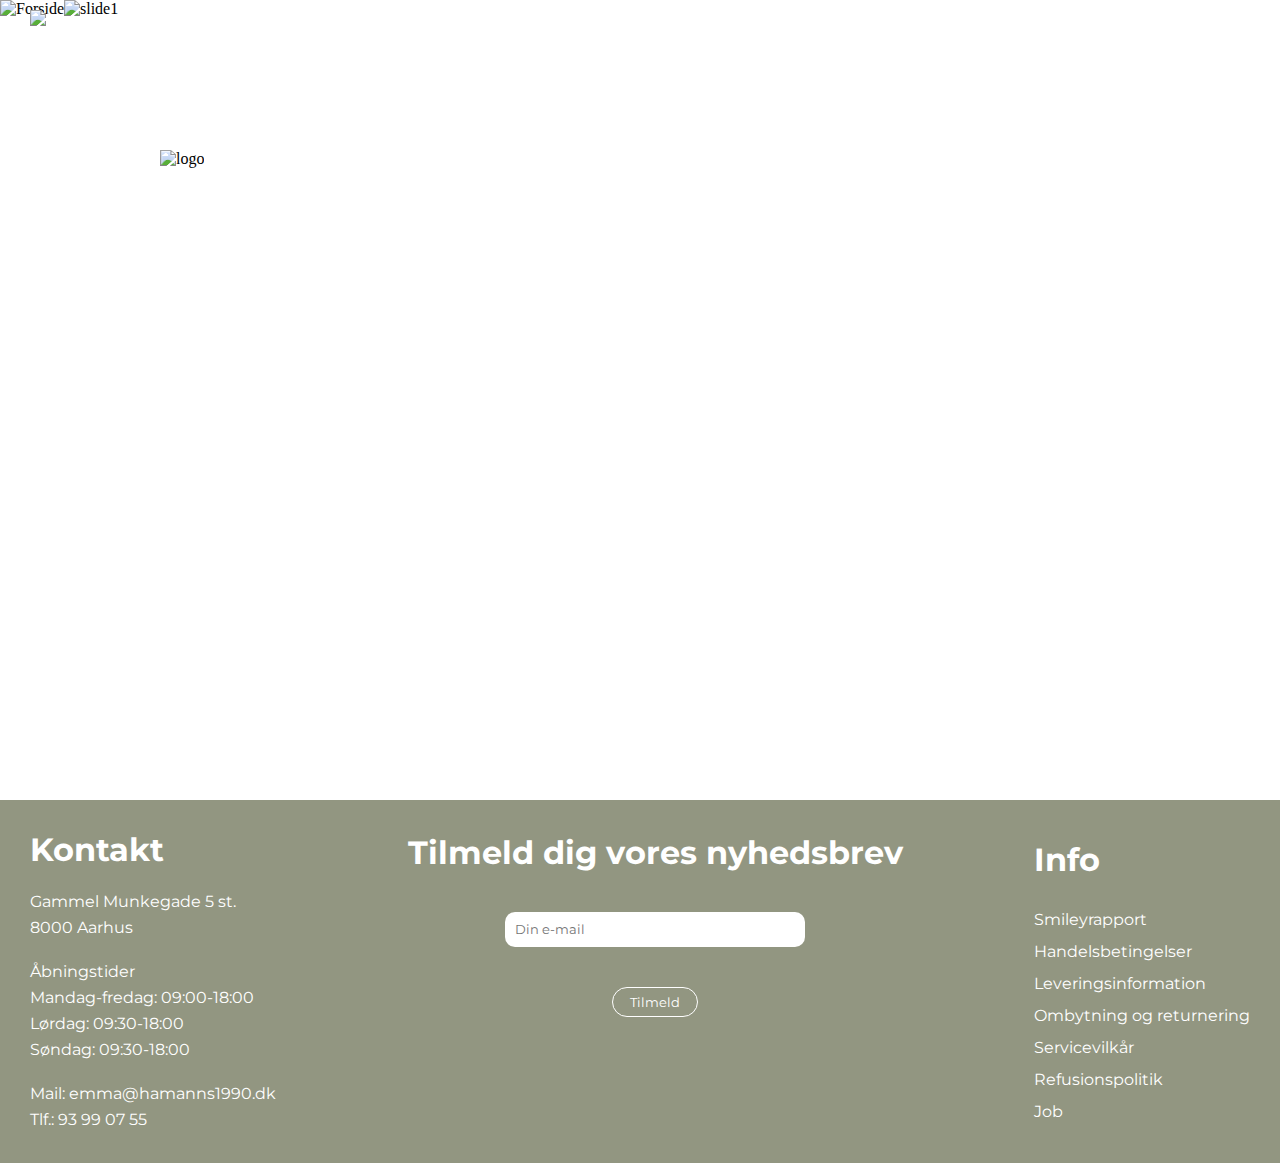
==== index.html @ 24c2260a "DONE nav + footer" ====
<!DOCTYPE html>
<html lang="en">
<head>
    <meta charset="UTF-8">
    <meta http-equiv="X-UA-Compatible" content="IE=edge">
    <meta name="viewport" content="width=device-width, initial-scale=1.0">
    <link rel="stylesheet" href="stylesheet.css">
    <title>Hamanns, Emma 1990</title>

    <script src="https://kit.fontawesome.com/a5ca7cf292.js" crossorigin="anonymous"></script>

    <link rel="preconnect" href="https://fonts.googleapis.com">
<link rel="preconnect" href="https://fonts.gstatic.com" crossorigin>
<link href="https://fonts.googleapis.com/css2?family=Montserrat:wght@200&display=swap" rel="stylesheet">
</head>

<body>
    <header>
        <nav class="puff-in-center" >
            <div>
               <a href="#"> <img src="images/logo.stor.png" alt="logo" height="50px" width="auto"></a> 
            </div>
            <div class="navbar-left" >


                <div class="dropdown">
                    <button class="dropbtn">Menu & takeaway</button>

                    <div class="dropdown-content">
                      <a class="hover-underline-animation" href="#">Morgenmad</a>
                      <a class="hover-underline-animation" href="#">Frokost</a>
                      <a class="hover-underline-animation" href="#">Dessert</a>
                      <a class="hover-underline-animation" href="#">Drikkevarer</a>

                    </div>
                  </div> 

                <a href="#">Events</a>

                <div class="dropdown">
                    <button class="dropbtn">Shop</button>
                    <div class="dropdown-content">
                      <a class="hover-underline-animation" href="#">Kage</a>
                      <a class="hover-underline-animation" href="#">Glas</a>
                    </div>
                  </div>    
            </div>

            <div class="navbar-right" >
                <a href="#"><i class="fa-solid fa-bag-shopping"></i></a>
                <a id="book-button" href="#">Book Bord</a>
            </div>
        </nav>
    </header>







    <main>
        <section class="forside-banner" >
            <div id="forside-baggrund" >
            <img src="images/forside.baggrund.jpg" alt="Forside">
            </div>

            <div id="logo" >
                <img src="images/logo.stor.png" alt="logo" height="300px" width="auto">
            </div>

            <div id="book-button-forside" >
                <a href="#">
                <h1>Book bord</h1>
                </a>
            </div>

        <div class="slideshow_sectionINDEX">
            <div>
              <div class="mySlides w3-container w3-xlarge w3-white w3-card-4">
                <img src="images/slide1.jpg" alt="slide1">
              </div>
            
              <div class="mySlides w3-container w3-xlarge w3-white w3-card-4">
                <img src="images/slide2.jpg" alt="slide2">
              </div>
            
              <div class="mySlides w3-container w3-xlarge w3-white w3-card-4">
                <img src="images/slide3.jpg" alt="slide3">
              </div>
            
              <div class="mySlides w3-container w3-xlarge w3-white w3-card-4">
                <img src="images/slide4.jpg" alt="slide4">
              </div>

              <div class="mySlides w3-container w3-xlarge w3-white w3-card-4">
                <img src="images/slide5.jpg" alt="slide5">
              </div>

              <div class="mySlides w3-container w3-xlarge w3-white w3-card-4">
                <img src="images/slide6.jpg" alt="slide6">
              </div>
            
              <div class="mySlides w3-container w3-xlarge w3-white w3-card-4">
                <img src="images/slide7.jpg" alt="slide7">
              </div>

              <div class="mySlides w3-container w3-xlarge w3-white w3-card-4">
                <img src="images/slide8.jpg" alt="slide8">
              </div>
            </div>
            
            <div>
                <script>
                var slideIndex = 0;
                carousel();
                
                function carousel() {
                var i;
                var x = document.getElementsByClassName("mySlides");
                for (i = 0; i < x.length; i++) {
                x[i].style.display = "none"; 
                }
                slideIndex++;
                if (slideIndex > x.length) {slideIndex = 1} 
                x[slideIndex-1].style.display = "block"; 
                setTimeout(carousel, 5000); 
                }
                </script>
            </div>
        </div>
        </section>
    
    
    

        
    </main>




    <footer>
        <div class="footer">
            <div>
                <h1>Kontakt</h1>
                <p>Gammel Munkegade 5 st.</p>
                <p>8000 Aarhus</p>
                <br>
                <p>Åbningstider</p>
                <p>Mandag-fredag: 09:00-18:00</p>
                <p>Lørdag: 09:30-18:00</p>
                <p>Søndag: 09:30-18:00</p>
                <br>
                <p>Mail: emma@hamanns1990.dk</p>
                <p>Tlf.: 93 99 07 55</p>
            </div>

            <div id="column-two">
                <h1>Tilmeld dig vores nyhedsbrev</h1>
                <form>
                    <input type="email" placeholder="Din e-mail" required>
                    <br>
                    <button type="submit">Tilmeld</button>
                </form>
                <div class="social-icons">
                    <i class="fa-brands fa-instagram"></i>
                    <i class="fa-brands fa-square-facebook"></i>
                </div>
            </div>

            <div>
                <h1>Info</h1>
                <a class="hover-underline-animation" href="#">Smileyrapport</a>
                <a class="hover-underline-animation" href="#">Handelsbetingelser</a>
                <a class="hover-underline-animation" href="#">Leveringsinformation</a>
                <a class="hover-underline-animation" href="#">Ombytning og returnering</a>
                <a class="hover-underline-animation" href="#">Servicevilkår</a>
                <a class="hover-underline-animation" href="#">Refusionspolitik</a>
                <a class="hover-underline-animation" href="#">Job</a>
            </div>
        </div>
    </footer>
</body>
---- stylesheet.css ----
*{
    margin: 0;
    padding: 0;
    box-sizing: border-box;
    text-decoration: none;
    list-style: none;
}



/*----NAVIGATIONSBAR----*/
nav{
  width: 100%;
  padding-top: 10px;
  position: fixed;
}

nav img{
  margin-left: 10px;
  display: block;
  float: left;
}

nav div a{
  display: block;
  float: left;
  color: white;
  font-family: 'Montserrat', sans-serif;
  margin-right: 20px;
  margin-left: 20px;
}

nav div i{
  color: white;
}

.navbar-left{
  margin-top: 16px;
}

.navbar-right{
  float: right;
}


/*----DROPDOWN I NAV----*/

.dropdown {
  float: left;
  overflow: hidden;
}

.dropdown .dropbtn {
  font-size: 16px;  
  border: none;
  outline: none;
  color: white;
  font-family: 'Montserrat', sans-serif;
  background-color: inherit;
  

}

.navbar a:hover, .dropdown:hover .dropbtn {
  cursor: pointer;
}

.dropdown-content {
  display: none;
  position: absolute;
  min-width: 160px;
  z-index: 0;
  animation: tracking-in-expand 0.7s cubic-bezier(0.215, 0.610, 0.355, 1.000) both;

}

.dropdown-content a {
  float: none;
  color: white;
  text-decoration: none;
  display: block;
  text-align: left;
  margin-left: -1px;
  margin-top: 10px;
}



.dropdown:hover .dropdown-content {
  display: block;
}



/*-----BOOK BORD KNAP I NAV----*/
#book-button{
  border: 1px solid white;
  border-radius: 30px;
  padding: 3px 8px 3px 8px;
  transition: all .2s ease-in-out;
}

#book-button:hover{
  background-color: rgba(255, 255, 255, 0.2);
  transform: scale(1.2);
}







/*----FORSIDE BAGGRUND----*/
.forside-banner{
  width: 100%;
  display: flex;
}

#forside-baggrund{
  z-index: -2;
}

#logo{
  position: absolute;
  top: 150px;
  left: 160px;
  z-index: -1;
  
}

#book-button-forside a{
  position: absolute;
  top: 520px;
  left: 210px;
  color: white;
  font-family: 'Montserrat', sans-serif;
  border-bottom: 1px white solid;
  padding: 0px 10px 0px 10px;
  font-size: 25px;
  transition: all .2s ease-in-out;
  animation: tracking-in-expand 2s cubic-bezier(0.215, 0.610, 0.355, 1.000) both;
}

#book-button-forside :hover{
  transform: scale(1.1);
}







/*----SLIDESHOW----*/
.slideshow_sectionINDEX{
  height: 800px;
  display: flex;
  width: 50%;
  overflow: hidden;
  
}

.slideshow_sectionINDEX img{
  display: flex; 
}




















/*----FOOTER----*/
.footer{
  width: 100%;
  display: flex;
  align-items: center;
  justify-content: space-between;
  color: white;
  background-color: rgb(146,150,129);
  padding: 30px;
  bottom: 0;
}


#column-two{
  text-align: center;
}


/*----FOOTER TEXT----*/
.footer p{
  line-height: 26px;
  font-family: 'Montserrat', sans-serif;
}

.footer h1{
  margin-bottom: 20px;
  font-family: 'Montserrat', sans-serif;
}

.footer a{
  display: block;
  color: white;
  line-height: 22px;
  font-family: 'Montserrat', sans-serif;
  padding-top: 10px;
}

/*----NYHEDSBREV----*/
form input{
  width: 300px;
  height: 35px;
  padding-left: 10px;
  border-radius: 10px;
  margin-top: 20px;
  border: none;
  outline: none;
  margin-bottom: 40px;
  text-align: left;
  background-color: white;
  font-family: 'Montserrat', sans-serif;
}

/*----TILMELDNINGSKNAP----*/
form button {
  background: transparent;
  color: white;
  border: 1px solid white;
  border-radius: 30px;
  padding: 6px 17px;
  cursor: pointer;
  font-family: 'Montserrat', sans-serif;
  font-size: 13px;
  transition: all .2s ease-in-out;
}

form button:hover{
  background-color: rgba(255, 255, 255, 0.2);
  transform: scale(1.1);
}

  /*----SOCIALE MEDIER IKONER----*/
.social-icons{
  padding-top: 80px;
}
  
.social-icons i{
  font-size: 30px;
  cursor: pointer;
  padding-left: 10px;
  padding-right: 10px;
  transition: all .2s ease-in-out;
}

.social-icons i:hover{
  transform: scale(1.3);
}




/*----ANIMATIONER & TRANSITIONS----*/

/*----NAV ANIMATION----*/
.puff-in-center {
	animation: puff-in-center 2s cubic-bezier(0.470, 0.000, 0.745, 0.715) both;
}

 @keyframes puff-in-center {
  0% {
    transform: scale(1);
    filter: blur(4px);
    opacity: 0;
  }
  100% {
    transform: scale(1);
    filter: blur(0px);
    opacity: 1;
  }
}


/*----DROPDOWN ANIMATION----*/
 @keyframes tracking-in-expand {
  0% {
    letter-spacing: -0.5em;
    opacity: 0;
  }
  40% {
    opacity: 0.6;
  }
  100% {
    opacity: 1;
  }
}

.hover-underline-animation {
  display: inline-block;
  position: relative;
  color: white
}

.hover-underline-animation:after {
  content: '';
  position: absolute;
  width: 100%;
  transform: scaleX(0);
  height: 1px;
  bottom: 0;
  left: 0;
  background-color: white;
  transform-origin: bottom right;
  transition: transform 0.50s ease-out;
}
  
.hover-underline-animation:hover:after {
  transform: scaleX(1);
  transform-origin: bottom left;
}






/*----BOOK BORD----*/
 @keyframes tracking-in-expand {
  0% {
    letter-spacing: -0.7em;
    opacity: 0;
  }
  40% {
    opacity: 0.6;
  }
  100% {
    opacity: 1;
  }
}
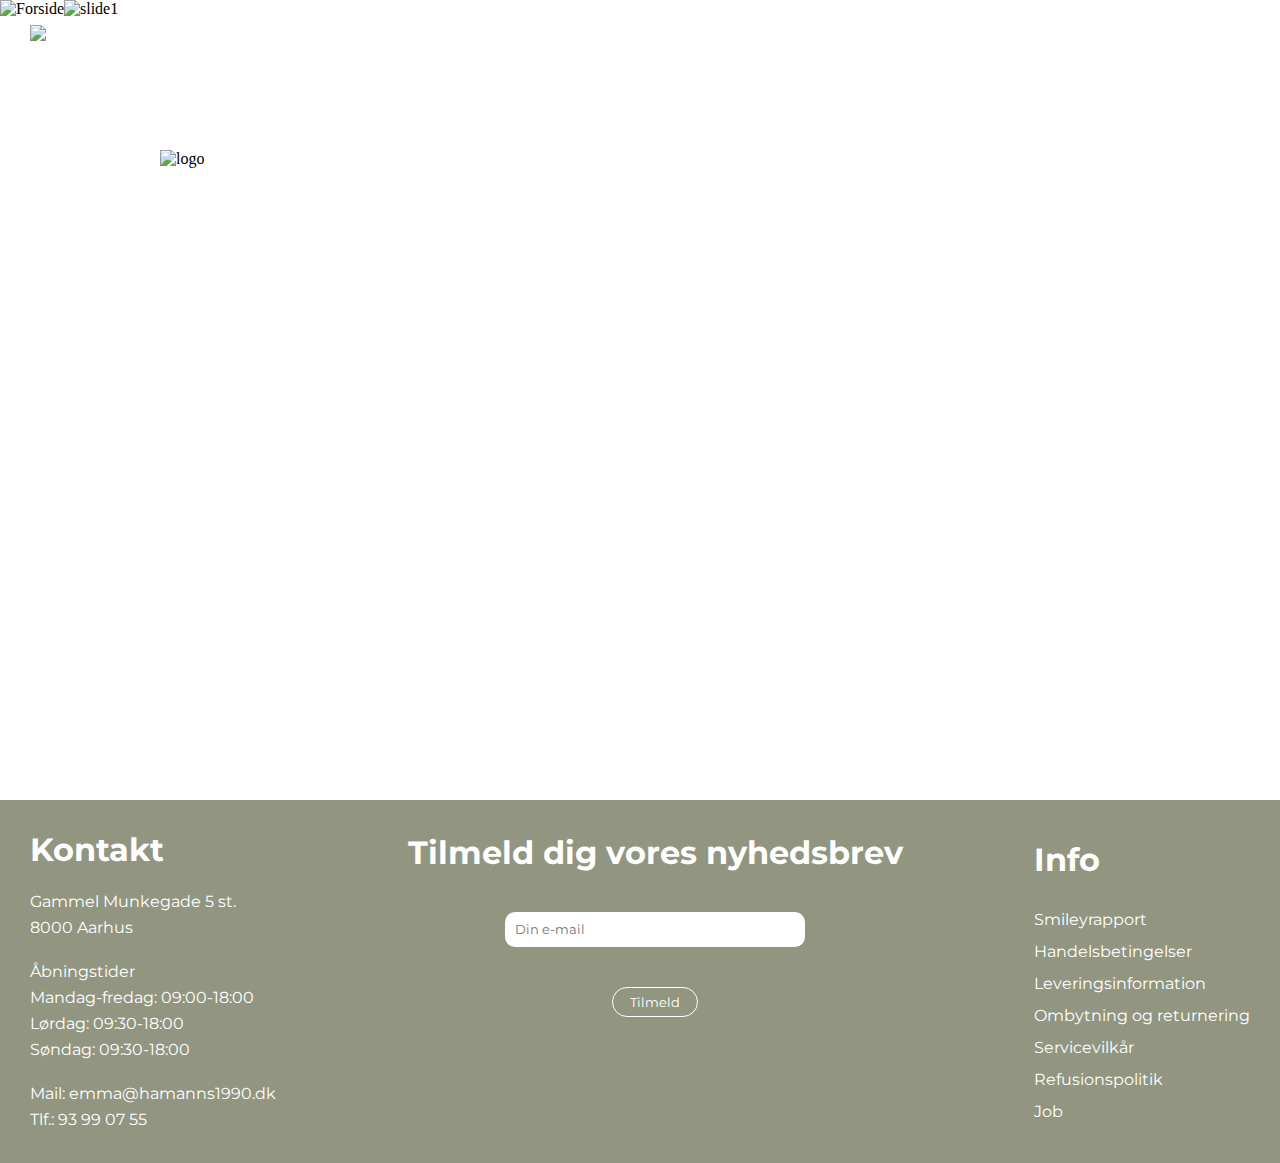
==== commit fa86cfa0: "DONE DONE NAV + FOOTER - RESPONSIVE" ====
--- a/index.html
+++ b/index.html
@@ -21,16 +21,13 @@
                <a href="#"> <img src="images/logo.stor.png" alt="logo" height="50px" width="auto"></a> 
             </div>
             <div class="navbar-left" >
-
-
                 <div class="dropdown">
                     <button class="dropbtn">Menu & takeaway</button>
 
                     <div class="dropdown-content">
                       <a class="hover-underline-animation" href="#">Morgenmad</a>
                       <a class="hover-underline-animation" href="#">Frokost</a>
-                      <a class="hover-underline-animation" href="#">Dessert</a>
-                      <a class="hover-underline-animation" href="#">Drikkevarer</a>
+                      <a class="hover-underline-animation" href="#">Kage & drikke</a>
 
                     </div>
                   </div> 
@@ -50,14 +47,37 @@
                 <a href="#"><i class="fa-solid fa-bag-shopping"></i></a>
                 <a id="book-button" href="#">Book Bord</a>
             </div>
+
+            <div id="menuToggle">
+                <!--
+                A fake / hidden checkbox is used as click reciever,
+                so you can use the :checked selector on it.
+                -->
+                <input type="checkbox" />
+                
+                <!--
+                Some spans to act as a hamburger.
+                
+                They are acting like a real hamburger,
+                not that McDonalds stuff.
+                -->
+
+                <span></span>
+                <span></span>
+                <span></span>
+                
+                <!--
+                Too bad the menu has to be inside of the button
+                but hey, it's pure CSS magic.
+                -->
+                <ul id="menu">
+                  <a class="hover-underline-animation-dark" href="#"><li>Menu & takeaway</li></a>
+                  <a class="hover-underline-animation-dark" href="#"><li>Events</li></a>
+                  <a class="hover-underline-animation-dark" href="#"><li>Shop</li></a>
+                </ul>
+              </div>  
         </nav>
     </header>
-
-
-
-
-
-
 
     <main>
         <section class="forside-banner" >
@@ -130,19 +150,12 @@
             </div>
         </div>
         </section>
-    
-    
-    
-
-        
     </main>
-
-
 
 
     <footer>
         <div class="footer">
-            <div>
+            <div id="column-one" >
                 <h1>Kontakt</h1>
                 <p>Gammel Munkegade 5 st.</p>
                 <p>8000 Aarhus</p>
@@ -169,7 +182,7 @@
                 </div>
             </div>
 
-            <div>
+            <div id="column-three" >
                 <h1>Info</h1>
                 <a class="hover-underline-animation" href="#">Smileyrapport</a>
                 <a class="hover-underline-animation" href="#">Handelsbetingelser</a>
--- a/stylesheet.css
+++ b/stylesheet.css
@@ -11,7 +11,7 @@
 /*----NAVIGATIONSBAR----*/
 nav{
   width: 100%;
-  padding-top: 10px;
+  padding-top: 25px;
   position: fixed;
 }
 
@@ -40,6 +40,12 @@
 
 .navbar-right{
   float: right;
+}
+
+#nav-mobile i{
+  text-align: end;
+  font-size: 40px;
+  
 }
 
 
@@ -274,8 +280,132 @@
 
 
 
+
+
+
+
+
+/*----BURGER MENU I MOBILE VERSION----*/
+#menuToggle{
+  display: block;
+  position: relative;
+  float: right;
+  z-index: 1;
+}
+
+#menuToggle a{
+  text-decoration: none;
+  color: #232323;
+  transition: color 0.3s ease;
+}
+
+#menuToggle input{
+  display: block;
+  width: 40px;
+  height: 32px;
+  position: absolute;
+  top: -7px;
+  left: -5px;
+  
+  cursor: pointer;
+  
+  opacity: 0; /*skjul vores button*/
+  z-index: 2; /*og placer den ovenpå vores burger*/
+}
+
+/*----Burger menu----*/
+#menuToggle span{
+  display: block;
+  width: 33px;
+  height: 4px;
+
+  margin-right: 40px;
+  margin-bottom: 5px;
+  position: relative;
+  
+  background: #eeeee1;
+  border-radius: 3px;
+  
+  z-index: 1;
+  
+  transform-origin: 4px 0px;
+  
+  transition: transform 0.5s cubic-bezier(0.77,0.2,0.05,1.0),
+              background 0.5s cubic-bezier(0.77,0.2,0.05,1.0),
+              opacity 0.55s ease;
+}
+
+#menuToggle span:first-child{
+  transform-origin: 0% 0%;
+}
+
+#menuToggle span:nth-last-child(2){
+  transform-origin: 0% 100%;
+}
+
+/*----Vi laver burgeren om til et kryds----*/
+#menuToggle input:checked ~ span{
+  opacity: 1;
+  transform: rotate(45deg) translate(-2px, -1px);
+  background: #464a38;
+}
+
+/*----Vi skjuler stregen i midten----*/
+#menuToggle input:checked ~ span:nth-last-child(3){
+  opacity: 0;
+  transform: rotate(0deg) scale(0.2, 0.2);
+}
+
+/*----Sidste streg skal rotere modsat vej----*/
+#menuToggle input:checked ~ span:nth-last-child(2){
+  transform: rotate(-45deg) translate(0, -1px);
+}
+
+#menu
+{
+  position: absolute;
+  width: 300px;
+  height: 700px;
+  margin: -100px 0 0 -200px;
+  padding-top: 125px;
+  padding-right: 120px;
+  
+  background: #eeeee1;
+  list-style-type: none;
+ 
+  
+  transform-origin: 0% 0%;
+  transform: translate(100%, 0);
+  transition: transform 0.5s cubic-bezier(0.77,0.2,0.05,1.0);
+}
+
+#menu li{
+  padding: 10px 0;
+  font-size: 20px;
+}
+
+/*----Så den slider ind fra højre----*/
+#menuToggle input:checked ~ ul
+{
+  transform: none;
+}
+
+
+
+
+
+
+
+
+
+
+
+
+
+
+
+
 /*----ANIMATIONER & TRANSITIONS----*/
-
 /*----NAV ANIMATION----*/
 .puff-in-center {
 	animation: puff-in-center 2s cubic-bezier(0.470, 0.000, 0.745, 0.715) both;
@@ -309,6 +439,7 @@
   }
 }
 
+/*----UNDERLINE ANIMATION LYS----*/
 .hover-underline-animation {
   display: inline-block;
   position: relative;
@@ -333,10 +464,30 @@
   transform-origin: bottom left;
 }
 
-
-
-
-
+/*----UNDERLINE ANIMATION MØRK----*/
+.hover-underline-animation-dark {
+  display: inline-block;
+  position: relative;
+  color: white
+}
+
+.hover-underline-animation-dark:after {
+  content: '';
+  position: absolute;
+  width: 100%;
+  transform: scaleX(0);
+  height: 1px;
+  bottom: 0;
+  left: 0;
+  background-color: #464a38;
+  transform-origin: bottom right;
+  transition: transform 0.50s ease-out;
+}
+  
+.hover-underline-animation-dark:hover:after {
+  transform: scaleX(1);
+  transform-origin: bottom left;
+}
 
 /*----BOOK BORD----*/
  @keyframes tracking-in-expand {
@@ -355,3 +506,101 @@
 
 
 
+
+
+
+
+
+
+
+
+
+
+
+
+
+
+
+
+
+
+
+/*----RESPONSIVE----*/
+/*----LAPTOP----*/
+@media screen and (min-width: 768px){
+  #menuToggle span{
+    display: none !important; 
+  }
+  
+  #menu{
+    display: none;
+  }
+
+}
+
+
+
+/*----MOBIL----*/
+@media screen and (max-width:768px){
+  header{
+    justify-content:space-between ;
+}
+
+.navbar-left, .navbar-right{
+  display: none;
+}
+
+.forside-banner{
+  flex-direction: column;
+}
+
+#forside-baggrund img{
+  width: 100%;
+  height: 600px;
+}
+
+#book-button-forside a{
+  text-align: center;
+}
+
+.slideshow_sectionINDEX{
+  width: 100%;
+  height: 600px;
+  margin-top: -4px;
+}
+
+.slideshow_sectionINDEX img{
+  width: 120%;
+}
+
+.footer{
+  flex-direction: column;
+}
+
+.footer :nth-child(1){order: 2;}
+.footer :nth-child(2){order: 1;}
+.footer :nth-child(3){order: 3;}
+
+
+#column-two{
+  margin-bottom: 40px;
+  text-align: center;
+}
+
+#column-one{
+  margin-bottom: 40px;
+  text-align: center;
+}
+
+#column-three{
+  text-align: center;
+}
+
+
+
+}
+
+
+
+
+
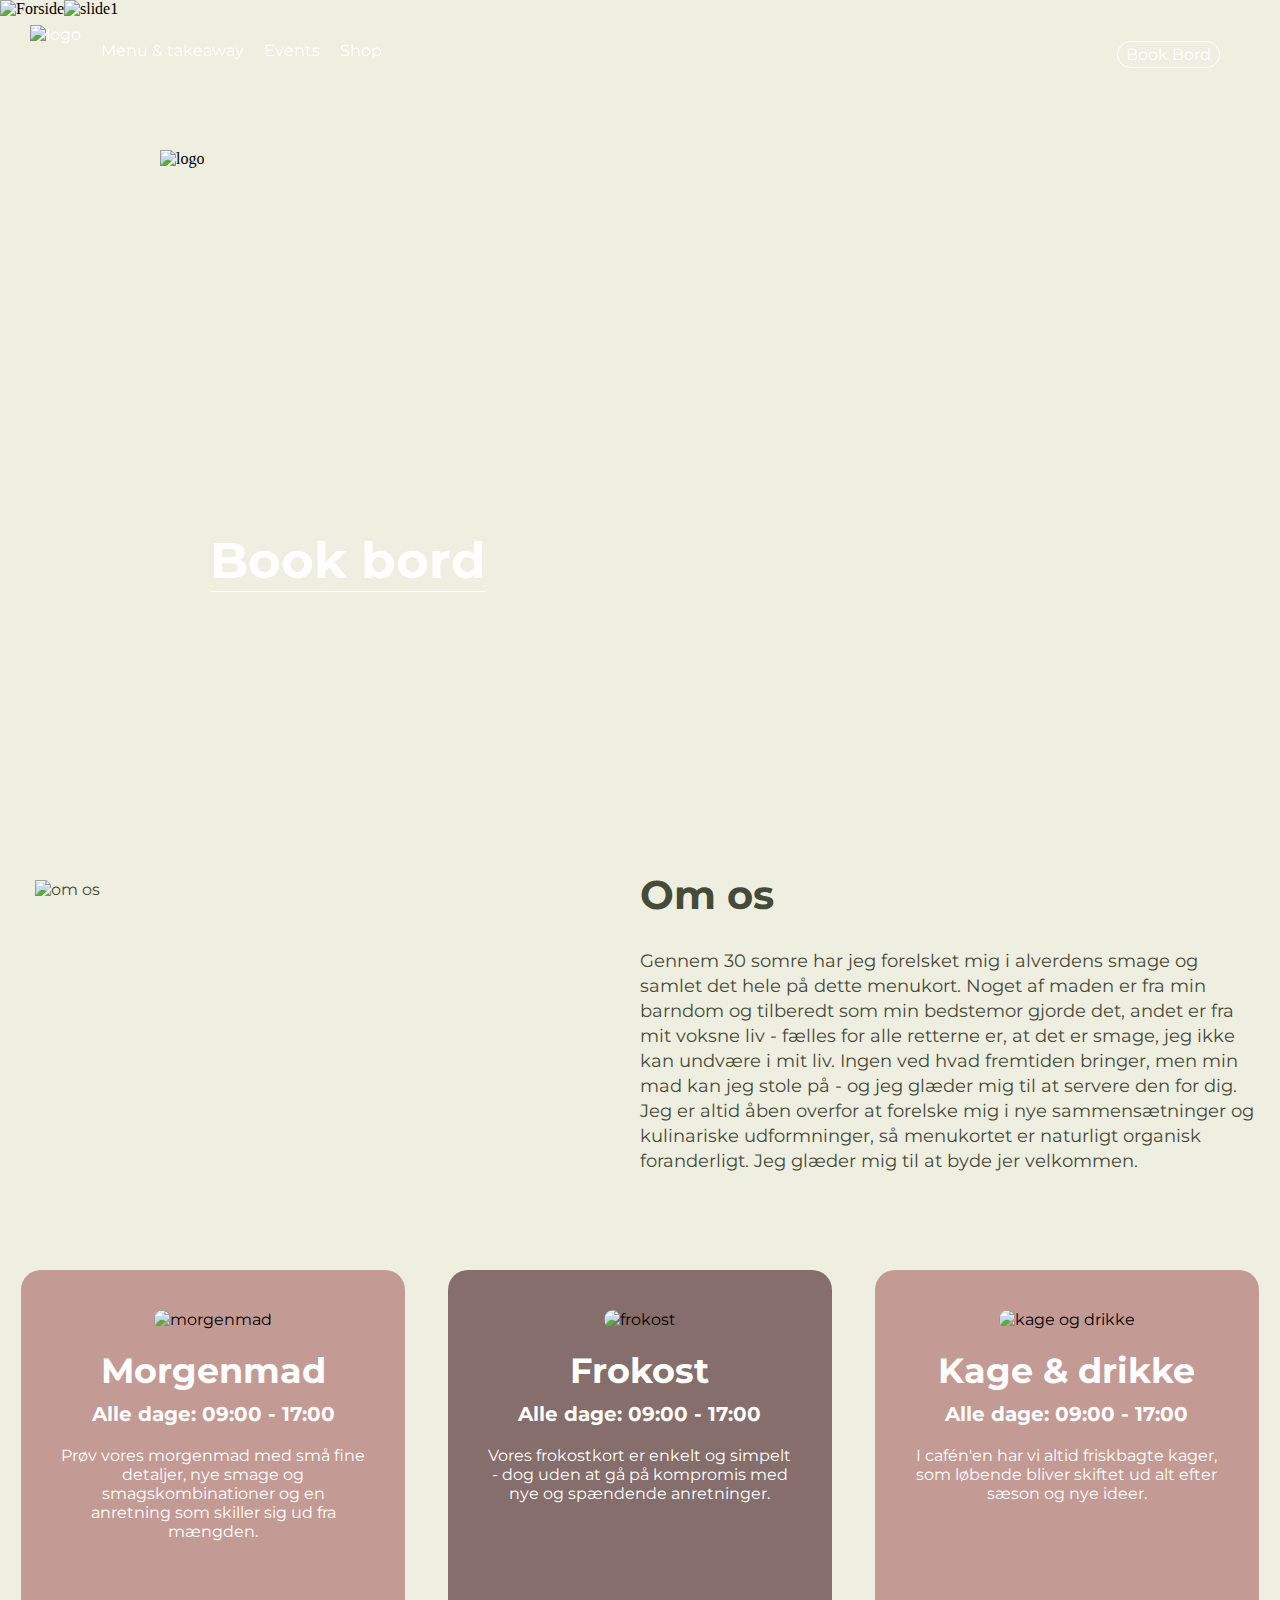
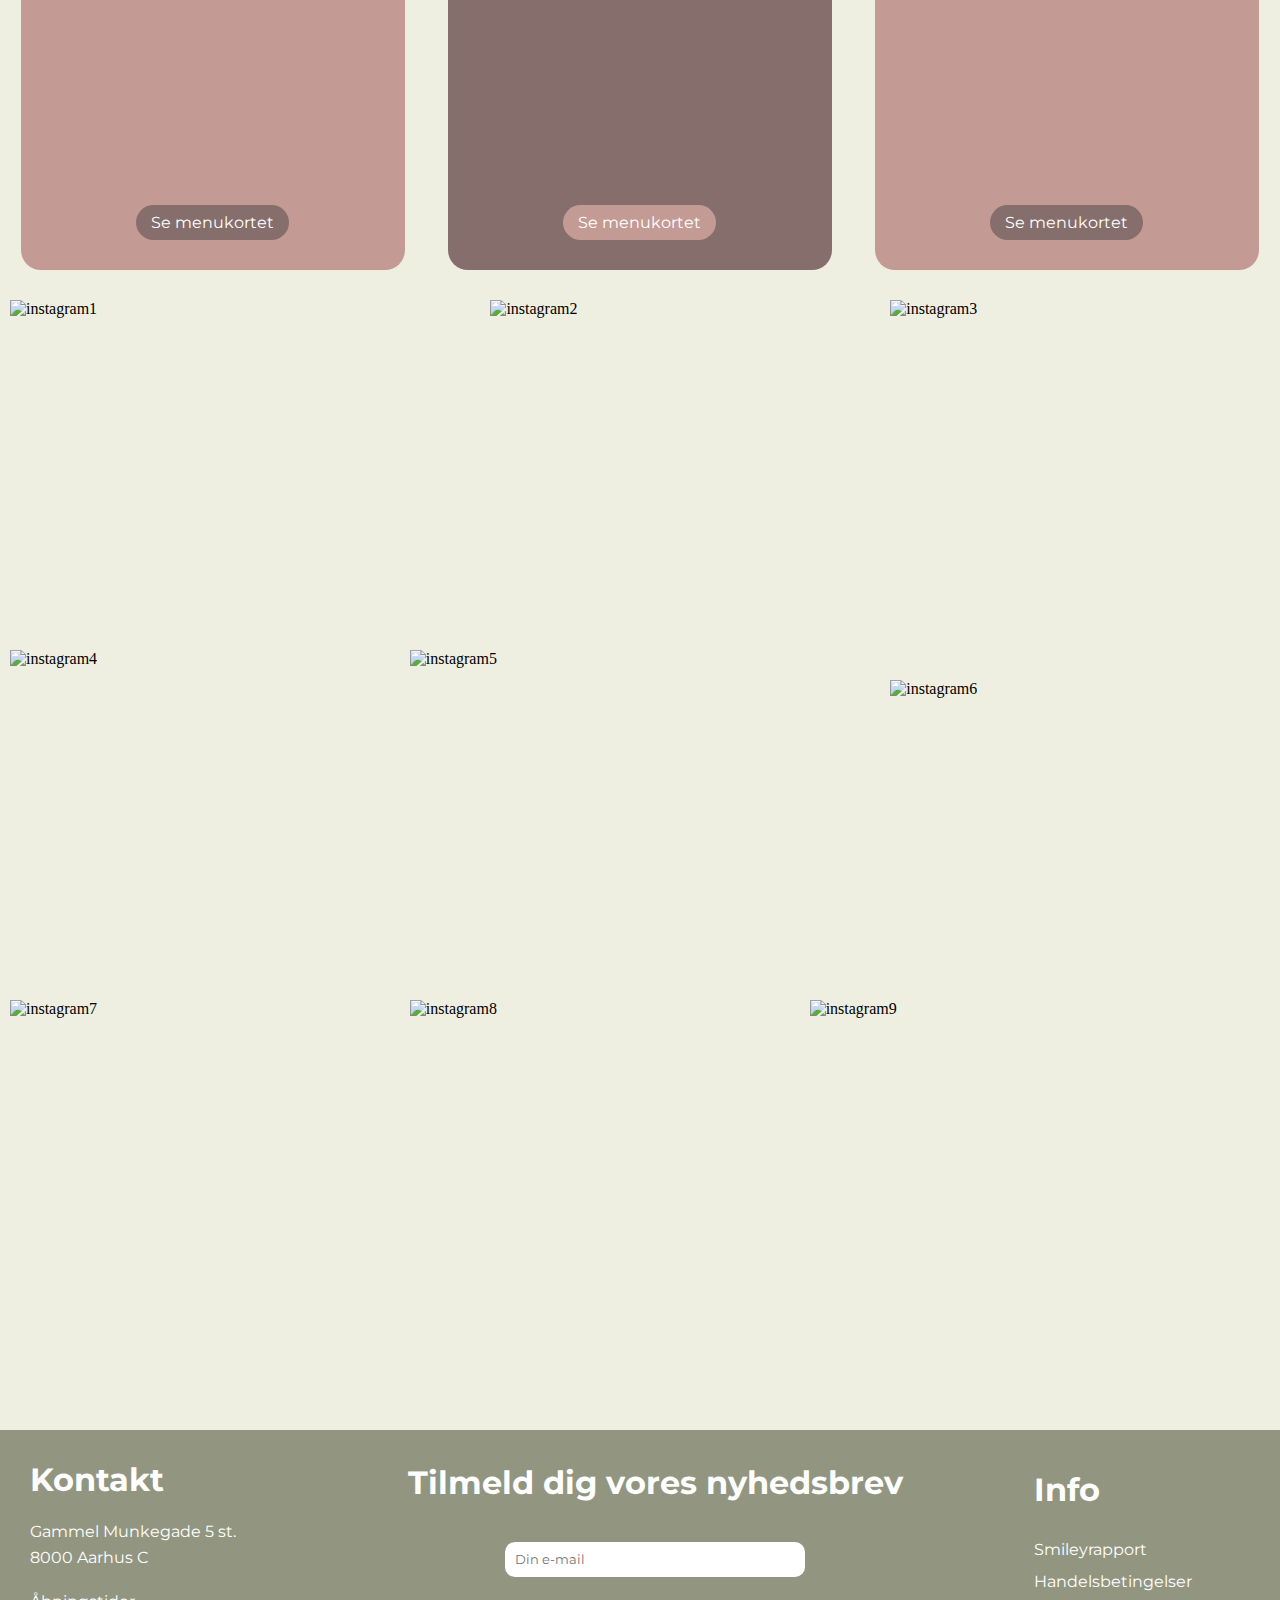
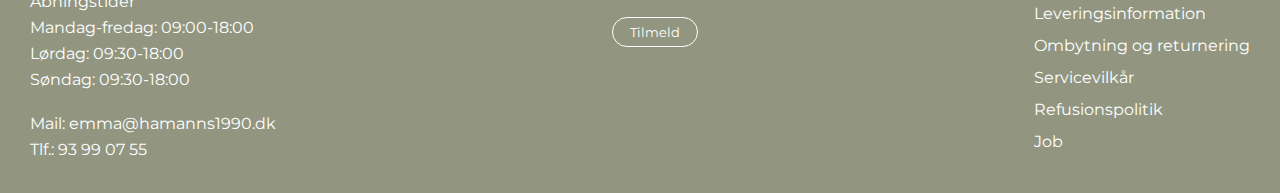
==== commit 1dfe963d: "Done men ikke responsive :(" ====
--- a/index.html
+++ b/index.html
@@ -10,8 +10,8 @@
     <script src="https://kit.fontawesome.com/a5ca7cf292.js" crossorigin="anonymous"></script>
 
     <link rel="preconnect" href="https://fonts.googleapis.com">
-<link rel="preconnect" href="https://fonts.gstatic.com" crossorigin>
-<link href="https://fonts.googleapis.com/css2?family=Montserrat:wght@200&display=swap" rel="stylesheet">
+    <link rel="preconnect" href="https://fonts.gstatic.com" crossorigin>
+    <link href="https://fonts.googleapis.com/css2?family=Montserrat:wght@300&display=swap" rel="stylesheet">
 </head>
 
 <body>
@@ -81,7 +81,7 @@
 
     <main>
         <section class="forside-banner" >
-            <div id="forside-baggrund" >
+            <div id="forside-baggrund">
             <img src="images/forside.baggrund.jpg" alt="Forside">
             </div>
 
@@ -95,39 +95,40 @@
                 </a>
             </div>
 
-        <div class="slideshow_sectionINDEX">
-            <div>
-              <div class="mySlides w3-container w3-xlarge w3-white w3-card-4">
-                <img src="images/slide1.jpg" alt="slide1">
-              </div>
-            
-              <div class="mySlides w3-container w3-xlarge w3-white w3-card-4">
-                <img src="images/slide2.jpg" alt="slide2">
-              </div>
-            
-              <div class="mySlides w3-container w3-xlarge w3-white w3-card-4">
-                <img src="images/slide3.jpg" alt="slide3">
-              </div>
-            
-              <div class="mySlides w3-container w3-xlarge w3-white w3-card-4">
-                <img src="images/slide4.jpg" alt="slide4">
-              </div>
-
-              <div class="mySlides w3-container w3-xlarge w3-white w3-card-4">
-                <img src="images/slide5.jpg" alt="slide5">
-              </div>
-
-              <div class="mySlides w3-container w3-xlarge w3-white w3-card-4">
-                <img src="images/slide6.jpg" alt="slide6">
-              </div>
-            
-              <div class="mySlides w3-container w3-xlarge w3-white w3-card-4">
-                <img src="images/slide7.jpg" alt="slide7">
-              </div>
-
-              <div class="mySlides w3-container w3-xlarge w3-white w3-card-4">
-                <img src="images/slide8.jpg" alt="slide8">
-              </div>
+            
+            <div class="slideshow_sectionINDEX">
+                <div>
+                <div class="mySlides w3-container w3-xlarge w3-white w3-card-4">
+                    <img src="images/slide1.jpg" alt="slide1">
+                </div>
+                
+                <div class="mySlides w3-container w3-xlarge w3-white w3-card-4">
+                    <img src="images/slide2.jpg" alt="slide2">
+                </div>
+                
+                <div class="mySlides w3-container w3-xlarge w3-white w3-card-4">
+                    <img src="images/slide3.jpg" alt="slide3">
+                </div>
+                
+                <div class="mySlides w3-container w3-xlarge w3-white w3-card-4">
+                    <img src="images/slide4.jpg" alt="slide4">
+                </div>
+
+                <div class="mySlides w3-container w3-xlarge w3-white w3-card-4">
+                    <img src="images/slide5.jpg" alt="slide5">
+                </div>
+
+                <div class="mySlides w3-container w3-xlarge w3-white w3-card-4">
+                    <img src="images/slide6.jpg" alt="slide6">
+                </div>
+                
+                <div class="mySlides w3-container w3-xlarge w3-white w3-card-4">
+                    <img src="images/slide7.jpg" alt="slide7">
+                </div>
+
+                <div class="mySlides w3-container w3-xlarge w3-white w3-card-4">
+                    <img src="images/slide8.jpg" alt="slide8">
+                </div>
             </div>
             
             <div>
@@ -150,6 +151,96 @@
             </div>
         </div>
         </section>
+
+        <section class="cardsection">
+            <div><img src="images/om.os.jpg" alt="om os"></div>
+            <div>
+                <h1>Om os</h1>
+                <p>
+                    Gennem 30 somre har jeg forelsket mig i alverdens smage og samlet det hele på dette menukort. 
+                    Noget af maden er fra min barndom og tilberedt som min bedstemor gjorde det, andet er fra mit voksne liv - 
+                    fælles for alle retterne er, at det er smage, jeg ikke kan undvære i mit liv.  
+                    Ingen ved hvad fremtiden bringer, men min mad kan jeg stole på - og jeg glæder mig til at servere den for dig.  
+                    Jeg er altid åben overfor at forelske mig i nye sammensætninger og kulinariske udformninger, så menukortet er naturligt organisk foranderligt.
+                    Jeg glæder mig til at byde jer velkommen.
+                </p>
+            </div>
+        </section>
+  
+        
+        <section class="cardscontainer">
+            <div>
+                <img src="images/morgenmad.png" alt="morgenmad">
+                <h2>Morgenmad</h2>
+                <h5>Alle dage: 09:00 - 17:00</h5>
+                <p>Prøv vores morgenmad med små fine detaljer, nye smage og smagskombinationer og en anretning som skiller sig ud fra mængden.</p>
+                <a href="#">Se menukortet</a>
+            </div>
+            
+            <div>
+                <img src="images/frokost.png" alt="frokost">
+                <h2>Frokost</h2>
+                <h5>Alle dage: 09:00 - 17:00</h5>
+                <p>Vores frokostkort er enkelt og simpelt - dog uden at gå på kompromis med nye og spændende anretninger.</p>
+                <a href="#">Se menukortet</a>
+            </div>
+            
+            <div>
+                <img src="images/kage.png" alt="kage og drikke">
+                <h2>Kage & drikke</h2>
+                <h5>Alle dage: 09:00 - 17:00</h5>
+                <p>I cafén'en har vi altid friskbagte kager, som løbende bliver skiftet ud alt efter sæson og nye ideer.</p>
+                <a href="#">Se menukortet</a>
+            </div>
+        </section>
+  
+  
+
+      
+<!-- RÆKKE ET : -->
+        <section class="instagram_et">
+            <div class="insta_et">
+                <img src="images/instagram1.jpg" alt="instagram1">
+            </div>
+  
+            <div class="insta_to">
+                <img src="images/instagram2.jpg" alt="instagram2">
+            </div>
+  
+            <div class="insta_tre">
+                <img src="images/instagram3.jpg" alt="instagram3">
+            </div>
+        </section>
+  
+<!-- RÆKKE TO: -->
+        <section class="instagram_to">
+            <div class="insta_fire">
+                <img src="images/instagram4.jpg" alt="instagram4">
+            </div>
+  
+            <div class="insta_fem">
+                <img src="images/instagram5.jpg" alt="instagram5">
+            </div>
+              
+            <div class="insta_seks">
+                <img src="images/instagram6.jpg" alt="instagram6">
+            </div>
+        </section>
+  
+<!-- RÆKKE TRE: -->
+        <section class="instagram_tre">
+            <div class="nyhed_fire">
+                <img src="images/instagram7.jpg" alt="instagram7">
+            </div>
+  
+            <div class="nyhed_fem">
+                <img src="images/instagram8.jpg" alt="instagram8">
+            </div>
+  
+            <div class="nyhed_seks">
+                <img src="images/instagram9.jpg" alt="instagram9">
+            </div>
+        </section>
     </main>
 
 
@@ -158,7 +249,7 @@
             <div id="column-one" >
                 <h1>Kontakt</h1>
                 <p>Gammel Munkegade 5 st.</p>
-                <p>8000 Aarhus</p>
+                <p>8000 Aarhus C</p>
                 <br>
                 <p>Åbningstider</p>
                 <p>Mandag-fredag: 09:00-18:00</p>
--- a/stylesheet.css
+++ b/stylesheet.css
@@ -1,18 +1,17 @@
 *{
-    margin: 0;
-    padding: 0;
-    box-sizing: border-box;
-    text-decoration: none;
-    list-style: none;
-}
-
-
+  margin: 0;
+  padding: 0;
+  box-sizing: border-box;
+  text-decoration: none;
+  list-style: none;
+}
 
 /*----NAVIGATIONSBAR----*/
 nav{
   width: 100%;
   padding-top: 25px;
   position: fixed;
+  z-index: 3;
 }
 
 nav img{
@@ -45,12 +44,10 @@
 #nav-mobile i{
   text-align: end;
   font-size: 40px;
-  
 }
 
 
 /*----DROPDOWN I NAV----*/
-
 .dropdown {
   float: left;
   overflow: hidden;
@@ -63,8 +60,6 @@
   color: white;
   font-family: 'Montserrat', sans-serif;
   background-color: inherit;
-  
-
 }
 
 .navbar a:hover, .dropdown:hover .dropbtn {
@@ -77,7 +72,6 @@
   min-width: 160px;
   z-index: 0;
   animation: tracking-in-expand 0.7s cubic-bezier(0.215, 0.610, 0.355, 1.000) both;
-
 }
 
 .dropdown-content a {
@@ -89,8 +83,6 @@
   margin-left: -1px;
   margin-top: 10px;
 }
-
-
 
 .dropdown:hover .dropdown-content {
   display: block;
@@ -117,33 +109,28 @@
 
 
 
-/*----FORSIDE BAGGRUND----*/
+/*----FORSIDE BANNER----*/
 .forside-banner{
   width: 100%;
   display: flex;
-}
-
-#forside-baggrund{
-  z-index: -2;
 }
 
 #logo{
   position: absolute;
   top: 150px;
   left: 160px;
-  z-index: -1;
-  
 }
 
 #book-button-forside a{
   position: absolute;
-  top: 520px;
+  top: 530px;
   left: 210px;
+
   color: white;
   font-family: 'Montserrat', sans-serif;
+  font-size: 25px;
   border-bottom: 1px white solid;
-  padding: 0px 10px 0px 10px;
-  font-size: 25px;
+  
   transition: all .2s ease-in-out;
   animation: tracking-in-expand 2s cubic-bezier(0.215, 0.610, 0.355, 1.000) both;
 }
@@ -152,26 +139,223 @@
   transform: scale(1.1);
 }
 
-
-
-
-
-
-
-/*----SLIDESHOW----*/
+/*----SLIDESHOW I FORSIDEBANNER----*/
 .slideshow_sectionINDEX{
   height: 800px;
   display: flex;
   width: 50%;
   overflow: hidden;
-  
 }
 
 .slideshow_sectionINDEX img{
   display: flex; 
 }
 
-
+/*----BAGGRUNDSFARVE----*/
+main{
+  background-color: #eeeee1;
+}
+
+/*---OM OS SEKTIONEN---*/
+.cardsection{
+  display:flex;
+  justify-content:space-around;
+  
+  height: 330px;
+  margin-top: 70px;
+  margin-bottom: 70px;
+  
+}
+
+.cardsection img{
+  padding-left: 35px;
+  padding-top: 10px;
+}
+
+.cardsection div{
+width:100%;
+font-family: 'Montserrat', sans-serif;
+color: #464a38;
+}
+
+
+
+.cardsection h1{
+  font-size: 40px;
+}
+
+.cardsection p{
+  text-align: left;
+  padding-top: 30px;
+  padding-right: 20px;
+  font-size: 18px;
+  line-height: 25px;
+}
+
+
+
+/*----MENU KORT----*/
+.cardscontainer{
+  display:flex;
+  justify-content:space-around;
+  width:100%;
+  height: 600px;
+  position: relative;
+}
+
+.cardscontainer div{
+width:30%;
+position: relative;
+border-radius:20px;
+font-family: 'Montserrat', sans-serif;
+text-align:center;
+background-color: #c49a95;
+}
+
+/*----BILLEDE I MENUKORT----*/
+.cardscontainer img{
+margin-top: 40px;
+border-radius: 10px;
+margin-bottom: 20px;
+}
+
+/*----TEKST I MENUKORT---*/
+.cardscontainer div h2{
+  color: white;
+  font-size: 35px;
+}
+
+.cardscontainer div h5{
+  color: white;
+  font-size: 20px;
+  padding-top: 10px;
+}
+
+.cardscontainer p{
+  color: white;
+  padding: 20px 40px 0px 40px;
+}
+
+.cardscontainer a{
+  color: white;
+  background-color: #856e6b;
+  padding: 8px 15px 8px 15px;
+  border-radius: 20px;
+  position: absolute;
+  bottom: 30px;
+  left: 115px;
+  transition: all .2s ease-in-out;
+}
+
+.cardscontainer div:nth-child(2){
+  background-color: #856e6b;
+}
+
+.cardscontainer div:nth-child(2) a{
+  background-color: #c49a95;
+}
+
+.cardscontainer a:hover{
+  transform: scale(1.2);
+  
+}
+
+
+
+
+
+
+
+ /* KORT NYHEDER RÆKKE 1 */
+ .card_nyheder_et, .card_nyheder_to{
+  display: flex;
+  justify-content: space-around;
+  gap: 10px;
+  margin: 15px;
+  font-family: 'Roboto Slab', serif;}
+
+.card_nyheder_et > div, .card_nyheder_to > div{
+  width: 33%;
+  height: 400px;
+  background-color: rgb(139, 139, 139);
+  border-radius: 10px;
+  font-family: 'Roboto Slab', serif;
+  text-transform:uppercase;
+  position: relative;}
+
+.card_nyheder_et > div p, .card_nyheder_to > div p{
+  position:absolute;
+  bottom:40px;
+  margin-left: 10px;
+  font-family: 'Roboto Slab', serif;
+  text-transform:uppercase;}
+
+.card_nyheder_et > div h1, .card_nyheder_to > div h1{
+  margin-left: 10px;
+  font-family: 'Roboto Slab', serif;
+  text-transform:uppercase;}
+
+.card_nyheder_et > div h3, .card_nyheder_to > div h3{
+  margin-left: 10px;
+  font-family: 'Roboto Slab', serif;
+  text-transform:uppercase;}
+
+.card_nyheder_et > div:first-child{
+  width: 60%;}
+
+
+  
+
+/* INSTAGRAM */
+.instagram_et, .instagram_to, .instagram_tre{
+  display: flex;
+  justify-content: space-around;
+  width: 100%;
+  overflow: hidden;
+  
+  }
+
+.instagram_et > div, .instagram_to > div, .instagram_tre > div{
+   width: 33%;
+   height: 330px;
+   background-color: #eeeee1;
+   position: relative;
+   margin: 10px;
+  }
+
+/* INSTAGRAM RÆKKE 1 */
+.instagram_et > div:first-child{
+   width: 40%;}
+
+.instagram_et{margin-top: 20px;}
+
+
+
+
+/* INSTAGRAM RÆKKE 2 */
+ .instagram_to > div{
+    width: 33%;
+    background-color: #eeeee1;
+    position: relative;}
+
+ .instagram_to > div:nth-child(2){
+    width: 40%;}
+
+   .instagram_to > div:last-child{
+      margin-top: 40px;}
+
+
+/* INSTAGRAM RÆKKE 3 */
+.instagram_tre{
+  margin-top: -30px;
+}
+
+.instagram_tre > div{
+  margin-bottom: 100px;
+}
+
+ .instagram_tre > div:last-child{
+    width: 40%;}
 
 
 
@@ -536,7 +720,9 @@
     display: none;
   }
 
-}
+
+}
+
 
 
 
@@ -556,12 +742,10 @@
 
 #forside-baggrund img{
   width: 100%;
-  height: 600px;
-}
-
-#book-button-forside a{
-  text-align: center;
-}
+  height: 700px;
+}
+
+
 
 .slideshow_sectionINDEX{
   width: 100%;
@@ -596,11 +780,27 @@
   text-align: center;
 }
 
-
-
-}
-
-
-
-
-
+.cardsection{
+  flex-direction: column;
+  margin-top: 250px;
+}
+
+.cardsection p{
+  margin-bottom: 170px;
+}
+
+.cardscontainer{
+  flex-direction: column;
+  align-items: center;
+ 
+
+}
+
+
+
+}
+
+
+
+
+
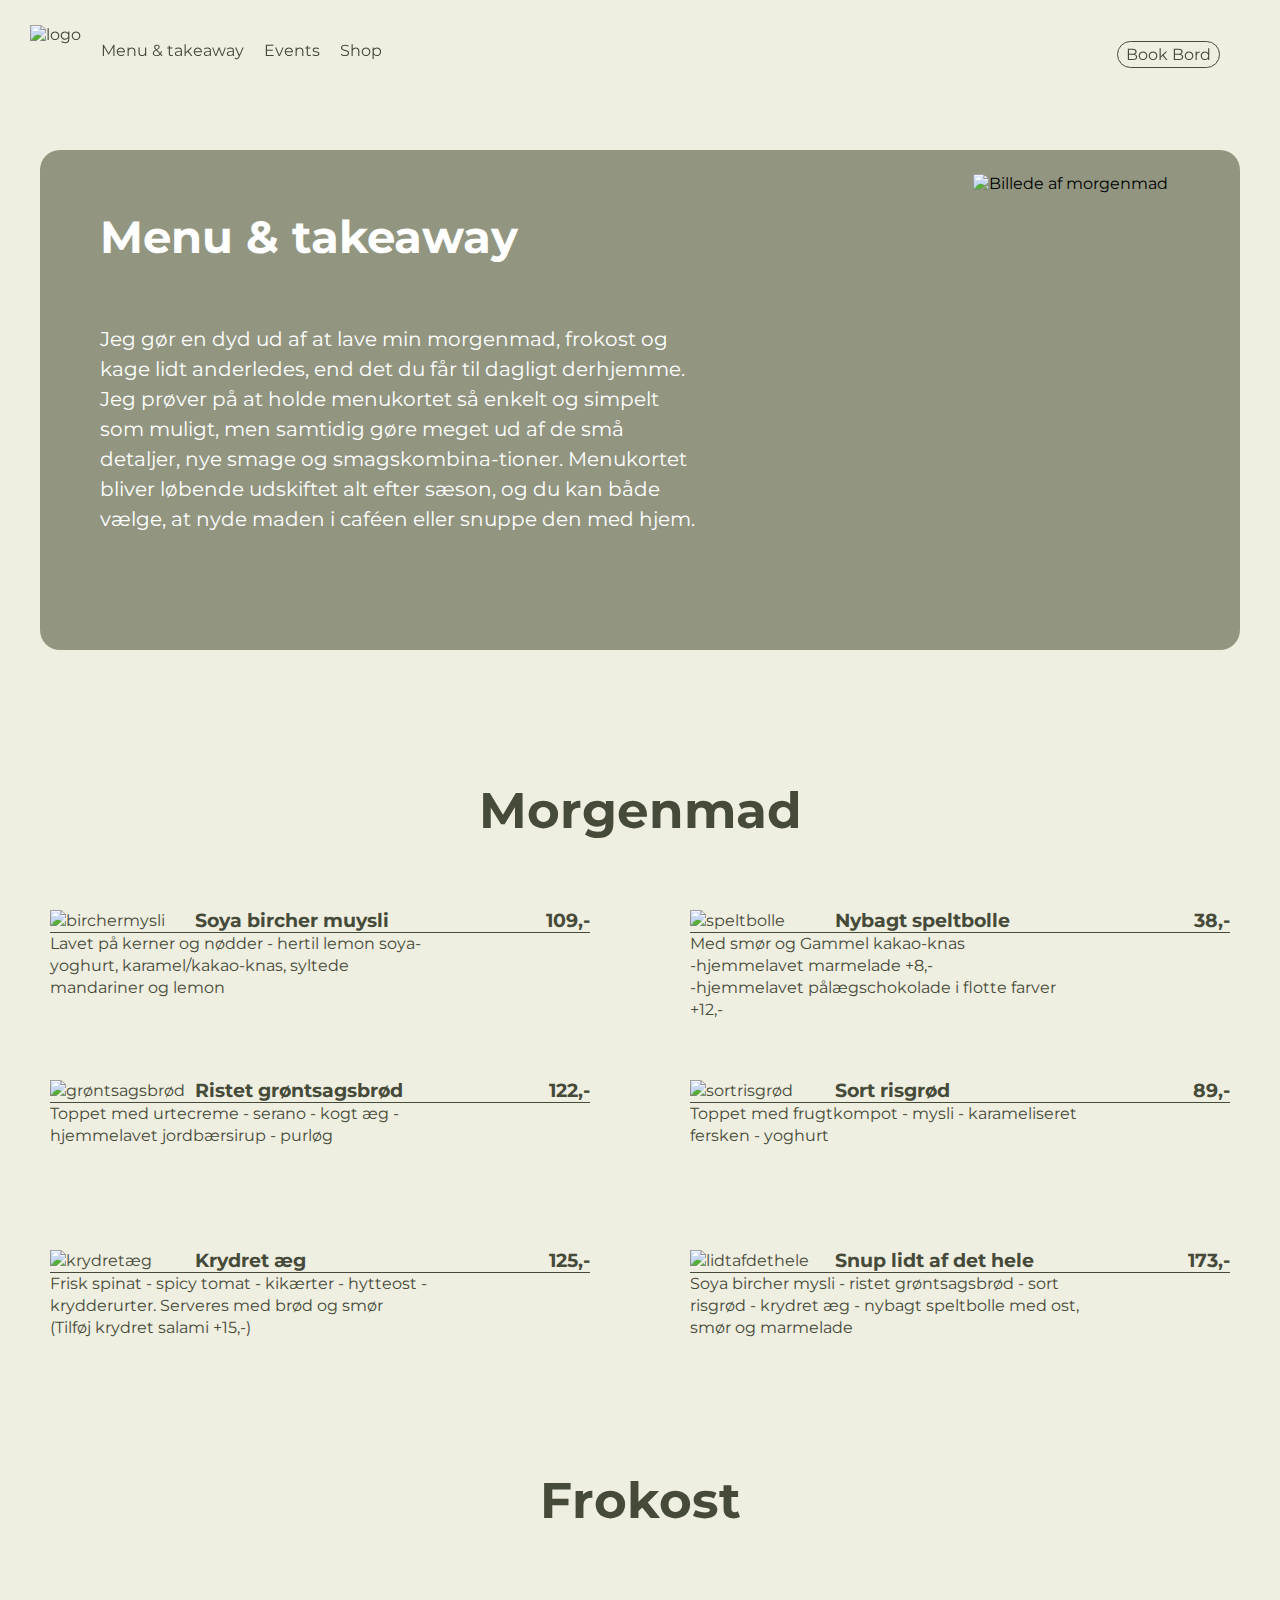
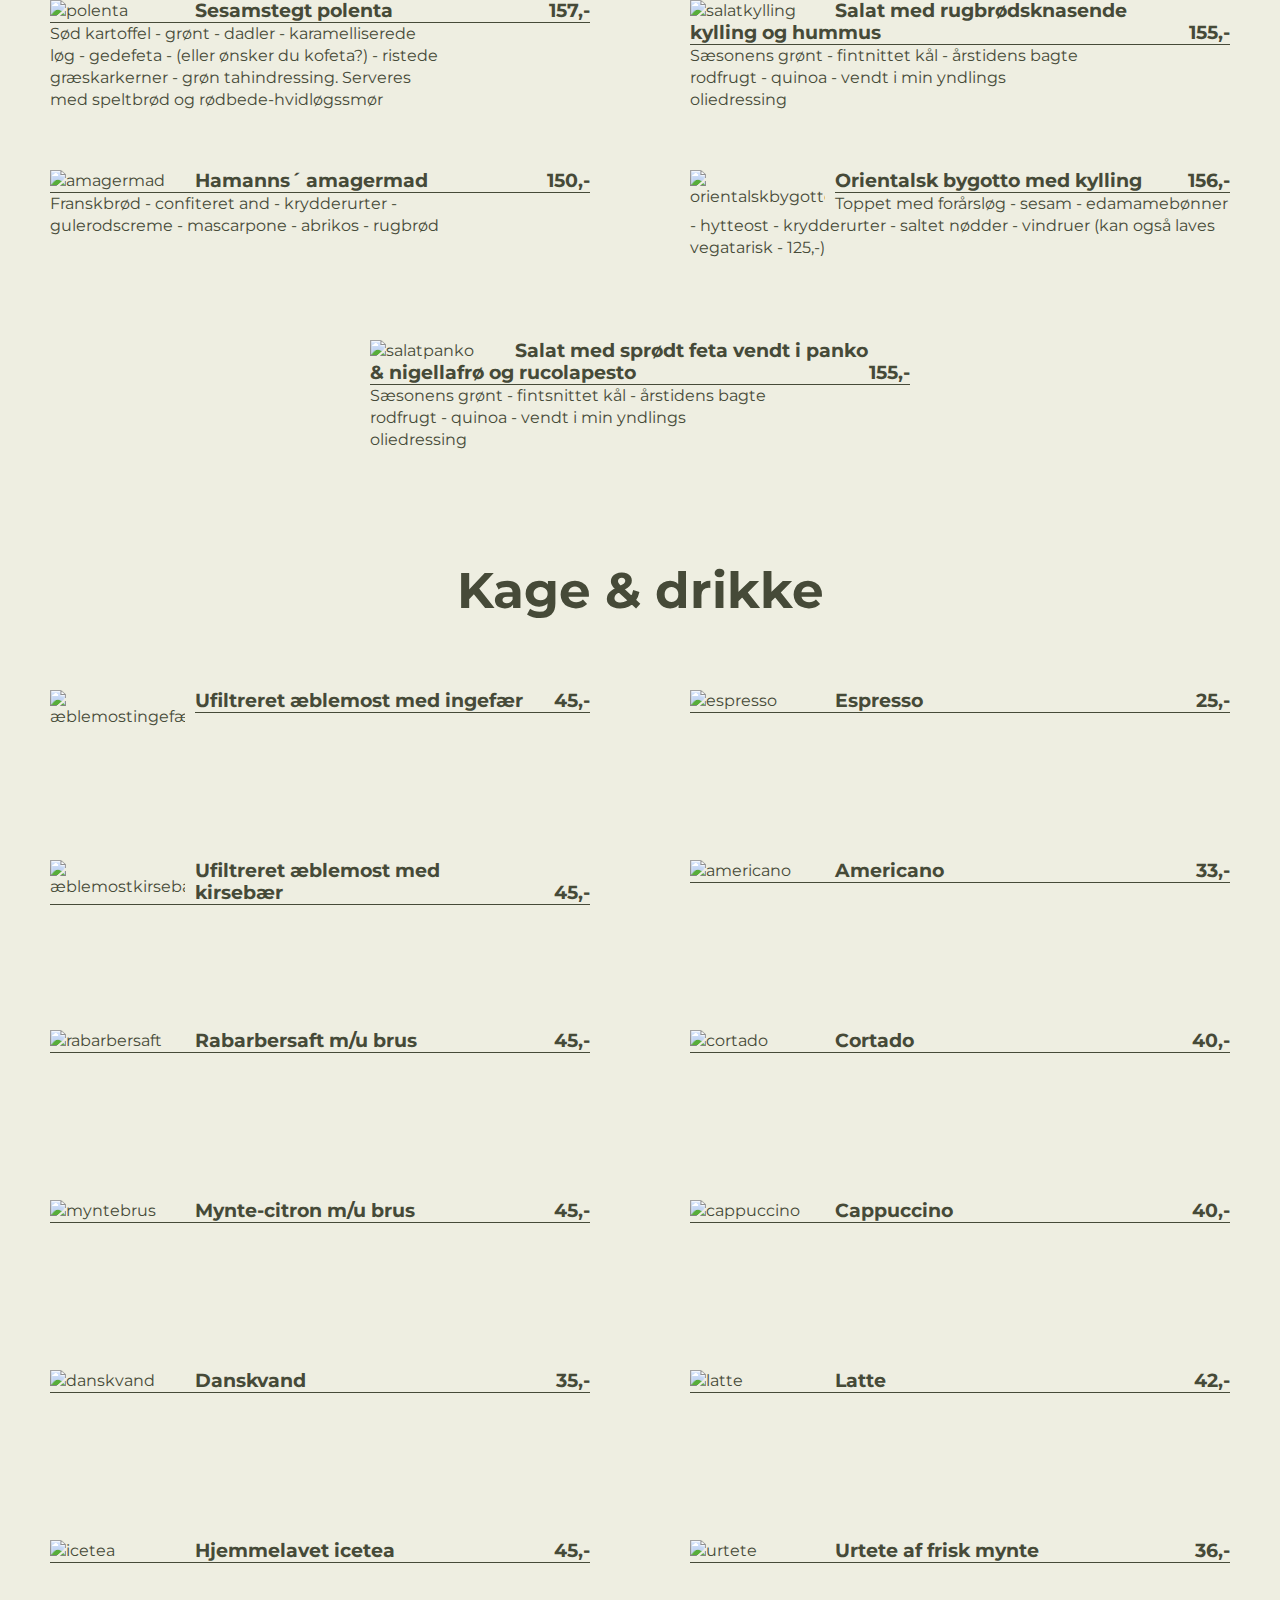
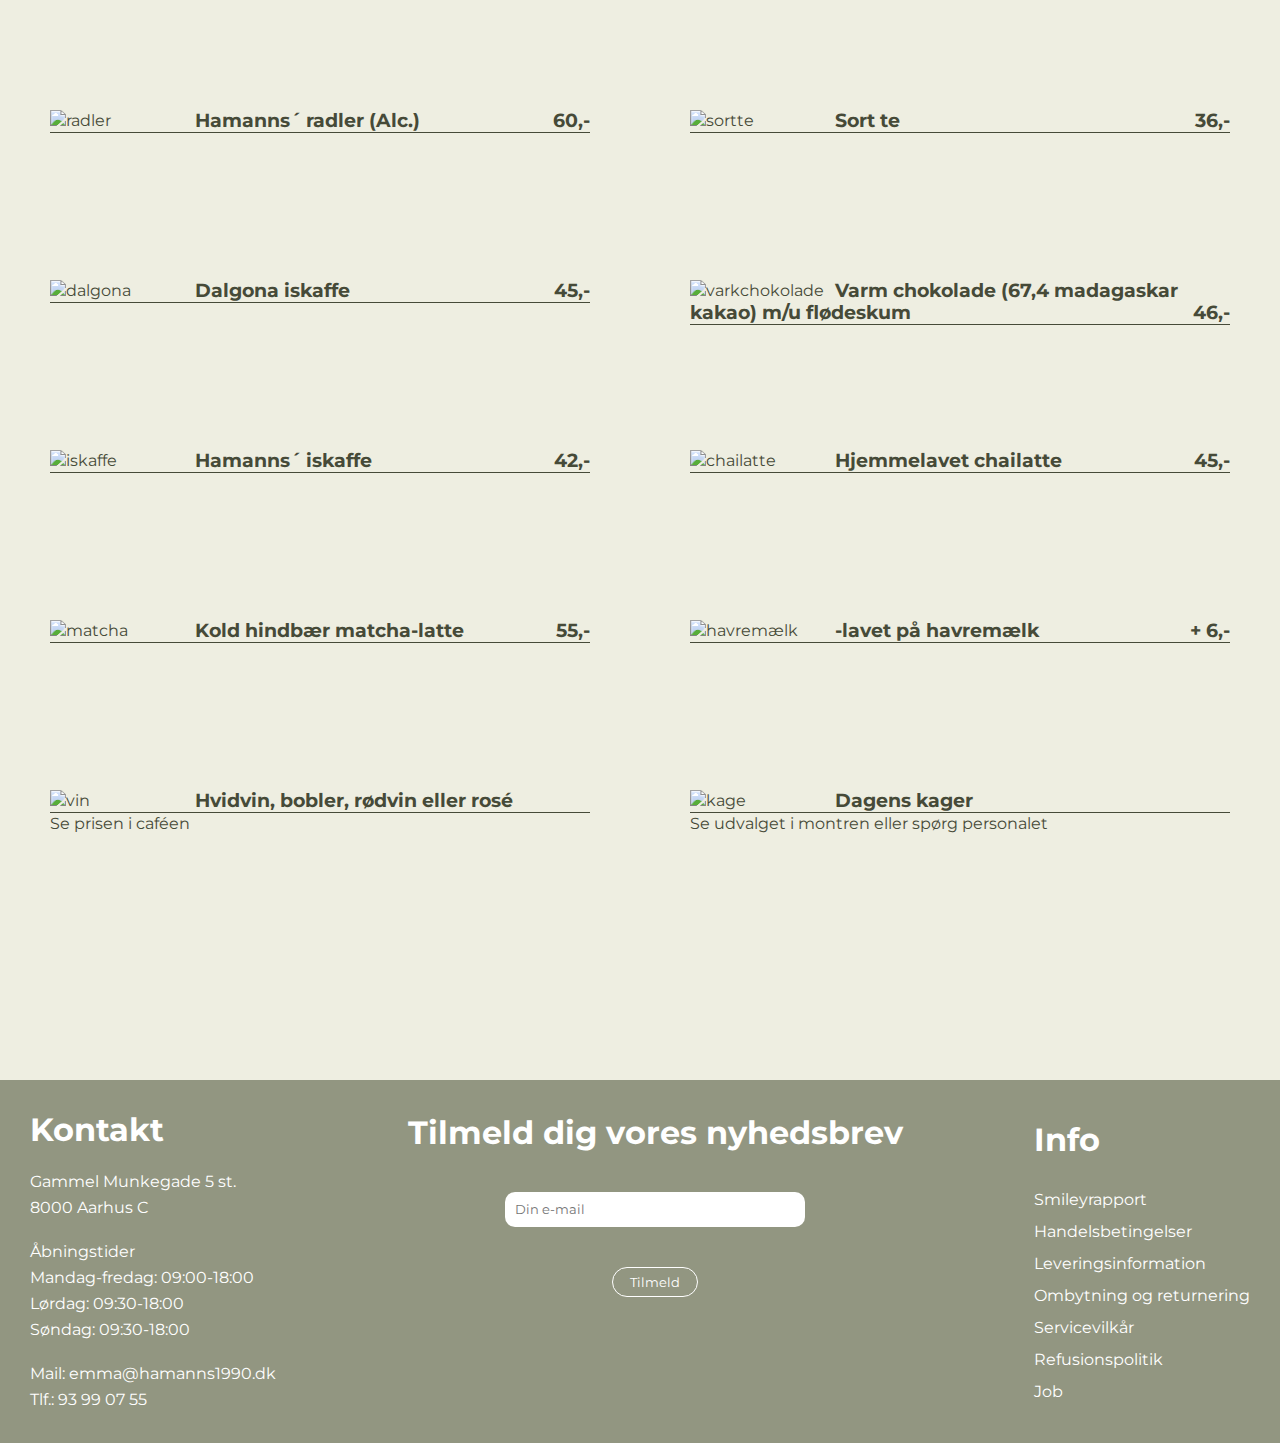
==== commit de36a9da: "Menu side" ====
--- a/index.html
+++ b/index.html
@@ -4,30 +4,37 @@
     <meta charset="UTF-8">
     <meta http-equiv="X-UA-Compatible" content="IE=edge">
     <meta name="viewport" content="width=device-width, initial-scale=1.0">
-    <link rel="stylesheet" href="stylesheet.css">
-    <title>Hamanns, Emma 1990</title>
+    <link rel="stylesheet" href="styles.css">
+    <link rel="preconnect" href="https://fonts.googleapis.com"> 
+    <link rel="preconnect" href="https://fonts.gstatic.com" crossorigin> 
+    <link href="https://fonts.googleapis.com/css2?family=Montserrat&display=swap" rel="stylesheet">
+    <title>Hamann</title>
 
     <script src="https://kit.fontawesome.com/a5ca7cf292.js" crossorigin="anonymous"></script>
 
     <link rel="preconnect" href="https://fonts.googleapis.com">
     <link rel="preconnect" href="https://fonts.gstatic.com" crossorigin>
-    <link href="https://fonts.googleapis.com/css2?family=Montserrat:wght@300&display=swap" rel="stylesheet">
+    <link href="https://fonts.googleapis.com/css2?family=Montserrat:wght@200&display=swap" rel="stylesheet">
+
+
 </head>
-
 <body>
+
     <header>
         <nav class="puff-in-center" >
             <div>
-               <a href="#"> <img src="images/logo.stor.png" alt="logo" height="50px" width="auto"></a> 
-            </div>
-            <div class="navbar-left" >
+               <a href="#"> <img src="Images/logo.png" alt="logo" height="50px" width="auto"></a> 
+            </div>
+            <div class="navbar-left">
+
+
                 <div class="dropdown">
                     <button class="dropbtn">Menu & takeaway</button>
 
                     <div class="dropdown-content">
                       <a class="hover-underline-animation" href="#">Morgenmad</a>
                       <a class="hover-underline-animation" href="#">Frokost</a>
-                      <a class="hover-underline-animation" href="#">Kage & drikke</a>
+                      <a class="hover-underline-animation" href="#">Kager & drikke</a>
 
                     </div>
                   </div> 
@@ -79,210 +86,338 @@
         </nav>
     </header>
 
-    <main>
-        <section class="forside-banner" >
-            <div id="forside-baggrund">
-            <img src="images/forside.baggrund.jpg" alt="Forside">
-            </div>
-
-            <div id="logo" >
-                <img src="images/logo.stor.png" alt="logo" height="300px" width="auto">
-            </div>
-
-            <div id="book-button-forside" >
-                <a href="#">
-                <h1>Book bord</h1>
-                </a>
-            </div>
-
+
+
+
+
+    <section class="menuogtakeaway">
+        <div>
+            <div class="containertext" >
+            <div class="containerimage">
+            <img src="Images/mad.png" alt="Billede af morgenmad"> 
+            </div>  
+        
+            <h1>Menu & takeaway</h1>
+            <p>
+            Jeg gør en dyd ud af at lave min morgenmad, frokost og kage lidt anderledes,
+            end det du får til dagligt derhjemme. Jeg prøver på at holde menukortet så enkelt og simpelt som muligt, 
+            men samtidig gøre meget ud af de små detaljer, nye smage og smagskombina-tioner. 
+            Menukortet bliver løbende udskiftet alt efter sæson, og du kan både vælge, at nyde maden i caféen eller snuppe den med hjem. 
+            </p> 
+            </div>
+         </div>
+
+    </section>
+
+<main> 
+    
+    <div class="overskrift">
+    <h1>Morgenmad</h1>
+    </div>
+
+
+    <section class="menu">
+
+        <div>
+            <img src="Images/morgenmad9.png" alt="birchermysli">
+            <h3>Soya bircher muysli <span>109,-</span></h3>
+            <hr>
+            <p>Lavet på kerner og nødder - hertil lemon soya-</p>
+            <p>yoghurt, karamel/kakao-knas, syltede</p> 
+            <p>mandariner og lemon</p>
+        </div>
+
+        <div class="speltbolle">
+            <img src="Images/morgenmad10.png" alt="speltbolle">
+            <h3>Nybagt speltbolle <span>38,-</span></h3>
+            <hr>
+            <p>Med smør og Gammel kakao-knas</p>
+            <p>-hjemmelavet marmelade +8,-</p>
+            <p>-hjemmelavet pålægschokolade i flotte farver</p>
+            <p>+12,-</p>
+        </div>
+
+        <div>
+            <img src="Images/morgenmad4.png" alt="grøntsagsbrød">
+            <h3>Ristet grøntsagsbrød <span>122,-</span></h3>
+            <hr>
+            <p>Toppet med urtecreme - serano - kogt æg - </p>
+            <p>hjemmelavet jordbærsirup - purløg</p>
+        </div>
+
+        <div>
+            <img src="Images/morgenmad1.png" alt="sortrisgrød">
+            <h3>Sort risgrød <span>89,-</span></h3>
+            <hr>
+            <p>Toppet med frugtkompot - mysli - karameliseret</p>
+            <p>fersken - yoghurt</p>
+        </div>
+
+        <div>
+            <img src="Images/morgenmad7.png" alt="krydretæg">
+            <h3>Krydret æg <span>125,-</span></h3>
+            <hr>
+            <p>Frisk spinat - spicy tomat - kikærter - hytteost -</p> 
+            <p>krydderurter. Serveres med brød og smør</p>
+            <p>(Tilføj krydret salami +15,-)</p>
+        </div>
+
+        <div>
+            <img src="Images/morgenmad6.png" alt="lidtafdethele">
+            <h3>Snup lidt af det hele <span> 173,-</span></h3>
+            <hr>
+            <p>Soya bircher mysli - ristet grøntsagsbrød - sort</p> 
+            <p>risgrød - krydret æg - nybagt speltbolle med ost, 
+            <p>smør og marmelade</p>
+        </div>
+    </section>
+
+        <div class="overskrift">
+            <h1>Frokost</h1>
+        </div>
+
+
+    <section class="menu">
+
+        <div>
+            <img src="Images/frokost1.png" alt="polenta">
+            <h3>Sesamstegt polenta <span>157,-</span></h3>
+            <hr>
+            <p>Sød kartoffel - grønt - dadler - karamelliserede</p>
+            <p>løg - gedefeta - (eller ønsker du kofeta?) - ristede</p> 
+            <p>græskarkerner - grøn tahindressing. Serveres</p> 
+            <p>med speltbrød og rødbede-hvidløgssmør</p>
+        </div>
+    
+        <div>
+            <img src="Images/frokost2.png" alt="salatkylling">
+            <h3>Salat med rugbrødsknasende</h3>
+            <h3>kylling og hummus<span>155,-</span></h3>
+            <hr>
+            <p>Sæsonens grønt - fintnittet kål - årstidens bagte</p> 
+            <p>rodfrugt - quinoa - vendt i min yndlings</p> 
+            <p>oliedressing</p>
+        </div>
+    
+        <div>
+            <img src="Images/frokost3.png" alt="amagermad">
+           <h3>Hamanns´ amagermad <span>150,-</span></h3>
+           <hr>
+           <p>Franskbrød - confiteret and - krydderurter -</p> 
+           <p>gulerodscreme - mascarpone - abrikos - rugbrød</p>
+        </div>
+    
+        <div>
+            <img src="Images/frokost4.png" alt="orientalskbygotto">
+            <h3>Orientalsk bygotto med kylling<span>156,-</span></h3>
+            <hr>
+            <p>Toppet med forårsløg - sesam - edamamebønner</p> 
+            <p>- hytteost - krydderurter - saltet nødder - vindruer 
+                (kan også laves vegatarisk - 125,-)</p>
+        </div>
+    
+        <div>
+            <img src="Images/frokost5.png" alt="salatpanko">
+            <h3>Salat med sprødt feta vendt i panko</h3> 
+            <h3>& nigellafrø og rucolapesto <span>155,-</span></h3>
+            <hr>
+            <p>Sæsonens grønt - fintsnittet kål - årstidens bagte</p> 
+            <p>rodfrugt - quinoa - vendt i min yndlings</p> 
+            <p>oliedressing</p>
             
-            <div class="slideshow_sectionINDEX">
-                <div>
-                <div class="mySlides w3-container w3-xlarge w3-white w3-card-4">
-                    <img src="images/slide1.jpg" alt="slide1">
-                </div>
-                
-                <div class="mySlides w3-container w3-xlarge w3-white w3-card-4">
-                    <img src="images/slide2.jpg" alt="slide2">
-                </div>
-                
-                <div class="mySlides w3-container w3-xlarge w3-white w3-card-4">
-                    <img src="images/slide3.jpg" alt="slide3">
-                </div>
-                
-                <div class="mySlides w3-container w3-xlarge w3-white w3-card-4">
-                    <img src="images/slide4.jpg" alt="slide4">
-                </div>
-
-                <div class="mySlides w3-container w3-xlarge w3-white w3-card-4">
-                    <img src="images/slide5.jpg" alt="slide5">
-                </div>
-
-                <div class="mySlides w3-container w3-xlarge w3-white w3-card-4">
-                    <img src="images/slide6.jpg" alt="slide6">
-                </div>
-                
-                <div class="mySlides w3-container w3-xlarge w3-white w3-card-4">
-                    <img src="images/slide7.jpg" alt="slide7">
-                </div>
-
-                <div class="mySlides w3-container w3-xlarge w3-white w3-card-4">
-                    <img src="images/slide8.jpg" alt="slide8">
-                </div>
-            </div>
-            
-            <div>
-                <script>
-                var slideIndex = 0;
-                carousel();
-                
-                function carousel() {
-                var i;
-                var x = document.getElementsByClassName("mySlides");
-                for (i = 0; i < x.length; i++) {
-                x[i].style.display = "none"; 
-                }
-                slideIndex++;
-                if (slideIndex > x.length) {slideIndex = 1} 
-                x[slideIndex-1].style.display = "block"; 
-                setTimeout(carousel, 5000); 
-                }
-                </script>
-            </div>
         </div>
         </section>
 
-        <section class="cardsection">
-            <div><img src="images/om.os.jpg" alt="om os"></div>
-            <div>
-                <h1>Om os</h1>
-                <p>
-                    Gennem 30 somre har jeg forelsket mig i alverdens smage og samlet det hele på dette menukort. 
-                    Noget af maden er fra min barndom og tilberedt som min bedstemor gjorde det, andet er fra mit voksne liv - 
-                    fælles for alle retterne er, at det er smage, jeg ikke kan undvære i mit liv.  
-                    Ingen ved hvad fremtiden bringer, men min mad kan jeg stole på - og jeg glæder mig til at servere den for dig.  
-                    Jeg er altid åben overfor at forelske mig i nye sammensætninger og kulinariske udformninger, så menukortet er naturligt organisk foranderligt.
-                    Jeg glæder mig til at byde jer velkommen.
-                </p>
-            </div>
-        </section>
-  
-        
-        <section class="cardscontainer">
-            <div>
-                <img src="images/morgenmad.png" alt="morgenmad">
-                <h2>Morgenmad</h2>
-                <h5>Alle dage: 09:00 - 17:00</h5>
-                <p>Prøv vores morgenmad med små fine detaljer, nye smage og smagskombinationer og en anretning som skiller sig ud fra mængden.</p>
-                <a href="#">Se menukortet</a>
-            </div>
-            
-            <div>
-                <img src="images/frokost.png" alt="frokost">
-                <h2>Frokost</h2>
-                <h5>Alle dage: 09:00 - 17:00</h5>
-                <p>Vores frokostkort er enkelt og simpelt - dog uden at gå på kompromis med nye og spændende anretninger.</p>
-                <a href="#">Se menukortet</a>
-            </div>
-            
-            <div>
-                <img src="images/kage.png" alt="kage og drikke">
-                <h2>Kage & drikke</h2>
-                <h5>Alle dage: 09:00 - 17:00</h5>
-                <p>I cafén'en har vi altid friskbagte kager, som løbende bliver skiftet ud alt efter sæson og nye ideer.</p>
-                <a href="#">Se menukortet</a>
-            </div>
-        </section>
-  
-  
-
-      
-<!-- RÆKKE ET : -->
-        <section class="instagram_et">
-            <div class="insta_et">
-                <img src="images/instagram1.jpg" alt="instagram1">
-            </div>
-  
-            <div class="insta_to">
-                <img src="images/instagram2.jpg" alt="instagram2">
-            </div>
-  
-            <div class="insta_tre">
-                <img src="images/instagram3.jpg" alt="instagram3">
-            </div>
-        </section>
-  
-<!-- RÆKKE TO: -->
-        <section class="instagram_to">
-            <div class="insta_fire">
-                <img src="images/instagram4.jpg" alt="instagram4">
-            </div>
-  
-            <div class="insta_fem">
-                <img src="images/instagram5.jpg" alt="instagram5">
-            </div>
-              
-            <div class="insta_seks">
-                <img src="images/instagram6.jpg" alt="instagram6">
-            </div>
-        </section>
-  
-<!-- RÆKKE TRE: -->
-        <section class="instagram_tre">
-            <div class="nyhed_fire">
-                <img src="images/instagram7.jpg" alt="instagram7">
-            </div>
-  
-            <div class="nyhed_fem">
-                <img src="images/instagram8.jpg" alt="instagram8">
-            </div>
-  
-            <div class="nyhed_seks">
-                <img src="images/instagram9.jpg" alt="instagram9">
-            </div>
-        </section>
-    </main>
-
-
-    <footer>
-        <div class="footer">
-            <div id="column-one" >
-                <h1>Kontakt</h1>
-                <p>Gammel Munkegade 5 st.</p>
-                <p>8000 Aarhus C</p>
+    </section>
+
+        <div class="overskrift">
+            <h1>Kage & drikke</h1>
+        </div>
+
+    <section class="menu">
+
+            <div>
+                <img src="Images/ingefæris.png" alt="æblemostingefær">
+                <h3>Ufiltreret æblemost med ingefær <span>45,-</span></h3>
+                <hr>
+            </div>
+    
+            <div>
+                <img src="Images/nyespresso.png" alt="espresso">
+                <h3>Espresso<span>25,-</span></h3>
+                <hr>
+            </div>
+    
+            <div>
+                <img src="Images/rød2.png" alt="æblemostkirsebær">
+                <h3>Ufiltreret æblemost med</h3>
+                <h3>kirsebær<span>45,-</span></h3>
+                <hr>
+            </div>
+    
+            <div>
+                <img src="Images/sortkaffe.png" alt="americano">
+                <h3>Americano<span>33,-</span></h3>
+                <hr>
+            </div>
+    
+            <div>
+                <img src="Images/rabarbersaft.png" alt="rabarbersaft">
+                <h3>Rabarbersaft m/u brus <span>45,-</span></h3>
+                <hr>
+            </div>
+    
+            <div>
+                <img src="Images/noget.png" alt="cortado">
+                <h3>Cortado <span> 40,-</span></h3>
+                <hr>
+            </div>
+
+            <div>
+                <img src="Images/te.png" alt="myntebrus">
+                <h3>Mynte-citron m/u brus<span>45,-</span></h3>
+                <hr>
+            </div>
+    
+            <div>
+                <img src="Images/americano.png" alt="cappuccino">
+                <h3>Cappuccino<span>40,-</span></h3>
+                <hr>
+            </div>
+    
+            <div>
+                <img src="Images/vand.png" alt="danskvand">
+                <h3>Danskvand<span>35,-</span></h3>
+                <hr>
+            </div>
+    
+            <div>
+                <img src="Images/kaffe.png" alt="latte">
+                <h3>Latte<span>42,-</span></h3>
+                <hr>
+            </div>
+    
+            <div>
+                <img src="Images/iste.png" alt="icetea">
+                <h3>Hjemmelavet icetea<span> 45,-</span></h3>
+                <hr>
+            </div>
+
+            <div>
+                <img src="Images/grønte.png" alt="urtete">
+                <h3>Urtete af frisk mynte<span>36,-</span></h3>
+                <hr>
+            </div>
+    
+            <div>
+                <img src="Images/radler.png" alt="radler">
+                <h3>Hamanns´ radler (Alc.)<span>60,-</span></h3>
+                <hr>
+            </div>
+    
+            <div>
+                <img src="Images/sortte.png" alt="sortte">
+                <h3>Sort te<span>36,-</span></h3>
+                <hr>
+            </div>
+    
+            <div>
+                <img src="Images/iskaffe.png" alt="dalgona">
+                <h3>Dalgona iskaffe<span>45,-</span></h3>
+                <hr>
+            </div>
+    
+            <div>
+                <img src="Images/kakao.png" alt="varkchokolade">
+                <h3>Varm chokolade (67,4 madagaskar</h3> 
+                <h3>kakao) m/u flødeskum<span> 46,-</span></h3>
+                <hr>
+            </div>
+
+            <div>
+                <img src="Images/almis.png" alt="iskaffe">
+                <h3>Hamanns´ iskaffe<span>42,-</span></h3>
+                <hr>
+            </div>
+    
+            <div>
+                <img src="Images/drikke.png" alt="chailatte">
+                <h3>Hjemmelavet chailatte<span>45,-</span></h3>
+                <hr>
+            </div>
+    
+            <div>
+                <img src="Images/grimting.png" alt="matcha">
+                <h3>Kold hindbær matcha-latte<span>55,-</span></h3>
+                <hr>
+            </div>
+    
+            <div>
+                <img src="Images/havre.png" alt="havremælk">
+                <h3>-lavet på havremælk<span>+ 6,-</span></h3>
+                <hr>
+            </div>
+
+            <div>
+                <img src="Images/hvidvin.png" alt="vin">
+                <h3>Hvidvin, bobler, rødvin eller rosé</h3>
+                <hr>
+                <p>Se prisen i caféen</p>
+            </div>
+
+            <div>
+                <img src="Images/kager.png" alt="kage">
+                <h3>Dagens kager</h3>
+                <hr>
+                <p>Se udvalget i montren eller spørg personalet</p>
+            </div>
+    
+    </section>
+    
+
+</main>
+
+<footer>
+    <div class="footer">
+        <div id="column-one" >
+            <h1>Kontakt</h1>
+            <p>Gammel Munkegade 5 st.</p>
+            <p>8000 Aarhus C</p>
+            <br>
+            <p>Åbningstider</p>
+            <p>Mandag-fredag: 09:00-18:00</p>
+            <p>Lørdag: 09:30-18:00</p>
+            <p>Søndag: 09:30-18:00</p>
+            <br>
+            <p>Mail: emma@hamanns1990.dk</p>
+            <p>Tlf.: 93 99 07 55</p>
+        </div>
+
+        <div id="column-two">
+            <h1>Tilmeld dig vores nyhedsbrev</h1>
+            <form>
+                <input type="email" placeholder="Din e-mail" required>
                 <br>
-                <p>Åbningstider</p>
-                <p>Mandag-fredag: 09:00-18:00</p>
-                <p>Lørdag: 09:30-18:00</p>
-                <p>Søndag: 09:30-18:00</p>
-                <br>
-                <p>Mail: emma@hamanns1990.dk</p>
-                <p>Tlf.: 93 99 07 55</p>
-            </div>
-
-            <div id="column-two">
-                <h1>Tilmeld dig vores nyhedsbrev</h1>
-                <form>
-                    <input type="email" placeholder="Din e-mail" required>
-                    <br>
-                    <button type="submit">Tilmeld</button>
-                </form>
-                <div class="social-icons">
-                    <i class="fa-brands fa-instagram"></i>
-                    <i class="fa-brands fa-square-facebook"></i>
-                </div>
-            </div>
-
-            <div id="column-three" >
-                <h1>Info</h1>
-                <a class="hover-underline-animation" href="#">Smileyrapport</a>
-                <a class="hover-underline-animation" href="#">Handelsbetingelser</a>
-                <a class="hover-underline-animation" href="#">Leveringsinformation</a>
-                <a class="hover-underline-animation" href="#">Ombytning og returnering</a>
-                <a class="hover-underline-animation" href="#">Servicevilkår</a>
-                <a class="hover-underline-animation" href="#">Refusionspolitik</a>
-                <a class="hover-underline-animation" href="#">Job</a>
-            </div>
-        </div>
-    </footer>
-</body>+                <button type="submit">Tilmeld</button>
+            </form>
+            <div class="social-icons">
+                <i class="fa-brands fa-instagram"></i>
+                <i class="fa-brands fa-square-facebook"></i>
+            </div>
+        </div>
+
+        <div id="column-three" >
+            <h1>Info</h1>
+            <a class="hover-underline-animation" href="#">Smileyrapport</a>
+            <a class="hover-underline-animation" href="#">Handelsbetingelser</a>
+            <a class="hover-underline-animation" href="#">Leveringsinformation</a>
+            <a class="hover-underline-animation" href="#">Ombytning og returnering</a>
+            <a class="hover-underline-animation" href="#">Servicevilkår</a>
+            <a class="hover-underline-animation" href="#">Refusionspolitik</a>
+            <a class="hover-underline-animation" href="#">Job</a>
+        </div>
+    </div>
+</footer>
+
+</body>
+</html>--- a/styles.css
+++ b/styles.css
@@ -0,0 +1,605 @@
+*{
+    margin: 0;
+    padding: 0;
+    box-sizing: border-box;
+    text-decoration: none;
+    list-style: none;
+    
+}
+
+body{
+  background-color: #eeeee1;  
+}
+
+
+/*----NAVIGATIONSBAR----*/
+nav{
+  width: 100%;
+  padding-top: 25px;
+  position: fixed;
+  z-index: 5;
+}
+
+nav img{
+  margin-left: 10px;
+  display: block;
+  float: left;
+}
+
+nav div a{
+  display: block;
+  float: left;
+  font-family: 'Montserrat', sans-serif;
+  margin-right: 20px;
+  margin-left: 20px;
+  color: #464a38;
+}
+
+nav div i{
+    color: #464a38;
+}
+
+
+.navbar-left{
+  margin-top: 16px;
+}
+
+.navbar-right{
+  float: right;
+  
+}
+
+main{
+    padding-bottom: 150px;
+}
+
+
+
+/*----DROPDOWN I NAV----*/
+
+.dropdown {
+  float: left;
+  overflow: hidden;
+}
+
+.dropdown .dropbtn {
+  font-size: 16px;  
+  border: none;
+  outline: none;
+  color: #464a38;
+  font-family: 'Montserrat', sans-serif;
+  background-color: inherit;
+  
+
+}
+
+.navbar a:hover, .dropdown:hover .dropbtn {
+  cursor: pointer;
+}
+
+.dropdown-content {
+  display: none;
+  position: absolute;
+  min-width: 160px;
+  z-index: 0;
+  animation: tracking-in-expand 0.7s cubic-bezier(0.215, 0.610, 0.355, 1.000) both;
+
+}
+
+.dropdown-content a {
+  float: none;
+  color: #464a38;
+  text-decoration: none;
+  display: block;
+  text-align: left;
+  margin-left: -1px;
+  margin-top: 10px;
+}
+
+
+
+.dropdown:hover .dropdown-content {
+  display: block;
+}
+
+
+
+/*-----BOOK BORD KNAP I NAV----*/
+#book-button{
+  border: 1px solid #464a38;
+  border-radius: 30px;
+  padding: 3px 8px 3px 8px;
+  transition: all .2s ease-in-out;
+}
+
+#book-button:hover{
+  background-color: rgba(69, 71, 51, 0.127);
+  transform: scale(1.2);
+}
+
+
+
+
+.menuogtakeaway{
+    display: flex;
+    width: 100%;
+    height: 700px;
+    position: relative;
+    font-family: 'Montserrat', sans-serif; 
+    padding: 150px 40px 50px 40px;
+    
+  }
+  
+  .menuogtakeaway div{
+    border-radius:20px;
+    position: relative;
+    background-color: #929681;
+  }
+  
+  .menuogtakeaway img{
+   margin-top: -4%;
+   margin-right: 6%; 
+   float: right;
+  }
+  
+  .menuogtakeaway h1{
+    font-size: 45px;
+    margin-bottom: 1%;
+  }
+   
+  .menuogtakeaway p, .menuogtakeaway h1{
+    width: 50%;
+    color: white;
+    margin-top: 5%;
+    margin-left: 3%;
+    font-family: 'Montserrat', sans-serif;
+    line-height: 30px;
+  
+  }
+  
+  .menuogtakeaway p{
+    margin-top: 2%;
+    font-size: 20px;
+  }
+   
+  .menuogtakeaway h1, .menuogtakeaway p{
+    margin-top: 6%;
+    margin-left: 5%;
+  }
+
+  
+  
+
+
+
+.overskrift{
+    text-align: center;
+    margin-top: 80px;
+    height: 100px;
+    font-size: 25px;
+    color: #464a38;
+}
+
+.overskrift h1{
+    font-family: 'Montserrat', sans-serif;
+}
+
+.menu{
+    display: flex;
+    flex-wrap: wrap;
+    justify-content: space-around;
+    font-family: 'Montserrat', sans-serif;
+    line-height: 22px;
+    color: #464a38;
+}
+
+.menu div{
+    width: 600px;
+    padding: 30px;
+    height: 170px;
+}
+
+.menu img{
+    float: left;
+    width: 25%;
+    margin-right: 10px;
+}
+
+.menu span{
+    float: right;
+}
+
+
+main div{
+    height: 150px;
+}
+
+.menu h3{
+    margin-bottom: 0px;
+}
+
+hr{
+    height: 1px;
+    background-color: #464a38;
+    border: none;
+}
+
+
+
+/*----ANIMATIONER & TRANSITIONS----*/
+/*----NAV ANIMATION----*/
+.puff-in-center {
+	animation: puff-in-center 2s cubic-bezier(0.470, 0.000, 0.745, 0.715) both;
+}
+
+ @keyframes puff-in-center {
+  0% {
+    transform: scale(1);
+    filter: blur(4px);
+    opacity: 0;
+  }
+  100% {
+    transform: scale(1);
+    filter: blur(0px);
+    opacity: 1;
+  }
+}
+
+
+
+/*----DROPDOWN ANIMATION----*/
+@keyframes tracking-in-expand {
+    0% {
+      letter-spacing: -0.5em;
+      opacity: 0;
+    }
+    40% {
+      opacity: 0.6;
+    }
+    100% {
+      opacity: 1;
+    }
+  }
+  
+  /*----UNDERLINE ANIMATION LYS----*/
+  .hover-underline-animation {
+    display: inline-block;
+    position: relative;
+    color: #464a38
+  }
+  
+  .hover-underline-animation:after {
+    content: '';
+    position: absolute;
+    width: 100%;
+    transform: scaleX(0);
+    height: 1px;
+    bottom: 0;
+    left: 0;
+    background-color: #464a38;
+    
+    transform-origin: bottom right;
+    transition: transform 0.50s ease-out;
+  }
+    
+  .hover-underline-animation:hover:after {
+    transform: scaleX(1);
+    transform-origin: bottom left;
+  }
+  
+  /*----UNDERLINE ANIMATION MØRK----*/
+  .hover-underline-animation-dark {
+    display: inline-block;
+    position: relative;
+    color: #464a38
+  }
+  
+  .hover-underline-animation-dark:after {
+    content: '';
+    position: absolute;
+    width: 100%;
+    transform: scaleX(0);
+    height: 1px;
+    bottom: 0;
+    left: 0;
+    background-color: #464a38;
+    transform-origin: bottom right;
+    transition: transform 0.50s ease-out;
+  }
+    
+  .hover-underline-animation-dark:hover:after {
+    transform: scaleX(1);
+    transform-origin: bottom left;
+  }
+  
+  /*----BOOK BORD----*/
+   @keyframes tracking-in-expand {
+    0% {
+      letter-spacing: -0.7em;
+      opacity: 0;
+    }
+    40% {
+      opacity: 0.6;
+    }
+    100% {
+      opacity: 1;
+    }
+  }
+
+
+
+
+/*----FOOTER----*/
+.footer{
+    width: 100%;
+    display: flex;
+    align-items: center;
+    justify-content: space-between;
+    color: white;
+    background-color: rgb(146,150,129);
+    padding: 30px;
+    bottom: 0;
+  }
+  
+  
+  #column-two{
+    text-align: center;
+  }
+  
+  
+  /*----FOOTER TEXT----*/
+  .footer p{
+    line-height: 26px;
+    font-family: 'Montserrat', sans-serif;
+  }
+  
+  .footer h1{
+    margin-bottom: 20px;
+    font-family: 'Montserrat', sans-serif;
+  }
+  
+  .footer a{
+    display: block;
+    color: white;
+    line-height: 22px;
+    font-family: 'Montserrat', sans-serif;
+    padding-top: 10px;
+  }
+  
+  /*----NYHEDSBREV----*/
+  form input{
+    width: 300px;
+    height: 35px;
+    padding-left: 10px;
+    border-radius: 10px;
+    margin-top: 20px;
+    border: none;
+    outline: none;
+    margin-bottom: 40px;
+    text-align: left;
+    background-color: white;
+    font-family: 'Montserrat', sans-serif;
+  }
+  
+  /*----TILMELDNINGSKNAP----*/
+  form button {
+    background: transparent;
+    color: white;
+    border: 1px solid white;
+    border-radius: 30px;
+    padding: 6px 17px;
+    cursor: pointer;
+    font-family: 'Montserrat', sans-serif;
+    font-size: 13px;
+    transition: all .2s ease-in-out;
+  }
+  
+  form button:hover{
+    background-color: rgba(255, 255, 255, 0.2);
+    transform: scale(1.1);
+  }
+  
+    /*----SOCIALE MEDIER IKONER----*/
+  .social-icons{
+    padding-top: 80px;
+  }
+    
+  .social-icons i{
+    font-size: 30px;
+    cursor: pointer;
+    padding-left: 10px;
+    padding-right: 10px;
+    transition: all .2s ease-in-out;
+  }
+  
+  .social-icons i:hover{
+    transform: scale(1.3);
+  }
+
+
+
+/*----BURGER MENU I MOBILE VERSION----*/
+#menuToggle{
+    display: block;
+    position: relative;
+    float: right;
+    z-index: 1;
+  }
+  
+  #menuToggle a{
+    text-decoration: none;
+    color: #232323;
+    transition: color 0.3s ease;
+  }
+  
+  #menuToggle input{
+    display: block;
+    width: 40px;
+    height: 32px;
+    position: absolute;
+    top: -7px;
+    left: -5px;
+    
+    cursor: pointer;
+    
+    opacity: 0; /*skjul vores button*/
+    z-index: 2; /*og placer den ovenpå vores burger*/
+  }
+  
+  /*----Burger menu----*/
+  #menuToggle span{
+    display: block;
+    width: 33px;
+    height: 4px;
+  
+    margin-right: 40px;
+    margin-bottom: 5px;
+    position: relative;
+    
+    background: #464a38;
+    border-radius: 3px;
+    
+    z-index: 1;
+    
+    transform-origin: 4px 0px;
+    
+    transition: transform 0.5s cubic-bezier(0.77,0.2,0.05,1.0),
+                background 0.5s cubic-bezier(0.77,0.2,0.05,1.0),
+                opacity 0.55s ease;
+  }
+  
+  #menuToggle span:first-child{
+    transform-origin: 0% 0%;
+  }
+  
+  #menuToggle span:nth-last-child(2){
+    transform-origin: 0% 100%;
+  }
+  
+  /*----Vi laver burgeren om til et kryds----*/
+  #menuToggle input:checked ~ span{
+    opacity: 1;
+    transform: rotate(45deg) translate(-2px, -1px);
+    background: #464a38;
+  }
+  
+  /*----Vi skjuler stregen i midten----*/
+  #menuToggle input:checked ~ span:nth-last-child(3){
+    opacity: 0;
+    transform: rotate(0deg) scale(0.2, 0.2);
+  }
+  
+  /*----Sidste streg skal rotere modsat vej----*/
+  #menuToggle input:checked ~ span:nth-last-child(2){
+    transform: rotate(-45deg) translate(0, -1px);
+  }
+  
+  #menu
+  {
+    position: absolute;
+    width: 300px;
+    height: 700px;
+    margin: -100px 0 0 -200px;
+    padding-top: 125px;
+    padding-right: 120px;
+    
+    background: #eeeee1;
+    list-style-type: none;
+   
+    
+    transform-origin: 0% 0%;
+    transform: translate(100%, 0);
+    transition: transform 0.5s cubic-bezier(0.77,0.2,0.05,1.0);
+  }
+  
+  #menu li{
+    padding: 10px 0;
+    font-size: 20px;
+  }
+  
+  /*----Så den slider ind fra højre----*/
+  #menuToggle input:checked ~ ul
+  {
+    transform: none;
+  }
+
+
+
+/*----RESPONSIVE----*/
+/*----LAPTOP----*/
+@media screen and (min-width: 768px){
+    #menuToggle span{
+      display: none !important; 
+    }
+    
+    #menu{
+      display: none;
+    }
+  
+  }
+  
+  
+  
+  /*----MOBIL----*/
+  @media screen and (max-width:768px){
+    header{
+      justify-content:space-between ;
+  }
+  
+  .navbar-left, .navbar-right{
+    display: none;
+  }
+  
+  .forside-banner{
+    flex-direction: column;
+  }
+  
+  #forside-baggrund img{
+    width: 100%;
+    height: 600px;
+  }
+  
+  #book-button-forside a{
+    text-align: center;
+  }
+  
+  .slideshow_sectionINDEX{
+    width: 100%;
+    height: 600px;
+    margin-top: -4px;
+  }
+  
+  .slideshow_sectionINDEX img{
+    width: 120%;
+  }
+  
+  .footer{
+    flex-direction: column;
+  }
+  
+  .footer :nth-child(1){order: 2;}
+  .footer :nth-child(2){order: 1;}
+  .footer :nth-child(3){order: 3;}
+  
+  
+  #column-two{
+    margin-bottom: 40px;
+    text-align: center;
+  }
+  
+  #column-one{
+    margin-bottom: 40px;
+    text-align: center;
+  }
+  
+  #column-three{
+    text-align: center;
+  }
+  
+  
+  
+  }
+  
+  
+  
+  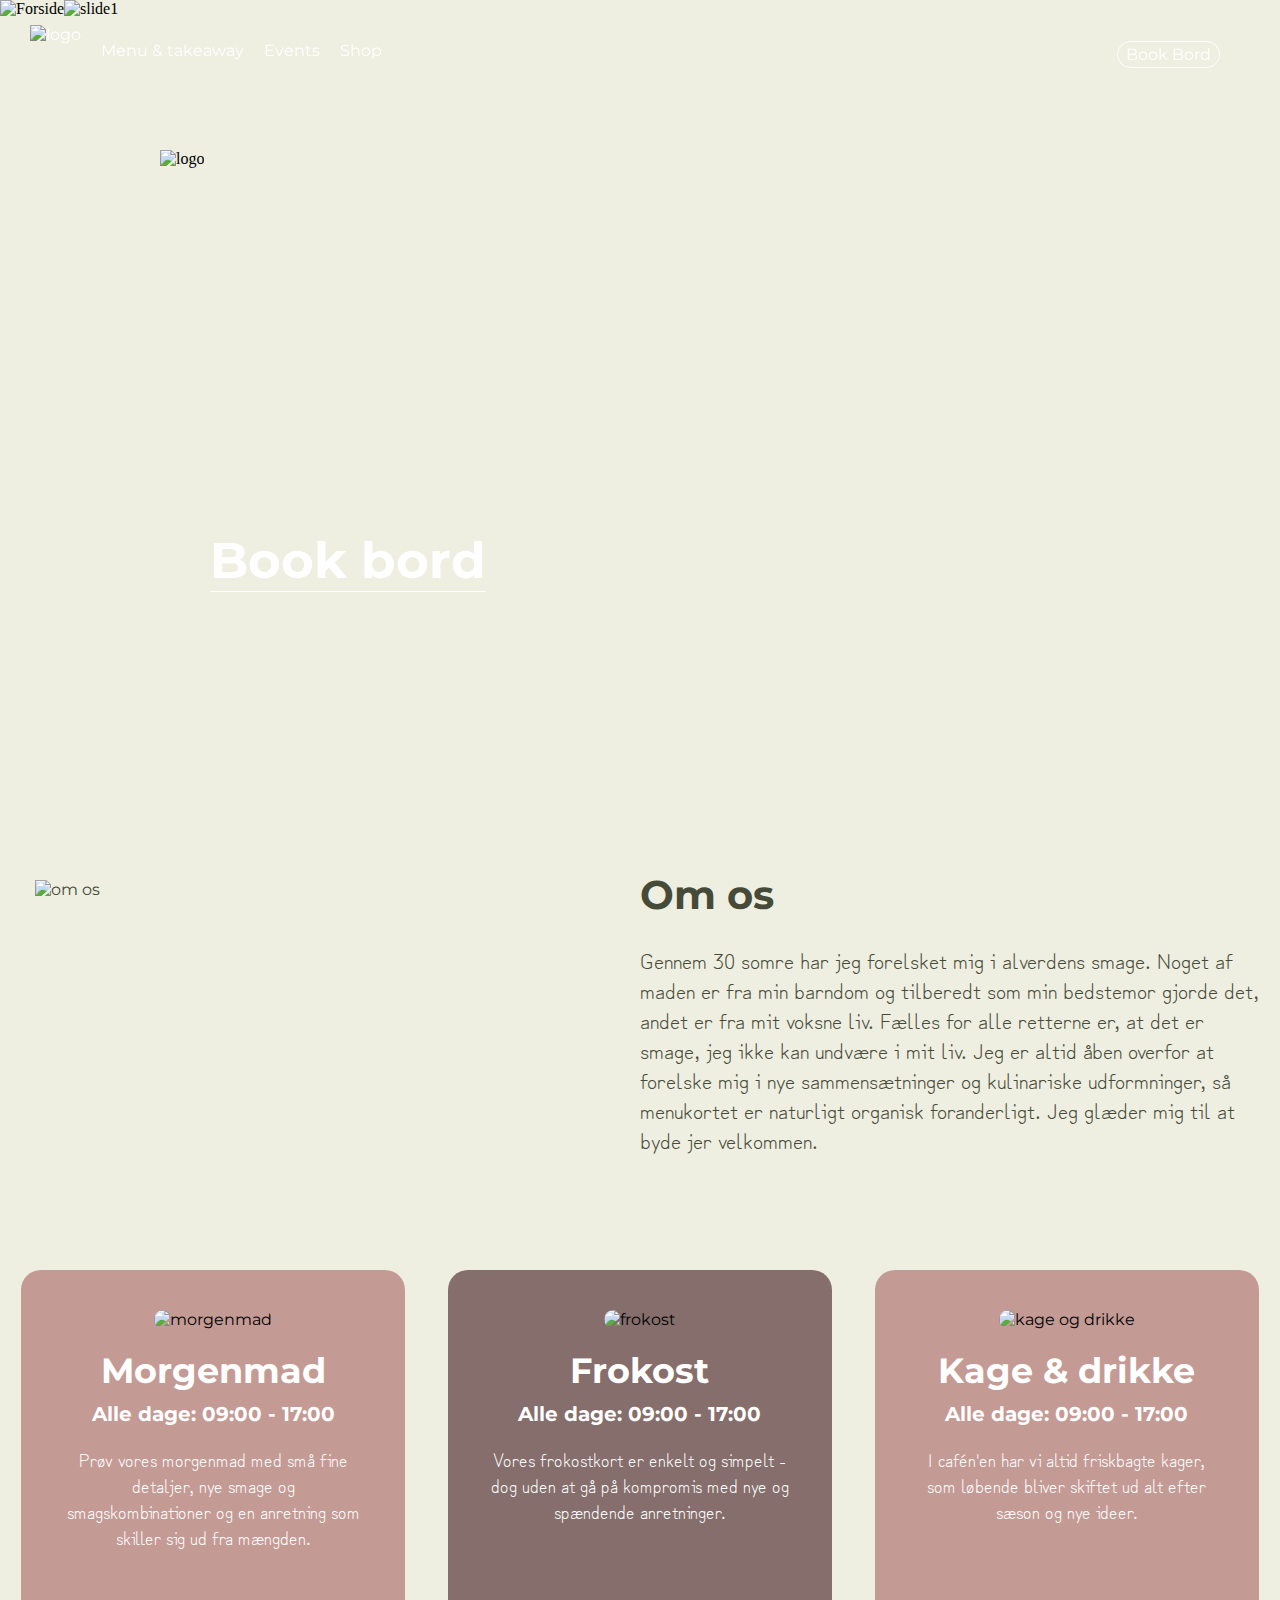
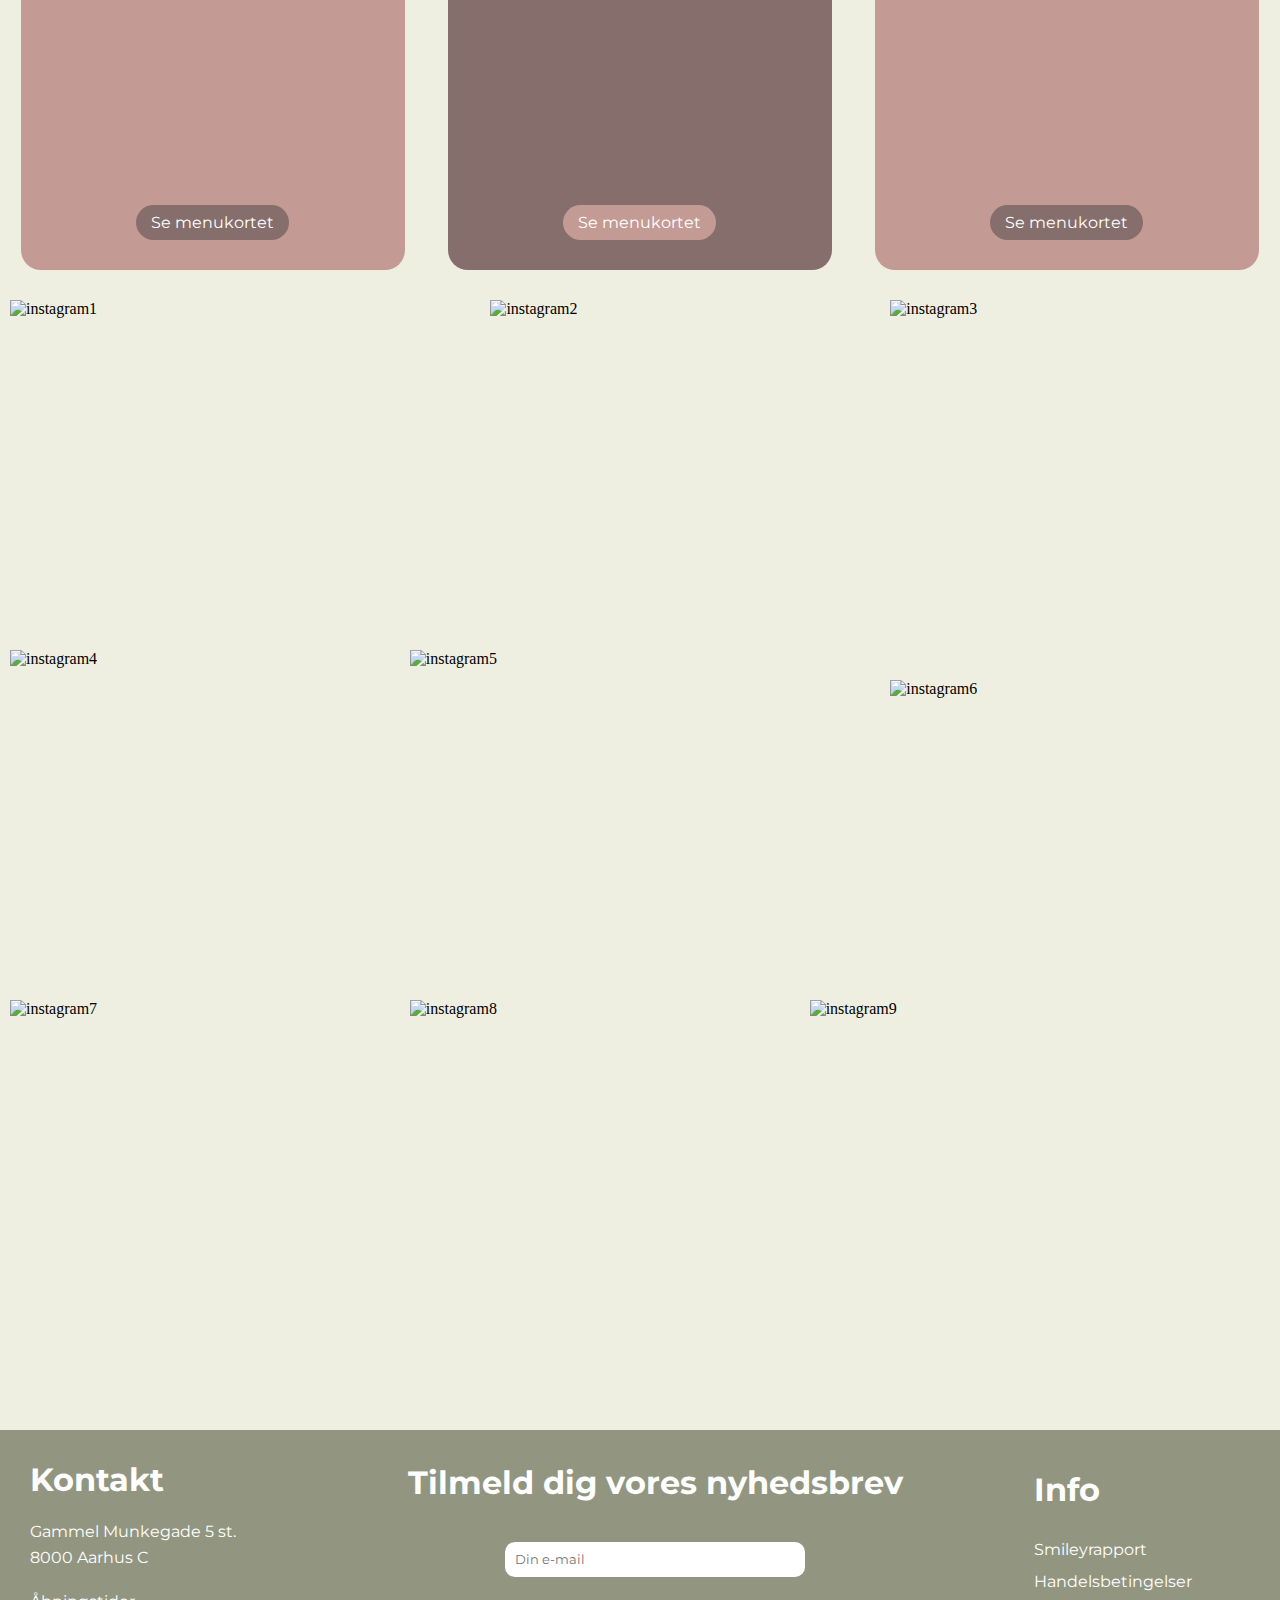
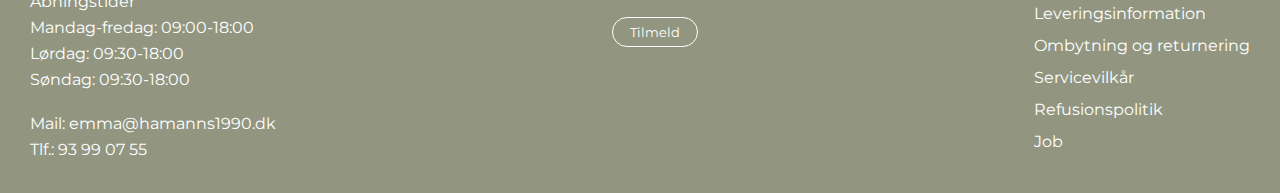
==== commit 69579314: "menu og index fra sofie" ====
--- a/index.html
+++ b/index.html
@@ -4,48 +4,46 @@
     <meta charset="UTF-8">
     <meta http-equiv="X-UA-Compatible" content="IE=edge">
     <meta name="viewport" content="width=device-width, initial-scale=1.0">
-    <link rel="stylesheet" href="styles.css">
-    <link rel="preconnect" href="https://fonts.googleapis.com"> 
-    <link rel="preconnect" href="https://fonts.gstatic.com" crossorigin> 
-    <link href="https://fonts.googleapis.com/css2?family=Montserrat&display=swap" rel="stylesheet">
-    <title>Hamann</title>
+    <link rel="stylesheet" href="stylesheet_index.css">
+    <title>Hamanns, Emma 1990</title>
 
     <script src="https://kit.fontawesome.com/a5ca7cf292.js" crossorigin="anonymous"></script>
 
     <link rel="preconnect" href="https://fonts.googleapis.com">
     <link rel="preconnect" href="https://fonts.gstatic.com" crossorigin>
-    <link href="https://fonts.googleapis.com/css2?family=Montserrat:wght@200&display=swap" rel="stylesheet">
-
-
+    <link href="https://fonts.googleapis.com/css2?family=Montserrat:wght@300&display=swap" rel="stylesheet">
+
+    <link rel="preconnect" href="https://fonts.googleapis.com">
+    <link rel="preconnect" href="https://fonts.gstatic.com" crossorigin>
+    <link href="https://fonts.googleapis.com/css2?family=Zen+Kurenaido&display=swap" rel="stylesheet">
+    
 </head>
+
 <body>
-
     <header>
         <nav class="puff-in-center" >
             <div>
-               <a href="#"> <img src="Images/logo.png" alt="logo" height="50px" width="auto"></a> 
-            </div>
-            <div class="navbar-left">
-
-
+               <a href="index.html"> <img src="images/logo.stor.png" alt="logo" height="50px" width="auto"></a> 
+            </div>
+            <div class="navbar-left" >
                 <div class="dropdown">
                     <button class="dropbtn">Menu & takeaway</button>
 
                     <div class="dropdown-content">
-                      <a class="hover-underline-animation" href="#">Morgenmad</a>
-                      <a class="hover-underline-animation" href="#">Frokost</a>
-                      <a class="hover-underline-animation" href="#">Kager & drikke</a>
+                      <a class="hover-underline-animation" href="menu.html">Morgenmad</a>
+                      <a class="hover-underline-animation" href="menu.html#frokost">Frokost</a>
+                      <a class="hover-underline-animation" href="menu.html#kage">Kage & drikke</a>
 
                     </div>
                   </div> 
 
-                <a href="#">Events</a>
+                <a href="events.html">Events</a>
 
                 <div class="dropdown">
                     <button class="dropbtn">Shop</button>
                     <div class="dropdown-content">
-                      <a class="hover-underline-animation" href="#">Kage</a>
-                      <a class="hover-underline-animation" href="#">Glas</a>
+                      <a class="hover-underline-animation" href="shop.html">Kage</a>
+                      <a class="hover-underline-animation" href="shop.html">Glas</a>
                     </div>
                   </div>    
             </div>
@@ -56,368 +54,225 @@
             </div>
 
             <div id="menuToggle">
-                <!--
-                A fake / hidden checkbox is used as click reciever,
-                so you can use the :checked selector on it.
-                -->
+                <!--Vi laver en skjult checkbox og placerer ovenpå vores burgermenu-->
                 <input type="checkbox" />
                 
-                <!--
-                Some spans to act as a hamburger.
-                
-                They are acting like a real hamburger,
-                not that McDonalds stuff.
-                -->
-
+                <!--Vi laver spans som vi programmerer til vores burger-->
                 <span></span>
                 <span></span>
                 <span></span>
                 
-                <!--
-                Too bad the menu has to be inside of the button
-                but hey, it's pure CSS magic.
-                -->
                 <ul id="menu">
-                  <a class="hover-underline-animation-dark" href="#"><li>Menu & takeaway</li></a>
-                  <a class="hover-underline-animation-dark" href="#"><li>Events</li></a>
-                  <a class="hover-underline-animation-dark" href="#"><li>Shop</li></a>
+                  <a class="hover-underline-animation-dark" href="menu.html"><li>Menu & takeaway</li></a>
+                  <a class="hover-underline-animation-dark" href="events.html"><li>Events</li></a>
+                  <a class="hover-underline-animation-dark" href="shop.html"><li>Shop</li></a>
                 </ul>
               </div>  
         </nav>
     </header>
 
-
-
-
-
-    <section class="menuogtakeaway">
-        <div>
-            <div class="containertext" >
-            <div class="containerimage">
-            <img src="Images/mad.png" alt="Billede af morgenmad"> 
-            </div>  
+    <main>
+        <section class="forside-banner" >
+            <div id="forside-baggrund">
+            <img src="images/forside.baggrund.jpg" alt="Forside">
+            </div>
+
+            <div id="logo" >
+                <img src="images/logo.stor.png" alt="logo" height="300px" width="auto">
+            </div>
+
+            <div id="book-button-forside" >
+                <a href="#">
+                <h1>Book bord</h1>
+                </a>
+            </div>
+
+            
+            <div class="slideshow_sectionINDEX">
+                <div>
+                <div class="mySlides w3-container w3-xlarge w3-white w3-card-4">
+                    <img src="images/slide1.jpg" alt="slide1">
+                </div>
+                
+                <div class="mySlides w3-container w3-xlarge w3-white w3-card-4">
+                    <img src="images/slide2.jpg" alt="slide2">
+                </div>
+                
+                <div class="mySlides w3-container w3-xlarge w3-white w3-card-4">
+                    <img src="images/slide3.jpg" alt="slide3">
+                </div>
+                
+                <div class="mySlides w3-container w3-xlarge w3-white w3-card-4">
+                    <img src="images/slide4.jpg" alt="slide4">
+                </div>
+
+                <div class="mySlides w3-container w3-xlarge w3-white w3-card-4">
+                    <img src="images/slide5.jpg" alt="slide5">
+                </div>
+
+                <div class="mySlides w3-container w3-xlarge w3-white w3-card-4">
+                    <img src="images/slide6.jpg" alt="slide6">
+                </div>
+                
+                <div class="mySlides w3-container w3-xlarge w3-white w3-card-4">
+                    <img src="images/slide7.jpg" alt="slide7">
+                </div>
+
+                <div class="mySlides w3-container w3-xlarge w3-white w3-card-4">
+                    <img src="images/slide8.jpg" alt="slide8">
+                </div>
+            </div>
+            
+            <div>
+                <script>
+                var slideIndex = 0;
+                carousel();
+                
+                function carousel() {
+                var i;
+                var x = document.getElementsByClassName("mySlides");
+                for (i = 0; i < x.length; i++) {
+                x[i].style.display = "none"; 
+                }
+                slideIndex++;
+                if (slideIndex > x.length) {slideIndex = 1} 
+                x[slideIndex-1].style.display = "block"; 
+                setTimeout(carousel, 5000); 
+                }
+                </script>
+            </div>
+        </div>
+        </section>
+
+        <section class="cardsection">
+            <div><img src="images/om.os.jpg" alt="om os"></div>
+            <div>
+                <h1>Om os</h1>
+                <p>
+                    Gennem 30 somre har jeg forelsket mig i alverdens smage. Noget af maden er fra min barndom og tilberedt som min bedstemor gjorde det, andet er fra mit voksne liv. 
+                    Fælles for alle retterne er, at det er smage, jeg ikke kan undvære i mit liv.   
+                    Jeg er altid åben overfor at forelske mig i nye sammensætninger og kulinariske udformninger, så menukortet er naturligt organisk foranderligt.
+                    Jeg glæder mig til at byde jer velkommen.
+                </p>
+            </div>
+        </section>
+  
         
-            <h1>Menu & takeaway</h1>
-            <p>
-            Jeg gør en dyd ud af at lave min morgenmad, frokost og kage lidt anderledes,
-            end det du får til dagligt derhjemme. Jeg prøver på at holde menukortet så enkelt og simpelt som muligt, 
-            men samtidig gøre meget ud af de små detaljer, nye smage og smagskombina-tioner. 
-            Menukortet bliver løbende udskiftet alt efter sæson, og du kan både vælge, at nyde maden i caféen eller snuppe den med hjem. 
-            </p> 
-            </div>
-         </div>
-
-    </section>
-
-<main> 
-    
-    <div class="overskrift">
-    <h1>Morgenmad</h1>
-    </div>
-
-
-    <section class="menu">
-
-        <div>
-            <img src="Images/morgenmad9.png" alt="birchermysli">
-            <h3>Soya bircher muysli <span>109,-</span></h3>
-            <hr>
-            <p>Lavet på kerner og nødder - hertil lemon soya-</p>
-            <p>yoghurt, karamel/kakao-knas, syltede</p> 
-            <p>mandariner og lemon</p>
+        <section class="cardscontainer">
+            <div>
+                <img src="images/morgenmad.png" alt="morgenmad">
+                <h2>Morgenmad</h2>
+                <h5>Alle dage: 09:00 - 17:00</h5>
+                <p>Prøv vores morgenmad med små fine detaljer, nye smage og smagskombinationer og en anretning som skiller sig ud fra mængden.</p>
+                <a href="menu.html">Se menukortet</a>
+            </div>
+            
+            <div>
+                <img src="images/frokost.png" alt="frokost">
+                <h2>Frokost</h2>
+                <h5>Alle dage: 09:00 - 17:00</h5>
+                <p>Vores frokostkort er enkelt og simpelt - dog uden at gå på kompromis med nye og spændende anretninger.</p>
+                <a href="menu.html#frokost">Se menukortet</a>
+            </div>
+            
+            <div>
+                <img src="images/kage.png" alt="kage og drikke">
+                <h2>Kage & drikke</h2>
+                <h5>Alle dage: 09:00 - 17:00</h5>
+                <p>I cafén'en har vi altid friskbagte kager, som løbende bliver skiftet ud alt efter sæson og nye ideer.</p>
+                <a href="menu#kage">Se menukortet</a>
+            </div>
+        </section>
+  
+  
+
+      
+<!-- RÆKKE ET : -->
+        <section class="instagram_et">
+            <div class="insta_et">
+                <img src="images/instagram1.jpg" alt="instagram1">
+            </div>
+  
+            <div class="insta_to">
+                <img src="images/instagram2.jpg" alt="instagram2">
+            </div>
+  
+            <div class="insta_tre">
+                <img src="images/instagram3.jpg" alt="instagram3">
+            </div>
+        </section>
+  
+<!-- RÆKKE TO: -->
+        <section class="instagram_to">
+            <div class="insta_fire">
+                <img src="images/instagram4.jpg" alt="instagram4">
+            </div>
+  
+            <div class="insta_fem">
+                <img src="images/instagram5.jpg" alt="instagram5">
+            </div>
+              
+            <div class="insta_seks">
+                <img src="images/instagram6.jpg" alt="instagram6">
+            </div>
+        </section>
+  
+<!-- RÆKKE TRE: -->
+        <section class="instagram_tre">
+            <div class="nyhed_fire">
+                <img src="images/instagram7.jpg" alt="instagram7">
+            </div>
+  
+            <div class="nyhed_fem">
+                <img src="images/instagram8.jpg" alt="instagram8">
+            </div>
+  
+            <div class="nyhed_seks">
+                <img src="images/instagram9.jpg" alt="instagram9">
+            </div>
+        </section>
+    </main>
+
+
+    <footer>
+        <div class="footer">
+            <div id="column-one" >
+                <h1>Kontakt</h1>
+                <p>Gammel Munkegade 5 st.</p>
+                <p>8000 Aarhus C</p>
+                <br>
+                <p>Åbningstider</p>
+                <p>Mandag-fredag: 09:00-18:00</p>
+                <p>Lørdag: 09:30-18:00</p>
+                <p>Søndag: 09:30-18:00</p>
+                <br>
+                <p>Mail: emma@hamanns1990.dk</p>
+                <p>Tlf.: 93 99 07 55</p>
+            </div>
+
+            <div id="column-two">
+                <h1>Tilmeld dig vores nyhedsbrev</h1>
+                <form>
+                    <input type="email" placeholder="Din e-mail" required>
+                    <br>
+                    <button type="submit">Tilmeld</button>
+                </form>
+                <div class="social-icons">
+                    <i class="fa-brands fa-instagram"></i>
+                    <i class="fa-brands fa-square-facebook"></i>
+                </div>
+            </div>
+
+            <div id="column-three" >
+                <h1>Info</h1>
+                <a class="hover-underline-animation" href="#">Smileyrapport</a>
+                <a class="hover-underline-animation" href="#">Handelsbetingelser</a>
+                <a class="hover-underline-animation" href="#">Leveringsinformation</a>
+                <a class="hover-underline-animation" href="#">Ombytning og returnering</a>
+                <a class="hover-underline-animation" href="#">Servicevilkår</a>
+                <a class="hover-underline-animation" href="#">Refusionspolitik</a>
+                <a class="hover-underline-animation" href="#">Job</a>
+            </div>
         </div>
-
-        <div class="speltbolle">
-            <img src="Images/morgenmad10.png" alt="speltbolle">
-            <h3>Nybagt speltbolle <span>38,-</span></h3>
-            <hr>
-            <p>Med smør og Gammel kakao-knas</p>
-            <p>-hjemmelavet marmelade +8,-</p>
-            <p>-hjemmelavet pålægschokolade i flotte farver</p>
-            <p>+12,-</p>
-        </div>
-
-        <div>
-            <img src="Images/morgenmad4.png" alt="grøntsagsbrød">
-            <h3>Ristet grøntsagsbrød <span>122,-</span></h3>
-            <hr>
-            <p>Toppet med urtecreme - serano - kogt æg - </p>
-            <p>hjemmelavet jordbærsirup - purløg</p>
-        </div>
-
-        <div>
-            <img src="Images/morgenmad1.png" alt="sortrisgrød">
-            <h3>Sort risgrød <span>89,-</span></h3>
-            <hr>
-            <p>Toppet med frugtkompot - mysli - karameliseret</p>
-            <p>fersken - yoghurt</p>
-        </div>
-
-        <div>
-            <img src="Images/morgenmad7.png" alt="krydretæg">
-            <h3>Krydret æg <span>125,-</span></h3>
-            <hr>
-            <p>Frisk spinat - spicy tomat - kikærter - hytteost -</p> 
-            <p>krydderurter. Serveres med brød og smør</p>
-            <p>(Tilføj krydret salami +15,-)</p>
-        </div>
-
-        <div>
-            <img src="Images/morgenmad6.png" alt="lidtafdethele">
-            <h3>Snup lidt af det hele <span> 173,-</span></h3>
-            <hr>
-            <p>Soya bircher mysli - ristet grøntsagsbrød - sort</p> 
-            <p>risgrød - krydret æg - nybagt speltbolle med ost, 
-            <p>smør og marmelade</p>
-        </div>
-    </section>
-
-        <div class="overskrift">
-            <h1>Frokost</h1>
-        </div>
-
-
-    <section class="menu">
-
-        <div>
-            <img src="Images/frokost1.png" alt="polenta">
-            <h3>Sesamstegt polenta <span>157,-</span></h3>
-            <hr>
-            <p>Sød kartoffel - grønt - dadler - karamelliserede</p>
-            <p>løg - gedefeta - (eller ønsker du kofeta?) - ristede</p> 
-            <p>græskarkerner - grøn tahindressing. Serveres</p> 
-            <p>med speltbrød og rødbede-hvidløgssmør</p>
-        </div>
-    
-        <div>
-            <img src="Images/frokost2.png" alt="salatkylling">
-            <h3>Salat med rugbrødsknasende</h3>
-            <h3>kylling og hummus<span>155,-</span></h3>
-            <hr>
-            <p>Sæsonens grønt - fintnittet kål - årstidens bagte</p> 
-            <p>rodfrugt - quinoa - vendt i min yndlings</p> 
-            <p>oliedressing</p>
-        </div>
-    
-        <div>
-            <img src="Images/frokost3.png" alt="amagermad">
-           <h3>Hamanns´ amagermad <span>150,-</span></h3>
-           <hr>
-           <p>Franskbrød - confiteret and - krydderurter -</p> 
-           <p>gulerodscreme - mascarpone - abrikos - rugbrød</p>
-        </div>
-    
-        <div>
-            <img src="Images/frokost4.png" alt="orientalskbygotto">
-            <h3>Orientalsk bygotto med kylling<span>156,-</span></h3>
-            <hr>
-            <p>Toppet med forårsløg - sesam - edamamebønner</p> 
-            <p>- hytteost - krydderurter - saltet nødder - vindruer 
-                (kan også laves vegatarisk - 125,-)</p>
-        </div>
-    
-        <div>
-            <img src="Images/frokost5.png" alt="salatpanko">
-            <h3>Salat med sprødt feta vendt i panko</h3> 
-            <h3>& nigellafrø og rucolapesto <span>155,-</span></h3>
-            <hr>
-            <p>Sæsonens grønt - fintsnittet kål - årstidens bagte</p> 
-            <p>rodfrugt - quinoa - vendt i min yndlings</p> 
-            <p>oliedressing</p>
-            
-        </div>
-        </section>
-
-    </section>
-
-        <div class="overskrift">
-            <h1>Kage & drikke</h1>
-        </div>
-
-    <section class="menu">
-
-            <div>
-                <img src="Images/ingefæris.png" alt="æblemostingefær">
-                <h3>Ufiltreret æblemost med ingefær <span>45,-</span></h3>
-                <hr>
-            </div>
-    
-            <div>
-                <img src="Images/nyespresso.png" alt="espresso">
-                <h3>Espresso<span>25,-</span></h3>
-                <hr>
-            </div>
-    
-            <div>
-                <img src="Images/rød2.png" alt="æblemostkirsebær">
-                <h3>Ufiltreret æblemost med</h3>
-                <h3>kirsebær<span>45,-</span></h3>
-                <hr>
-            </div>
-    
-            <div>
-                <img src="Images/sortkaffe.png" alt="americano">
-                <h3>Americano<span>33,-</span></h3>
-                <hr>
-            </div>
-    
-            <div>
-                <img src="Images/rabarbersaft.png" alt="rabarbersaft">
-                <h3>Rabarbersaft m/u brus <span>45,-</span></h3>
-                <hr>
-            </div>
-    
-            <div>
-                <img src="Images/noget.png" alt="cortado">
-                <h3>Cortado <span> 40,-</span></h3>
-                <hr>
-            </div>
-
-            <div>
-                <img src="Images/te.png" alt="myntebrus">
-                <h3>Mynte-citron m/u brus<span>45,-</span></h3>
-                <hr>
-            </div>
-    
-            <div>
-                <img src="Images/americano.png" alt="cappuccino">
-                <h3>Cappuccino<span>40,-</span></h3>
-                <hr>
-            </div>
-    
-            <div>
-                <img src="Images/vand.png" alt="danskvand">
-                <h3>Danskvand<span>35,-</span></h3>
-                <hr>
-            </div>
-    
-            <div>
-                <img src="Images/kaffe.png" alt="latte">
-                <h3>Latte<span>42,-</span></h3>
-                <hr>
-            </div>
-    
-            <div>
-                <img src="Images/iste.png" alt="icetea">
-                <h3>Hjemmelavet icetea<span> 45,-</span></h3>
-                <hr>
-            </div>
-
-            <div>
-                <img src="Images/grønte.png" alt="urtete">
-                <h3>Urtete af frisk mynte<span>36,-</span></h3>
-                <hr>
-            </div>
-    
-            <div>
-                <img src="Images/radler.png" alt="radler">
-                <h3>Hamanns´ radler (Alc.)<span>60,-</span></h3>
-                <hr>
-            </div>
-    
-            <div>
-                <img src="Images/sortte.png" alt="sortte">
-                <h3>Sort te<span>36,-</span></h3>
-                <hr>
-            </div>
-    
-            <div>
-                <img src="Images/iskaffe.png" alt="dalgona">
-                <h3>Dalgona iskaffe<span>45,-</span></h3>
-                <hr>
-            </div>
-    
-            <div>
-                <img src="Images/kakao.png" alt="varkchokolade">
-                <h3>Varm chokolade (67,4 madagaskar</h3> 
-                <h3>kakao) m/u flødeskum<span> 46,-</span></h3>
-                <hr>
-            </div>
-
-            <div>
-                <img src="Images/almis.png" alt="iskaffe">
-                <h3>Hamanns´ iskaffe<span>42,-</span></h3>
-                <hr>
-            </div>
-    
-            <div>
-                <img src="Images/drikke.png" alt="chailatte">
-                <h3>Hjemmelavet chailatte<span>45,-</span></h3>
-                <hr>
-            </div>
-    
-            <div>
-                <img src="Images/grimting.png" alt="matcha">
-                <h3>Kold hindbær matcha-latte<span>55,-</span></h3>
-                <hr>
-            </div>
-    
-            <div>
-                <img src="Images/havre.png" alt="havremælk">
-                <h3>-lavet på havremælk<span>+ 6,-</span></h3>
-                <hr>
-            </div>
-
-            <div>
-                <img src="Images/hvidvin.png" alt="vin">
-                <h3>Hvidvin, bobler, rødvin eller rosé</h3>
-                <hr>
-                <p>Se prisen i caféen</p>
-            </div>
-
-            <div>
-                <img src="Images/kager.png" alt="kage">
-                <h3>Dagens kager</h3>
-                <hr>
-                <p>Se udvalget i montren eller spørg personalet</p>
-            </div>
-    
-    </section>
-    
-
-</main>
-
-<footer>
-    <div class="footer">
-        <div id="column-one" >
-            <h1>Kontakt</h1>
-            <p>Gammel Munkegade 5 st.</p>
-            <p>8000 Aarhus C</p>
-            <br>
-            <p>Åbningstider</p>
-            <p>Mandag-fredag: 09:00-18:00</p>
-            <p>Lørdag: 09:30-18:00</p>
-            <p>Søndag: 09:30-18:00</p>
-            <br>
-            <p>Mail: emma@hamanns1990.dk</p>
-            <p>Tlf.: 93 99 07 55</p>
-        </div>
-
-        <div id="column-two">
-            <h1>Tilmeld dig vores nyhedsbrev</h1>
-            <form>
-                <input type="email" placeholder="Din e-mail" required>
-                <br>
-                <button type="submit">Tilmeld</button>
-            </form>
-            <div class="social-icons">
-                <i class="fa-brands fa-instagram"></i>
-                <i class="fa-brands fa-square-facebook"></i>
-            </div>
-        </div>
-
-        <div id="column-three" >
-            <h1>Info</h1>
-            <a class="hover-underline-animation" href="#">Smileyrapport</a>
-            <a class="hover-underline-animation" href="#">Handelsbetingelser</a>
-            <a class="hover-underline-animation" href="#">Leveringsinformation</a>
-            <a class="hover-underline-animation" href="#">Ombytning og returnering</a>
-            <a class="hover-underline-animation" href="#">Servicevilkår</a>
-            <a class="hover-underline-animation" href="#">Refusionspolitik</a>
-            <a class="hover-underline-animation" href="#">Job</a>
-        </div>
-    </div>
-</footer>
-
-</body>
-</html>+    </footer>
+</body>--- a/stylesheet_index.css
+++ b/stylesheet_index.css
@@ -0,0 +1,811 @@
+*{
+  margin: 0;
+  padding: 0;
+  box-sizing: border-box;
+  text-decoration: none;
+  list-style: none;
+}
+
+/*----NAVIGATIONSBAR----*/
+nav{
+  width: 100%;
+  padding-top: 25px;
+  position: fixed;
+  z-index: 3;
+}
+
+nav img{
+  margin-left: 10px;
+  display: block;
+  float: left;
+}
+
+nav div a{
+  display: block;
+  float: left;
+  color: white;
+  font-family: 'Montserrat', sans-serif;
+  margin-right: 20px;
+  margin-left: 20px;
+}
+
+nav div i{
+  color: white;
+}
+
+.navbar-left{
+  margin-top: 16px;
+}
+
+.navbar-right{
+  float: right;
+}
+
+#nav-mobile i{
+  text-align: end;
+  font-size: 40px;
+}
+
+
+/*----DROPDOWN I NAV----*/
+.dropdown {
+  float: left;
+  overflow: hidden;
+}
+
+.dropdown .dropbtn {
+  font-size: 16px;  
+  border: none;
+  outline: none;
+  color: white;
+  font-family: 'Montserrat', sans-serif;
+  background-color: inherit;
+}
+
+.navbar a:hover, .dropdown:hover .dropbtn {
+  cursor: pointer;
+}
+
+.dropdown-content {
+  display: none;
+  position: absolute;
+  min-width: 160px;
+  z-index: 0;
+  animation: tracking-in-expand 0.7s cubic-bezier(0.215, 0.610, 0.355, 1.000) both;
+}
+
+.dropdown-content a {
+  float: none;
+  color: white;
+  text-decoration: none;
+  display: block;
+  text-align: left;
+  margin-left: -1px;
+  margin-top: 10px;
+}
+
+.dropdown:hover .dropdown-content {
+  display: block;
+}
+
+
+
+/*-----BOOK BORD KNAP I NAV----*/
+#book-button{
+  border: 1px solid white;
+  border-radius: 30px;
+  padding: 3px 8px 3px 8px;
+  transition: all .2s ease-in-out;
+}
+
+#book-button:hover{
+  background-color: rgba(255, 255, 255, 0.2);
+  transform: scale(1.2);
+}
+
+
+
+
+
+
+
+/*----FORSIDE BANNER----*/
+.forside-banner{
+  width: 100%;
+  display: flex;
+}
+
+#logo{
+  position: absolute;
+  top: 150px;
+  left: 160px;
+}
+
+#book-button-forside a{
+  position: absolute;
+  top: 530px;
+  left: 210px;
+
+  color: white;
+  font-family: 'Montserrat', sans-serif;
+  font-size: 25px;
+  border-bottom: 1px white solid;
+  
+  transition: all .2s ease-in-out;
+  animation: tracking-in-expand 2s cubic-bezier(0.215, 0.610, 0.355, 1.000) both;
+}
+
+#book-button-forside :hover{
+  transform: scale(1.1);
+}
+
+/*----SLIDESHOW I FORSIDEBANNER----*/
+.slideshow_sectionINDEX{
+  height: 800px;
+  display: flex;
+  width: 50%;
+  overflow: hidden;
+}
+
+.slideshow_sectionINDEX img{
+  display: flex; 
+}
+
+/*----BAGGRUNDSFARVE----*/
+main{
+  background-color: #eeeee1;
+}
+
+/*---OM OS SEKTIONEN---*/
+.cardsection{
+  display:flex;
+  justify-content:space-around;
+  
+  height: 330px;
+  margin-top: 70px;
+  margin-bottom: 70px;
+  
+}
+
+.cardsection img{
+  padding-left: 35px;
+  padding-top: 10px;
+}
+
+.cardsection div{
+width:100%;
+font-family: 'Montserrat', sans-serif;
+color: #464a38;
+
+}
+
+
+
+.cardsection h1{
+  font-size: 40px;
+}
+
+.cardsection p{
+  text-align: left;
+  padding-top: 25px;
+  padding-right: 20px;
+  font-size: 22px;
+  line-height: 30px;
+  font-family: 'Zen Kurenaido', sans-serif;
+
+}
+
+
+
+/*----MENU KORT----*/
+.cardscontainer{
+  display:flex;
+  justify-content:space-around;
+  width:100%;
+  height: 600px;
+  position: relative;
+}
+
+.cardscontainer div{
+width:30%;
+position: relative;
+border-radius:20px;
+font-family: 'Montserrat', sans-serif;
+text-align:center;
+background-color: #c49a95;
+}
+
+/*----BILLEDE I MENUKORT----*/
+.cardscontainer img{
+margin-top: 40px;
+border-radius: 10px;
+margin-bottom: 20px;
+}
+
+/*----TEKST I MENUKORT---*/
+.cardscontainer div h2{
+  color: white;
+  font-size: 35px;
+}
+
+.cardscontainer div h5{
+  color: white;
+  font-size: 20px;
+  padding-top: 10px;
+}
+
+.cardscontainer p{
+  color: white;
+  padding: 20px 40px 0px 40px;
+  font-family: 'Zen Kurenaido', sans-serif;
+  font-size: 18px;
+}
+
+.cardscontainer a{
+  color: white;
+  background-color: #856e6b;
+  padding: 8px 15px 8px 15px;
+  border-radius: 20px;
+  position: absolute;
+  bottom: 30px;
+  left: 115px;
+  transition: all .2s ease-in-out;
+}
+
+.cardscontainer div:nth-child(2){
+  background-color: #856e6b;
+}
+
+.cardscontainer div:nth-child(2) a{
+  background-color: #c49a95;
+}
+
+.cardscontainer a:hover{
+  transform: scale(1.2);
+  
+}
+
+
+
+
+
+
+
+ /* KORT NYHEDER RÆKKE 1 */
+ .card_nyheder_et, .card_nyheder_to{
+  display: flex;
+  justify-content: space-around;
+  gap: 10px;
+  margin: 15px;
+  font-family: 'Roboto Slab', serif;}
+
+.card_nyheder_et > div, .card_nyheder_to > div{
+  width: 33%;
+  height: 400px;
+  background-color: rgb(139, 139, 139);
+  border-radius: 10px;
+  font-family: 'Roboto Slab', serif;
+  text-transform:uppercase;
+  position: relative;}
+
+.card_nyheder_et > div p, .card_nyheder_to > div p{
+  position:absolute;
+  bottom:40px;
+  margin-left: 10px;
+  font-family: 'Roboto Slab', serif;
+  text-transform:uppercase;}
+
+.card_nyheder_et > div h1, .card_nyheder_to > div h1{
+  margin-left: 10px;
+  font-family: 'Roboto Slab', serif;
+  text-transform:uppercase;}
+
+.card_nyheder_et > div h3, .card_nyheder_to > div h3{
+  margin-left: 10px;
+  font-family: 'Roboto Slab', serif;
+  text-transform:uppercase;}
+
+.card_nyheder_et > div:first-child{
+  width: 60%;}
+
+
+  
+
+/* INSTAGRAM */
+.instagram_et, .instagram_to, .instagram_tre{
+  display: flex;
+  justify-content: space-around;
+  width: 100%;
+  overflow: hidden;
+  
+  }
+
+.instagram_et > div, .instagram_to > div, .instagram_tre > div{
+   width: 33%;
+   height: 330px;
+   background-color: #eeeee1;
+   position: relative;
+   margin: 10px;
+  }
+
+/* INSTAGRAM RÆKKE 1 */
+.instagram_et > div:first-child{
+   width: 40%;}
+
+.instagram_et{margin-top: 20px;}
+
+
+
+
+/* INSTAGRAM RÆKKE 2 */
+ .instagram_to > div{
+    width: 33%;
+    background-color: #eeeee1;
+    position: relative;}
+
+ .instagram_to > div:nth-child(2){
+    width: 40%;}
+
+   .instagram_to > div:last-child{
+      margin-top: 40px;}
+
+
+/* INSTAGRAM RÆKKE 3 */
+.instagram_tre{
+  margin-top: -30px;
+}
+
+.instagram_tre > div{
+  margin-bottom: 100px;
+}
+
+ .instagram_tre > div:last-child{
+    width: 40%;}
+
+
+
+
+
+
+
+
+
+
+
+
+
+
+
+
+
+
+/*----FOOTER----*/
+.footer{
+  width: 100%;
+  display: flex;
+  align-items: center;
+  justify-content: space-between;
+  color: white;
+  background-color: rgb(146,150,129);
+  padding: 30px;
+  bottom: 0;
+}
+
+
+#column-two{
+  text-align: center;
+}
+
+
+/*----FOOTER TEXT----*/
+.footer p{
+  line-height: 26px;
+  font-family: 'Montserrat', sans-serif;
+}
+
+.footer h1{
+  margin-bottom: 20px;
+  font-family: 'Montserrat', sans-serif;
+}
+
+.footer a{
+  display: block;
+  color: white;
+  line-height: 22px;
+  font-family: 'Montserrat', sans-serif;
+  padding-top: 10px;
+}
+
+/*----NYHEDSBREV----*/
+form input{
+  width: 300px;
+  height: 35px;
+  padding-left: 10px;
+  border-radius: 10px;
+  margin-top: 20px;
+  border: none;
+  outline: none;
+  margin-bottom: 40px;
+  text-align: left;
+  background-color: white;
+  font-family: 'Montserrat', sans-serif;
+}
+
+/*----TILMELDNINGSKNAP----*/
+form button {
+  background: transparent;
+  color: white;
+  border: 1px solid white;
+  border-radius: 30px;
+  padding: 6px 17px;
+  cursor: pointer;
+  font-family: 'Montserrat', sans-serif;
+  font-size: 13px;
+  transition: all .2s ease-in-out;
+}
+
+form button:hover{
+  background-color: rgba(255, 255, 255, 0.2);
+  transform: scale(1.1);
+}
+
+  /*----SOCIALE MEDIER IKONER----*/
+.social-icons{
+  padding-top: 80px;
+}
+  
+.social-icons i{
+  font-size: 30px;
+  cursor: pointer;
+  padding-left: 10px;
+  padding-right: 10px;
+  transition: all .2s ease-in-out;
+}
+
+.social-icons i:hover{
+  transform: scale(1.3);
+}
+
+
+
+
+
+
+
+
+
+/*----BURGER MENU I MOBILE VERSION----*/
+#menuToggle{
+  display: block;
+  position: relative;
+  float: right;
+  z-index: 1;
+}
+
+#menuToggle a{
+  text-decoration: none;
+  color: #232323;
+  transition: color 0.3s ease;
+}
+
+#menuToggle input{
+  display: block;
+  width: 40px;
+  height: 32px;
+  position: absolute;
+  top: -7px;
+  left: -5px;
+  
+  cursor: pointer;
+  
+  opacity: 0; /*skjul vores button*/
+  z-index: 2; /*og placer den ovenpå vores burger*/
+}
+
+/*----Burger menu----*/
+#menuToggle span{
+  display: block;
+  width: 33px;
+  height: 4px;
+
+  margin-right: 40px;
+  margin-bottom: 5px;
+  position: relative;
+  
+  background: #eeeee1;
+  border-radius: 3px;
+  
+  z-index: 1;
+  
+  transform-origin: 4px 0px;
+  
+  transition: transform 0.5s cubic-bezier(0.77,0.2,0.05,1.0),
+              background 0.5s cubic-bezier(0.77,0.2,0.05,1.0),
+              opacity 0.55s ease;
+}
+
+#menuToggle span:first-child{
+  transform-origin: 0% 0%;
+}
+
+#menuToggle span:nth-last-child(2){
+  transform-origin: 0% 100%;
+}
+
+/*----Vi laver burgeren om til et kryds----*/
+#menuToggle input:checked ~ span{
+  opacity: 1;
+  transform: rotate(45deg) translate(-2px, -1px);
+  background: #464a38;
+}
+
+/*----Vi skjuler stregen i midten----*/
+#menuToggle input:checked ~ span:nth-last-child(3){
+  opacity: 0;
+  transform: rotate(0deg) scale(0.2, 0.2);
+}
+
+/*----Sidste streg skal rotere modsat vej----*/
+#menuToggle input:checked ~ span:nth-last-child(2){
+  transform: rotate(-45deg) translate(0, -1px);
+}
+
+#menu
+{
+  position: absolute;
+  width: 300px;
+  height: 700px;
+  margin: -100px 0 0 -200px;
+  padding-top: 125px;
+  padding-right: 120px;
+  
+  background: #eeeee1;
+  list-style-type: none;
+ 
+  
+  transform-origin: 0% 0%;
+  transform: translate(100%, 0);
+  transition: transform 0.5s cubic-bezier(0.77,0.2,0.05,1.0);
+}
+
+#menu li{
+  padding: 10px 0;
+  font-size: 20px;
+}
+
+/*----Så den slider ind fra højre----*/
+#menuToggle input:checked ~ ul
+{
+  transform: none;
+}
+
+
+
+
+
+
+
+
+
+
+
+
+
+
+
+
+/*----ANIMATIONER & TRANSITIONS----*/
+/*----NAV ANIMATION----*/
+.puff-in-center {
+	animation: puff-in-center 2s cubic-bezier(0.470, 0.000, 0.745, 0.715) both;
+}
+
+ @keyframes puff-in-center {
+  0% {
+    transform: scale(1);
+    filter: blur(4px);
+    opacity: 0;
+  }
+  100% {
+    transform: scale(1);
+    filter: blur(0px);
+    opacity: 1;
+  }
+}
+
+
+/*----DROPDOWN ANIMATION----*/
+ @keyframes tracking-in-expand {
+  0% {
+    letter-spacing: -0.5em;
+    opacity: 0;
+  }
+  40% {
+    opacity: 0.6;
+  }
+  100% {
+    opacity: 1;
+  }
+}
+
+/*----UNDERLINE ANIMATION LYS----*/
+.hover-underline-animation {
+  display: inline-block;
+  position: relative;
+  color: white
+}
+
+.hover-underline-animation:after {
+  content: '';
+  position: absolute;
+  width: 100%;
+  transform: scaleX(0);
+  height: 1px;
+  bottom: 0;
+  left: 0;
+  background-color: white;
+  transform-origin: bottom right;
+  transition: transform 0.50s ease-out;
+}
+  
+.hover-underline-animation:hover:after {
+  transform: scaleX(1);
+  transform-origin: bottom left;
+}
+
+/*----UNDERLINE ANIMATION MØRK----*/
+.hover-underline-animation-dark {
+  display: inline-block;
+  position: relative;
+  color: white
+}
+
+.hover-underline-animation-dark:after {
+  content: '';
+  position: absolute;
+  width: 100%;
+  transform: scaleX(0);
+  height: 1px;
+  bottom: 0;
+  left: 0;
+  background-color: #464a38;
+  transform-origin: bottom right;
+  transition: transform 0.50s ease-out;
+}
+  
+.hover-underline-animation-dark:hover:after {
+  transform: scaleX(1);
+  transform-origin: bottom left;
+}
+
+/*----BOOK BORD----*/
+ @keyframes tracking-in-expand {
+  0% {
+    letter-spacing: -0.7em;
+    opacity: 0;
+  }
+  40% {
+    opacity: 0.6;
+  }
+  100% {
+    opacity: 1;
+  }
+}
+
+
+
+
+
+
+
+
+
+
+
+
+
+
+
+
+
+
+
+
+
+
+
+/*----RESPONSIVE----*/
+/*----LAPTOP----*/
+@media screen and (min-width: 768px){
+  #menuToggle span{
+    display: none !important; 
+  }
+  
+  #menu{
+    display: none;
+  }
+
+
+}
+
+
+
+
+/*----MOBIL----*/
+@media screen and (max-width:768px){
+  header{
+    justify-content:space-between ;
+}
+
+.navbar-left, .navbar-right{
+  display: none;
+}
+
+.forside-banner{
+  flex-direction: column;
+}
+
+#forside-baggrund img{
+  width: 100%;
+  height: 700px;
+}
+
+
+
+.slideshow_sectionINDEX{
+  width: 100%;
+  height: 600px;
+  margin-top: -4px;
+}
+
+.slideshow_sectionINDEX img{
+  width: 120%;
+}
+
+.footer{
+  flex-direction: column;
+}
+
+.footer :nth-child(1){order: 2;}
+.footer :nth-child(2){order: 1;}
+.footer :nth-child(3){order: 3;}
+
+
+#column-two{
+  margin-bottom: 40px;
+  text-align: center;
+}
+
+#column-one{
+  margin-bottom: 40px;
+  text-align: center;
+}
+
+#column-three{
+  text-align: center;
+}
+
+.cardsection{
+  flex-direction: column;
+  margin-top: 250px;
+}
+
+.cardsection p{
+  margin-bottom: 170px;
+}
+
+.cardscontainer{
+  flex-direction: column;
+  align-items: center;
+ 
+
+}
+
+
+
+}
+
+
+
+
+
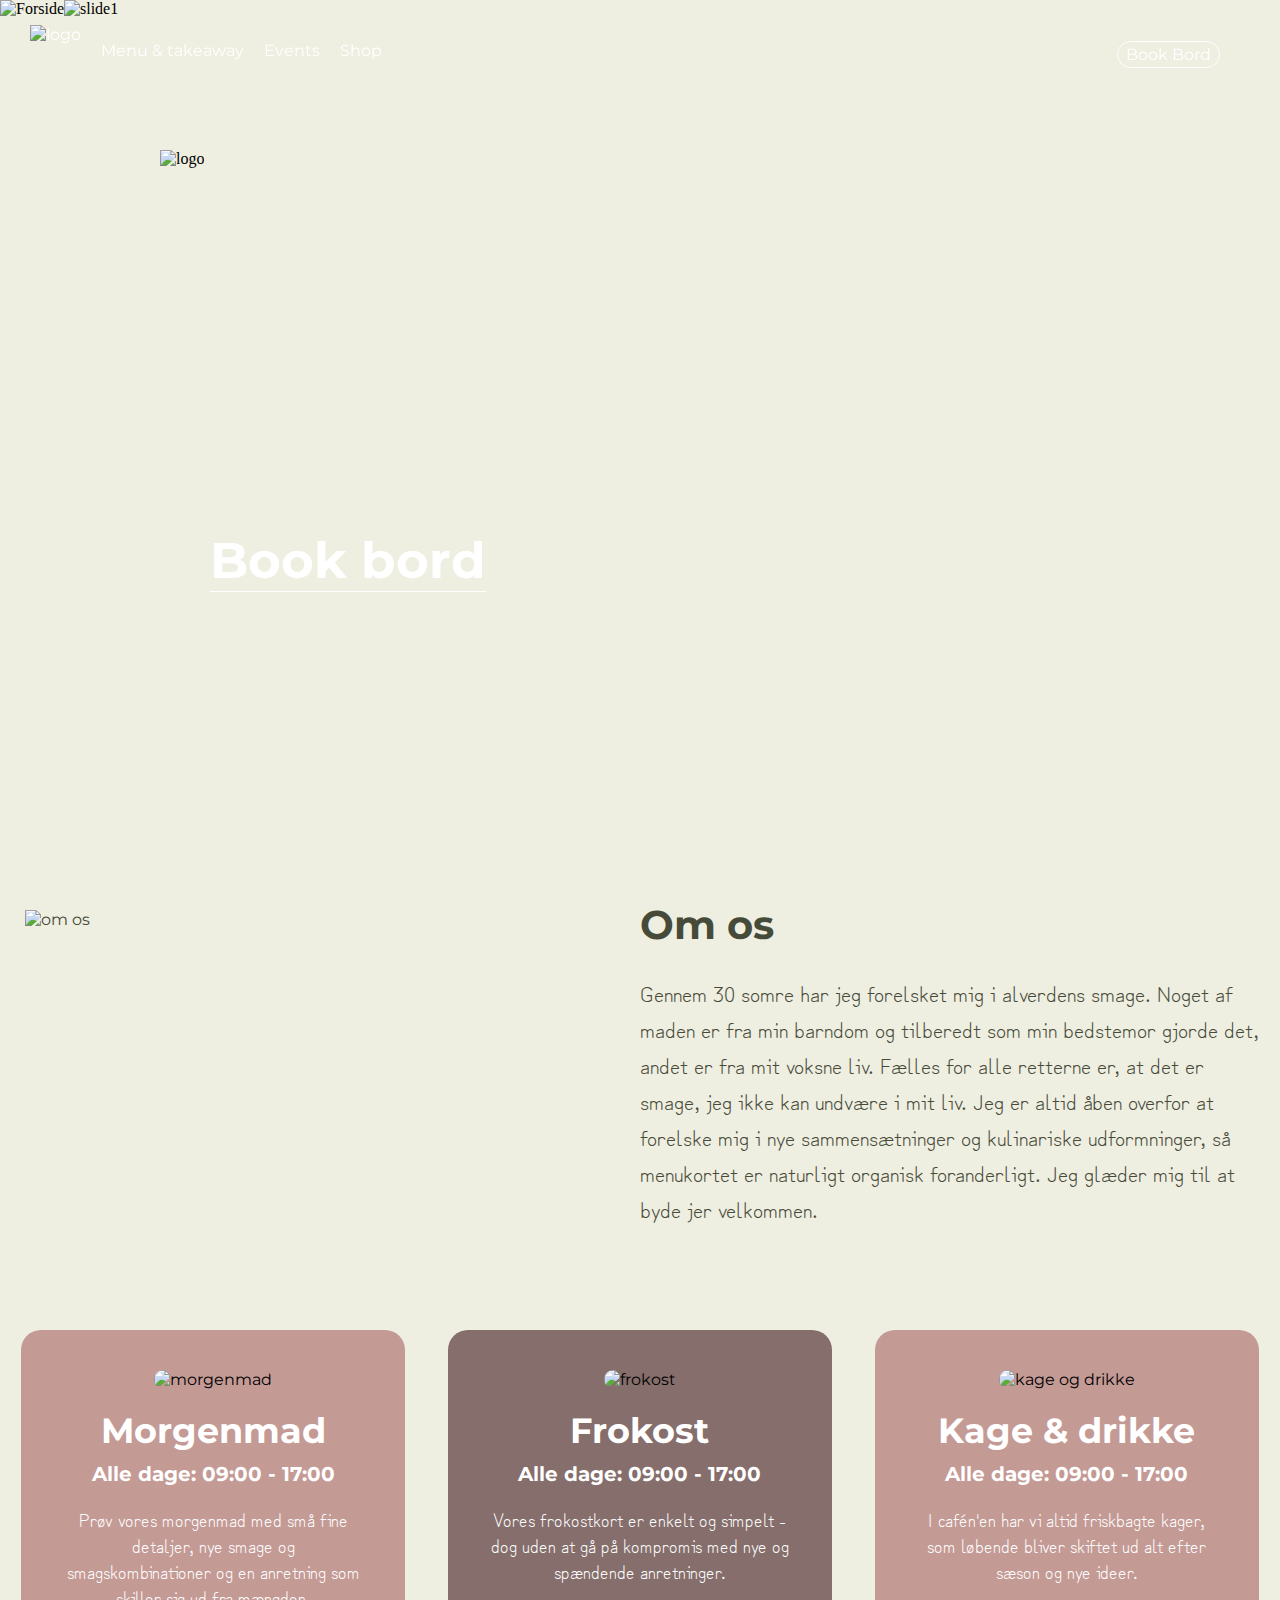
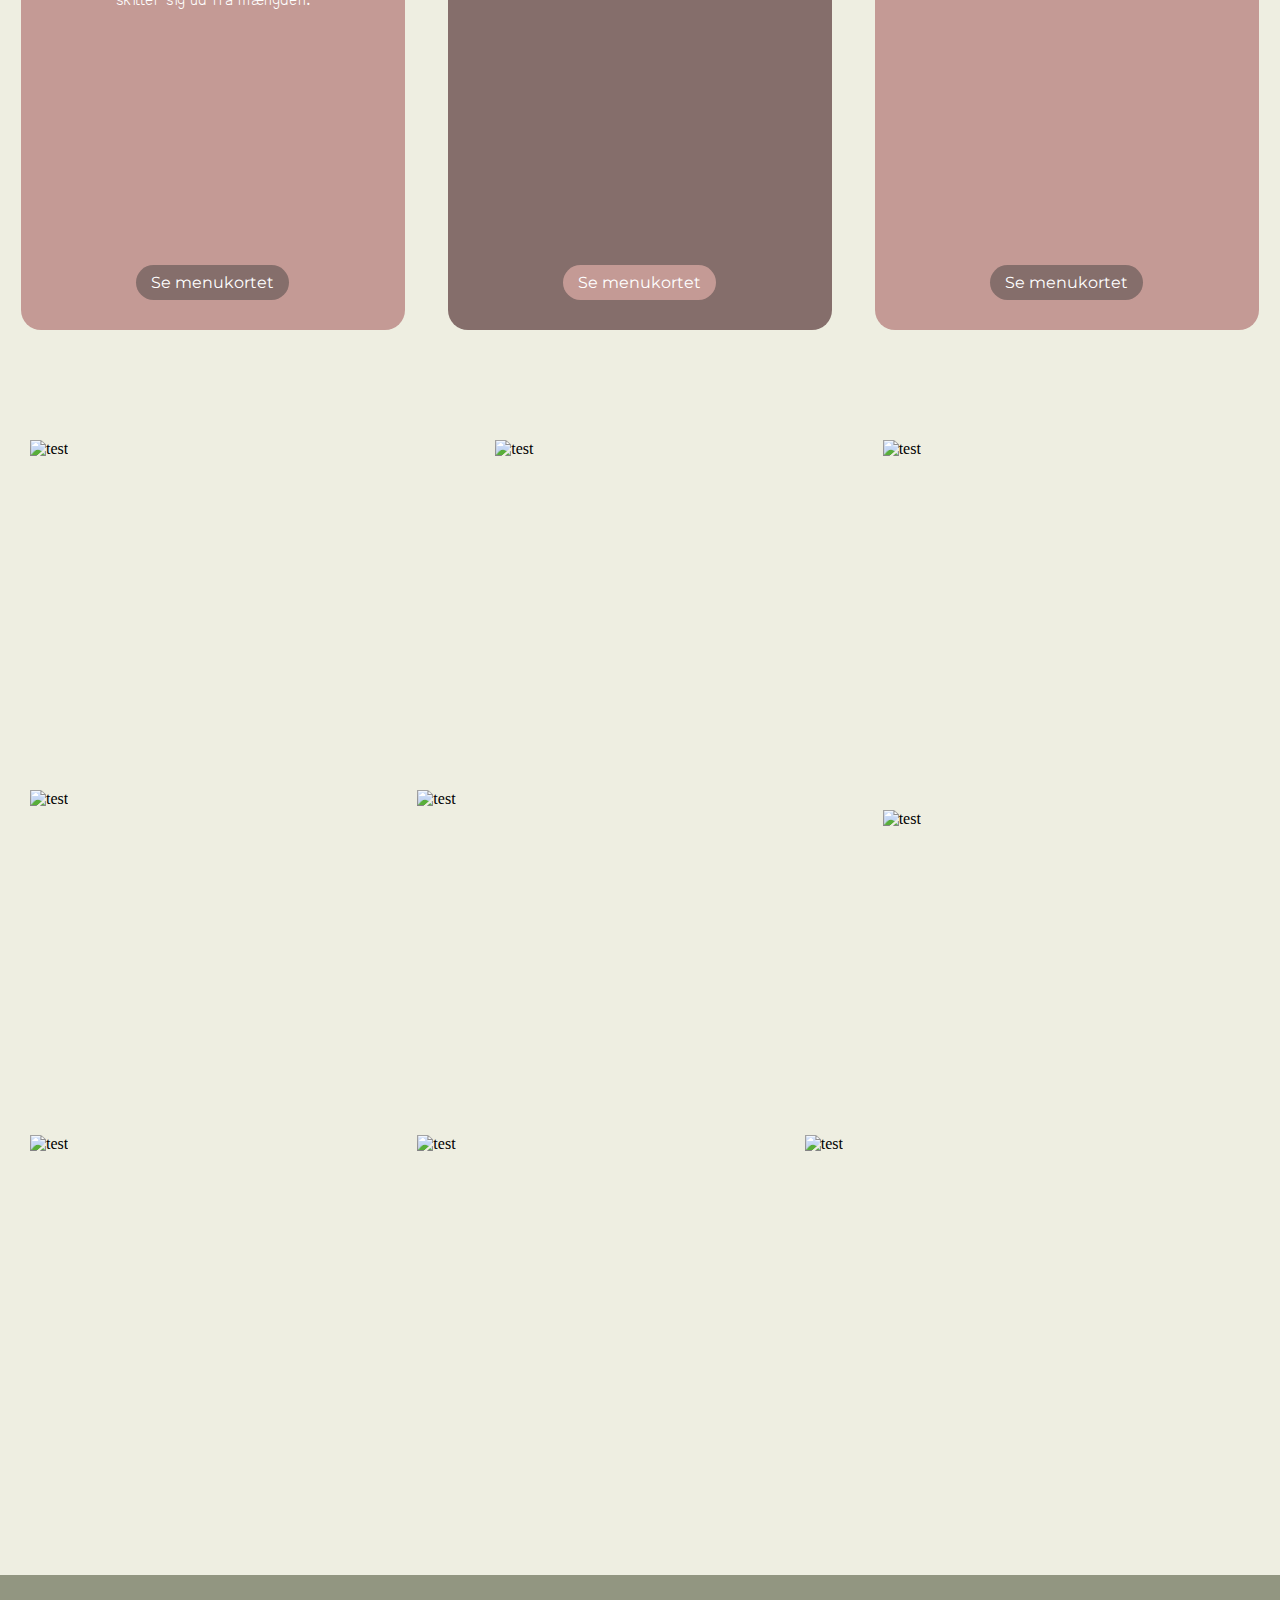
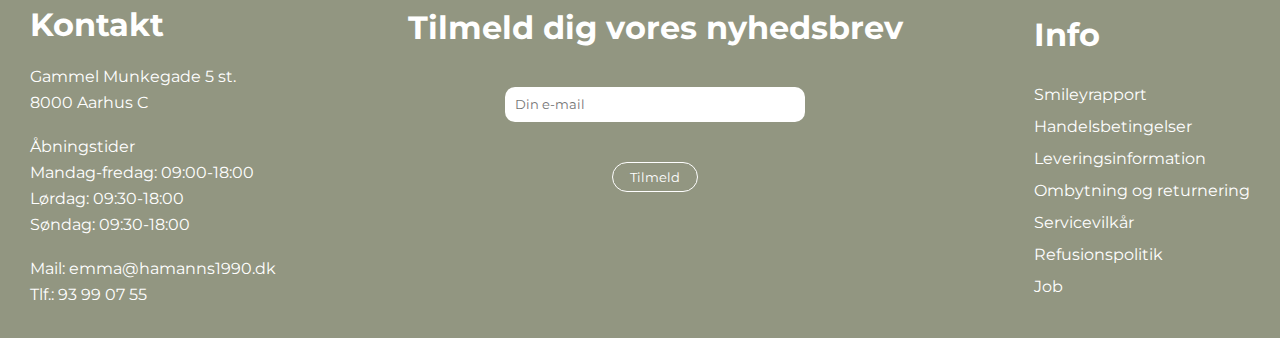
==== commit ac2f0f99: "RETTET - næsten done" ====
--- a/index.html
+++ b/index.html
@@ -16,8 +16,10 @@
     <link rel="preconnect" href="https://fonts.googleapis.com">
     <link rel="preconnect" href="https://fonts.gstatic.com" crossorigin>
     <link href="https://fonts.googleapis.com/css2?family=Zen+Kurenaido&display=swap" rel="stylesheet">
-    
 </head>
+
+
+
 
 <body>
     <header>
@@ -57,7 +59,7 @@
                 <!--Vi laver en skjult checkbox og placerer ovenpå vores burgermenu-->
                 <input type="checkbox" />
                 
-                <!--Vi laver spans som vi programmerer til vores burger-->
+                <!--Vi laver spans som vi laver til vores burger-->
                 <span></span>
                 <span></span>
                 <span></span>
@@ -70,6 +72,15 @@
               </div>  
         </nav>
     </header>
+
+
+
+
+
+
+
+
+
 
     <main>
         <section class="forside-banner" >
@@ -144,6 +155,10 @@
         </div>
         </section>
 
+
+
+
+
         <section class="cardsection">
             <div><img src="images/om.os.jpg" alt="om os"></div>
             <div>
@@ -157,7 +172,10 @@
             </div>
         </section>
   
+  
         
+
+
         <section class="cardscontainer">
             <div>
                 <img src="images/morgenmad.png" alt="morgenmad">
@@ -183,96 +201,105 @@
                 <a href="menu#kage">Se menukortet</a>
             </div>
         </section>
-  
-  
-
-      
-<!-- RÆKKE ET : -->
-        <section class="instagram_et">
-            <div class="insta_et">
-                <img src="images/instagram1.jpg" alt="instagram1">
-            </div>
-  
-            <div class="insta_to">
-                <img src="images/instagram2.jpg" alt="instagram2">
-            </div>
-  
-            <div class="insta_tre">
-                <img src="images/instagram3.jpg" alt="instagram3">
-            </div>
+
+
+
+
+
+        <section class="instagram" >
+            <section class="instagram_et">
+                <div class="insta_et">
+                    <img src="images/instagram1.jpg" alt="test">
+                </div>
+
+                <div class="insta_to">
+                    <img src="images/instagram2.jpg" alt="test">
+                </div>
+
+                <div class="insta_tre">
+                    <img src="images/instagram3.jpg" alt="test">
+                </div>
+            </section>
+
+            <section class="instagram_to">
+                <div class="insta_fire">
+                    <img src="images/instagram4.jpg" alt="test">
+                </div>
+
+                <div class="insta_fem">
+                    <img src="images/instagram5.jpg" alt="test">
+                </div>
+                
+                <div class="insta_seks">
+                    <img src="images/instagram6.jpg" alt="test">
+                </div>
+            </section>
+
+            <section class="instagram_tre">
+                <div class="nyhed_fire">
+                    <img src="images/instagram7.jpg" alt="test">
+                </div>
+
+                <div class="nyhed_fem">
+                    <img src="images/instagram8.jpg" alt="test">
+                </div>
+
+                <div class="nyhed_seks">
+                    <img src="images/instagram9.jpg" alt="test">
+                </div>
+            </section>
         </section>
-  
-<!-- RÆKKE TO: -->
-        <section class="instagram_to">
-            <div class="insta_fire">
-                <img src="images/instagram4.jpg" alt="instagram4">
-            </div>
-  
-            <div class="insta_fem">
-                <img src="images/instagram5.jpg" alt="instagram5">
-            </div>
-              
-            <div class="insta_seks">
-                <img src="images/instagram6.jpg" alt="instagram6">
-            </div>
-        </section>
-  
-<!-- RÆKKE TRE: -->
-        <section class="instagram_tre">
-            <div class="nyhed_fire">
-                <img src="images/instagram7.jpg" alt="instagram7">
-            </div>
-  
-            <div class="nyhed_fem">
-                <img src="images/instagram8.jpg" alt="instagram8">
-            </div>
-  
-            <div class="nyhed_seks">
-                <img src="images/instagram9.jpg" alt="instagram9">
-            </div>
-        </section>
+        
+
+
+
+
+
+
+
+
+
+        <footer>
+            <div class="footer">
+                <div id="column-one" >
+                    <h1>Kontakt</h1>
+                    <p>Gammel Munkegade 5 st.</p>
+                    <p>8000 Aarhus C</p>
+                    <br>
+                    <p>Åbningstider</p>
+                    <p>Mandag-fredag: 09:00-18:00</p>
+                    <p>Lørdag: 09:30-18:00</p>
+                    <p>Søndag: 09:30-18:00</p>
+                    <br>
+                    <p>Mail: emma@hamanns1990.dk</p>
+                    <p>Tlf.: 93 99 07 55</p>
+                </div>
+
+                <div id="column-two">
+                    <h1>Tilmeld dig vores nyhedsbrev</h1>
+                    <form>
+                        <input type="email" placeholder="Din e-mail" required>
+                        <br>
+                        <button type="submit">Tilmeld</button>
+                    </form>
+                    <div class="social-icons">
+                        <i class="fa-brands fa-instagram"></i>
+                        <i class="fa-brands fa-square-facebook"></i>
+                    </div>
+                </div>
+
+                <div id="column-three" >
+                    <h1>Info</h1>
+                    <a class="hover-underline-animation" href="#">Smileyrapport</a>
+                    <a class="hover-underline-animation" href="#">Handelsbetingelser</a>
+                    <a class="hover-underline-animation" href="#">Leveringsinformation</a>
+                    <a class="hover-underline-animation" href="#">Ombytning og returnering</a>
+                    <a class="hover-underline-animation" href="#">Servicevilkår</a>
+                    <a class="hover-underline-animation" href="#">Refusionspolitik</a>
+                    <a class="hover-underline-animation" href="#">Job</a>
+                </div>
+            </div>
+        </footer>
     </main>
-
-
-    <footer>
-        <div class="footer">
-            <div id="column-one" >
-                <h1>Kontakt</h1>
-                <p>Gammel Munkegade 5 st.</p>
-                <p>8000 Aarhus C</p>
-                <br>
-                <p>Åbningstider</p>
-                <p>Mandag-fredag: 09:00-18:00</p>
-                <p>Lørdag: 09:30-18:00</p>
-                <p>Søndag: 09:30-18:00</p>
-                <br>
-                <p>Mail: emma@hamanns1990.dk</p>
-                <p>Tlf.: 93 99 07 55</p>
-            </div>
-
-            <div id="column-two">
-                <h1>Tilmeld dig vores nyhedsbrev</h1>
-                <form>
-                    <input type="email" placeholder="Din e-mail" required>
-                    <br>
-                    <button type="submit">Tilmeld</button>
-                </form>
-                <div class="social-icons">
-                    <i class="fa-brands fa-instagram"></i>
-                    <i class="fa-brands fa-square-facebook"></i>
-                </div>
-            </div>
-
-            <div id="column-three" >
-                <h1>Info</h1>
-                <a class="hover-underline-animation" href="#">Smileyrapport</a>
-                <a class="hover-underline-animation" href="#">Handelsbetingelser</a>
-                <a class="hover-underline-animation" href="#">Leveringsinformation</a>
-                <a class="hover-underline-animation" href="#">Ombytning og returnering</a>
-                <a class="hover-underline-animation" href="#">Servicevilkår</a>
-                <a class="hover-underline-animation" href="#">Refusionspolitik</a>
-                <a class="hover-underline-animation" href="#">Job</a>
-            </div>
-        </div>
-    </footer>
-</body>+</body>
+</html>--- a/stylesheet_index.css
+++ b/stylesheet_index.css
@@ -11,7 +11,7 @@
   width: 100%;
   padding-top: 25px;
   position: fixed;
-  z-index: 3;
+  z-index: 1;
 }
 
 nav img{
@@ -45,6 +45,14 @@
   text-align: end;
   font-size: 40px;
 }
+
+
+
+
+
+
+
+
 
 
 /*----DROPDOWN I NAV----*/
@@ -90,6 +98,13 @@
 
 
 
+
+
+
+
+
+
+
 /*-----BOOK BORD KNAP I NAV----*/
 #book-button{
   border: 1px solid white;
@@ -109,18 +124,137 @@
 
 
 
+
+
+
+/*----BURGER MENU I MOBILE VERSION----*/
+#menuToggle{
+  display: block;
+  position: relative;
+  float: right;
+  z-index: 1;
+}
+
+/*----TEKSTEN INDE I MENUEN----*/
+#menuToggle a{
+  text-decoration: none;
+  color: #464a38;
+  transition: color 0.3s ease;
+}
+
+/*----CHECKBOXEN OVENPÅ BURGERMENUEN----*/
+#menuToggle input{
+  display: block;
+  width: 40px;
+  height: 32px;
+  position: absolute;
+  top: -7px;
+  left: -5px;
+  cursor: pointer;
+  opacity: 0; /*---- Her skjuler vi vores button----*/
+  z-index: 2; /*----og placer den ovenpå vores burger----*/
+}
+
+/*----BURGEREN----*/
+#menuToggle span{
+  display: block;
+  width: 33px;
+  height: 4px;
+
+  margin-right: 40px;
+  margin-bottom: 5px;
+  position: relative;
+  
+  background: #eeeee1;
+  border-radius: 3px;
+  
+  z-index: 1;
+  
+  transform-origin: 4px 0px;
+  
+  transition: 
+    transform 0.5s cubic-bezier(0.77,0.2,0.05,1.0),
+    background 0.5s cubic-bezier(0.77,0.2,0.05,1.0),
+    opacity 0.55s ease;
+}
+
+#menuToggle span:first-child{
+  transform-origin: 0% 0%;
+}
+
+#menuToggle span:nth-last-child(2){
+  transform-origin: 0% 100%;
+}
+
+/*----Vi laver burgeren om til et kryds----*/
+#menuToggle input:checked ~ span{
+  opacity: 1;
+  transform: rotate(45deg) translate(-2px, -1px);
+  background: #464a38;
+}
+
+/*----Vi skjuler stregen i midten----*/
+#menuToggle input:checked ~ span:nth-last-child(3){
+  opacity: 0;
+  transform: rotate(0deg) scale(0.2, 0.2);
+}
+
+/*----Sidste streg skal rotere modsat vej----*/
+#menuToggle input:checked ~ span:nth-last-child(2){
+  transform: rotate(-45deg) translate(0, -1px);
+}
+
+#menu{
+  position: absolute;
+  width: 300px;
+  height: 700px;
+  margin: -100px 0 0 -200px;
+  padding-top: 125px;
+  padding-right: 120px;
+  
+  background: #eeeee1;
+  list-style-type: none;
+ 
+  
+  transform-origin: 0% 0%;
+  transform: translate(100%, 0);
+  transition: transform 0.5s cubic-bezier(0.77,0.2,0.05,1.0);
+}
+
+#menu li{
+  padding: 10px 0;
+  font-size: 20px;
+}
+
+/*----Så den slider ind fra højre----*/
+#menuToggle input:checked ~ ul{
+  transform: none;
+}
+
+
+
+
+
+
+
+
+
+
+
 /*----FORSIDE BANNER----*/
 .forside-banner{
   width: 100%;
   display: flex;
 }
 
+/*----LOGO PÅ FORSIDEN----*/
 #logo{
   position: absolute;
   top: 150px;
   left: 160px;
 }
 
+/*----BOOK BORD KNAP PÅ FORSIDE----*/
 #book-button-forside a{
   position: absolute;
   top: 530px;
@@ -151,36 +285,50 @@
   display: flex; 
 }
 
+
+
+
+
+
+
+
+
+
 /*----BAGGRUNDSFARVE----*/
 main{
   background-color: #eeeee1;
 }
 
-/*---OM OS SEKTIONEN---*/
+
+
+
+
+
+
+
+
+
+/*----OM OS SEKTIONEN----*/
 .cardsection{
   display:flex;
   justify-content:space-around;
-  
   height: 330px;
-  margin-top: 70px;
-  margin-bottom: 70px;
-  
+  margin-top: 100px;
+  margin-bottom: 100px;
 }
 
 .cardsection img{
-  padding-left: 35px;
+  padding-left: 25px;
   padding-top: 10px;
 }
 
 .cardsection div{
-width:100%;
-font-family: 'Montserrat', sans-serif;
-color: #464a38;
-
-}
-
-
-
+  width:100%;
+  font-family: 'Montserrat', sans-serif;
+  color: #464a38;
+}
+
+/*----TEKST UNDER OM OS----*/
 .cardsection h1{
   font-size: 40px;
 }
@@ -190,10 +338,16 @@
   padding-top: 25px;
   padding-right: 20px;
   font-size: 22px;
-  line-height: 30px;
+  line-height: 36px;
   font-family: 'Zen Kurenaido', sans-serif;
-
-}
+}
+
+
+
+
+
+
+
 
 
 
@@ -203,16 +357,16 @@
   justify-content:space-around;
   width:100%;
   height: 600px;
+  margin-bottom: 100px;
+}
+
+.cardscontainer div{
+  width:30%;
   position: relative;
-}
-
-.cardscontainer div{
-width:30%;
-position: relative;
-border-radius:20px;
-font-family: 'Montserrat', sans-serif;
-text-align:center;
-background-color: #c49a95;
+  border-radius:20px;
+  font-family: 'Montserrat', sans-serif;
+  text-align:center;
+  background-color: #c49a95;
 }
 
 /*----BILLEDE I MENUKORT----*/
@@ -241,6 +395,7 @@
   font-size: 18px;
 }
 
+/*----"Se menukort" KNAP----*/
 .cardscontainer a{
   color: white;
   background-color: #856e6b;
@@ -262,113 +417,64 @@
 
 .cardscontainer a:hover{
   transform: scale(1.2);
-  
-}
-
-
-
-
-
-
-
- /* KORT NYHEDER RÆKKE 1 */
- .card_nyheder_et, .card_nyheder_to{
-  display: flex;
-  justify-content: space-around;
-  gap: 10px;
-  margin: 15px;
-  font-family: 'Roboto Slab', serif;}
-
-.card_nyheder_et > div, .card_nyheder_to > div{
-  width: 33%;
-  height: 400px;
-  background-color: rgb(139, 139, 139);
-  border-radius: 10px;
-  font-family: 'Roboto Slab', serif;
-  text-transform:uppercase;
-  position: relative;}
-
-.card_nyheder_et > div p, .card_nyheder_to > div p{
-  position:absolute;
-  bottom:40px;
-  margin-left: 10px;
-  font-family: 'Roboto Slab', serif;
-  text-transform:uppercase;}
-
-.card_nyheder_et > div h1, .card_nyheder_to > div h1{
-  margin-left: 10px;
-  font-family: 'Roboto Slab', serif;
-  text-transform:uppercase;}
-
-.card_nyheder_et > div h3, .card_nyheder_to > div h3{
-  margin-left: 10px;
-  font-family: 'Roboto Slab', serif;
-  text-transform:uppercase;}
-
-.card_nyheder_et > div:first-child{
-  width: 60%;}
-
-
-  
-
-/* INSTAGRAM */
+}
+
+
+
+
+
+
+
+
+
+
+/*----INSTAGRAM BILLEDEGALLERI----*/
+.instagram{
+  margin: 0px 20px 100px 20px;
+}
+
 .instagram_et, .instagram_to, .instagram_tre{
   display: flex;
   justify-content: space-around;
-  width: 100%;
   overflow: hidden;
-  
-  }
-
-.instagram_et > div, .instagram_to > div, .instagram_tre > div{
-   width: 33%;
-   height: 330px;
-   background-color: #eeeee1;
-   position: relative;
-   margin: 10px;
-  }
-
-/* INSTAGRAM RÆKKE 1 */
+}
+
+.instagram div{
+  width: 33%;
+  height: 330px;
+  margin: 10px;
+  background-color: #eeeee1;
+  position: relative;
+} 
+
+/*----INSTAGRAM BILLEDERÆKKE 1----*/
 .instagram_et > div:first-child{
-   width: 40%;}
-
-.instagram_et{margin-top: 20px;}
-
-
-
-
-/* INSTAGRAM RÆKKE 2 */
- .instagram_to > div{
-    width: 33%;
-    background-color: #eeeee1;
-    position: relative;}
-
- .instagram_to > div:nth-child(2){
-    width: 40%;}
-
-   .instagram_to > div:last-child{
-      margin-top: 40px;}
-
-
-/* INSTAGRAM RÆKKE 3 */
+  width: 40%;
+}
+
+/*----INSTAGRAM BILLEDERÆKKE 2----*/
+.instagram_to > div{
+  width: 33%;
+  background-color: #eeeee1;
+  position: relative;
+}
+
+.instagram_to > div:nth-child(2){
+  width: 40%;
+}
+
+.instagram_to > div:last-child{
+  margin-top: 30px;
+}
+
+/*----INSTAGRAM BILLEDERÆKKE 3----*/
 .instagram_tre{
-  margin-top: -30px;
-}
-
-.instagram_tre > div{
-  margin-bottom: 100px;
-}
-
- .instagram_tre > div:last-child{
-    width: 40%;}
-
-
-
-
-
-
-
-
+  margin-top: -25px;
+}
+
+.instagram_tre > div:last-child{
+  width: 40%;
+}
 
 
 
@@ -380,6 +486,8 @@
 
 
 /*----FOOTER----*/
+/*--Vi har givet vores footer en klasse selvom dette ikke er nødvendigt da vi bare kunne bruge child select.
+Men af en eller anden årsag opførte footeren sig underligt når vi gjorde dette. Derfor gav vi den en klasse--*/
 .footer{
   width: 100%;
   display: flex;
@@ -391,12 +499,6 @@
   bottom: 0;
 }
 
-
-#column-two{
-  text-align: center;
-}
-
-
 /*----FOOTER TEXT----*/
 .footer p{
   line-height: 26px;
@@ -417,6 +519,11 @@
 }
 
 /*----NYHEDSBREV----*/
+/*----Vi får kolonnen i midten til at centrere teksten----*/
+#column-two{
+  text-align: center;
+}
+
 form input{
   width: 300px;
   height: 35px;
@@ -449,7 +556,7 @@
   transform: scale(1.1);
 }
 
-  /*----SOCIALE MEDIER IKONER----*/
+/*----SOCIALE MEDIER IKONER----*/
 .social-icons{
   padding-top: 80px;
 }
@@ -474,125 +581,6 @@
 
 
 
-/*----BURGER MENU I MOBILE VERSION----*/
-#menuToggle{
-  display: block;
-  position: relative;
-  float: right;
-  z-index: 1;
-}
-
-#menuToggle a{
-  text-decoration: none;
-  color: #232323;
-  transition: color 0.3s ease;
-}
-
-#menuToggle input{
-  display: block;
-  width: 40px;
-  height: 32px;
-  position: absolute;
-  top: -7px;
-  left: -5px;
-  
-  cursor: pointer;
-  
-  opacity: 0; /*skjul vores button*/
-  z-index: 2; /*og placer den ovenpå vores burger*/
-}
-
-/*----Burger menu----*/
-#menuToggle span{
-  display: block;
-  width: 33px;
-  height: 4px;
-
-  margin-right: 40px;
-  margin-bottom: 5px;
-  position: relative;
-  
-  background: #eeeee1;
-  border-radius: 3px;
-  
-  z-index: 1;
-  
-  transform-origin: 4px 0px;
-  
-  transition: transform 0.5s cubic-bezier(0.77,0.2,0.05,1.0),
-              background 0.5s cubic-bezier(0.77,0.2,0.05,1.0),
-              opacity 0.55s ease;
-}
-
-#menuToggle span:first-child{
-  transform-origin: 0% 0%;
-}
-
-#menuToggle span:nth-last-child(2){
-  transform-origin: 0% 100%;
-}
-
-/*----Vi laver burgeren om til et kryds----*/
-#menuToggle input:checked ~ span{
-  opacity: 1;
-  transform: rotate(45deg) translate(-2px, -1px);
-  background: #464a38;
-}
-
-/*----Vi skjuler stregen i midten----*/
-#menuToggle input:checked ~ span:nth-last-child(3){
-  opacity: 0;
-  transform: rotate(0deg) scale(0.2, 0.2);
-}
-
-/*----Sidste streg skal rotere modsat vej----*/
-#menuToggle input:checked ~ span:nth-last-child(2){
-  transform: rotate(-45deg) translate(0, -1px);
-}
-
-#menu
-{
-  position: absolute;
-  width: 300px;
-  height: 700px;
-  margin: -100px 0 0 -200px;
-  padding-top: 125px;
-  padding-right: 120px;
-  
-  background: #eeeee1;
-  list-style-type: none;
- 
-  
-  transform-origin: 0% 0%;
-  transform: translate(100%, 0);
-  transition: transform 0.5s cubic-bezier(0.77,0.2,0.05,1.0);
-}
-
-#menu li{
-  padding: 10px 0;
-  font-size: 20px;
-}
-
-/*----Så den slider ind fra højre----*/
-#menuToggle input:checked ~ ul
-{
-  transform: none;
-}
-
-
-
-
-
-
-
-
-
-
-
-
-
-
-
 
 /*----ANIMATIONER & TRANSITIONS----*/
 /*----NAV ANIMATION----*/
@@ -600,7 +588,7 @@
 	animation: puff-in-center 2s cubic-bezier(0.470, 0.000, 0.745, 0.715) both;
 }
 
- @keyframes puff-in-center {
+@keyframes puff-in-center {
   0% {
     transform: scale(1);
     filter: blur(4px);
@@ -678,7 +666,7 @@
   transform-origin: bottom left;
 }
 
-/*----BOOK BORD----*/
+/*----BOOK BORD ANIMATION----*/
  @keyframes tracking-in-expand {
   0% {
     letter-spacing: -0.7em;
@@ -691,19 +679,6 @@
     opacity: 1;
   }
 }
-
-
-
-
-
-
-
-
-
-
-
-
-
 
 
 
@@ -724,9 +699,13 @@
   #menu{
     display: none;
   }
-
-
-}
+}
+
+
+
+
+
+
 
 
 
@@ -750,8 +729,6 @@
   height: 700px;
 }
 
-
-
 .slideshow_sectionINDEX{
   width: 100%;
   height: 600px;
@@ -770,7 +747,6 @@
 .footer :nth-child(2){order: 1;}
 .footer :nth-child(3){order: 3;}
 
-
 #column-two{
   margin-bottom: 40px;
   text-align: center;
@@ -797,15 +773,5 @@
 .cardscontainer{
   flex-direction: column;
   align-items: center;
- 
-
-}
-
-
-
-}
-
-
-
-
-
+}
+}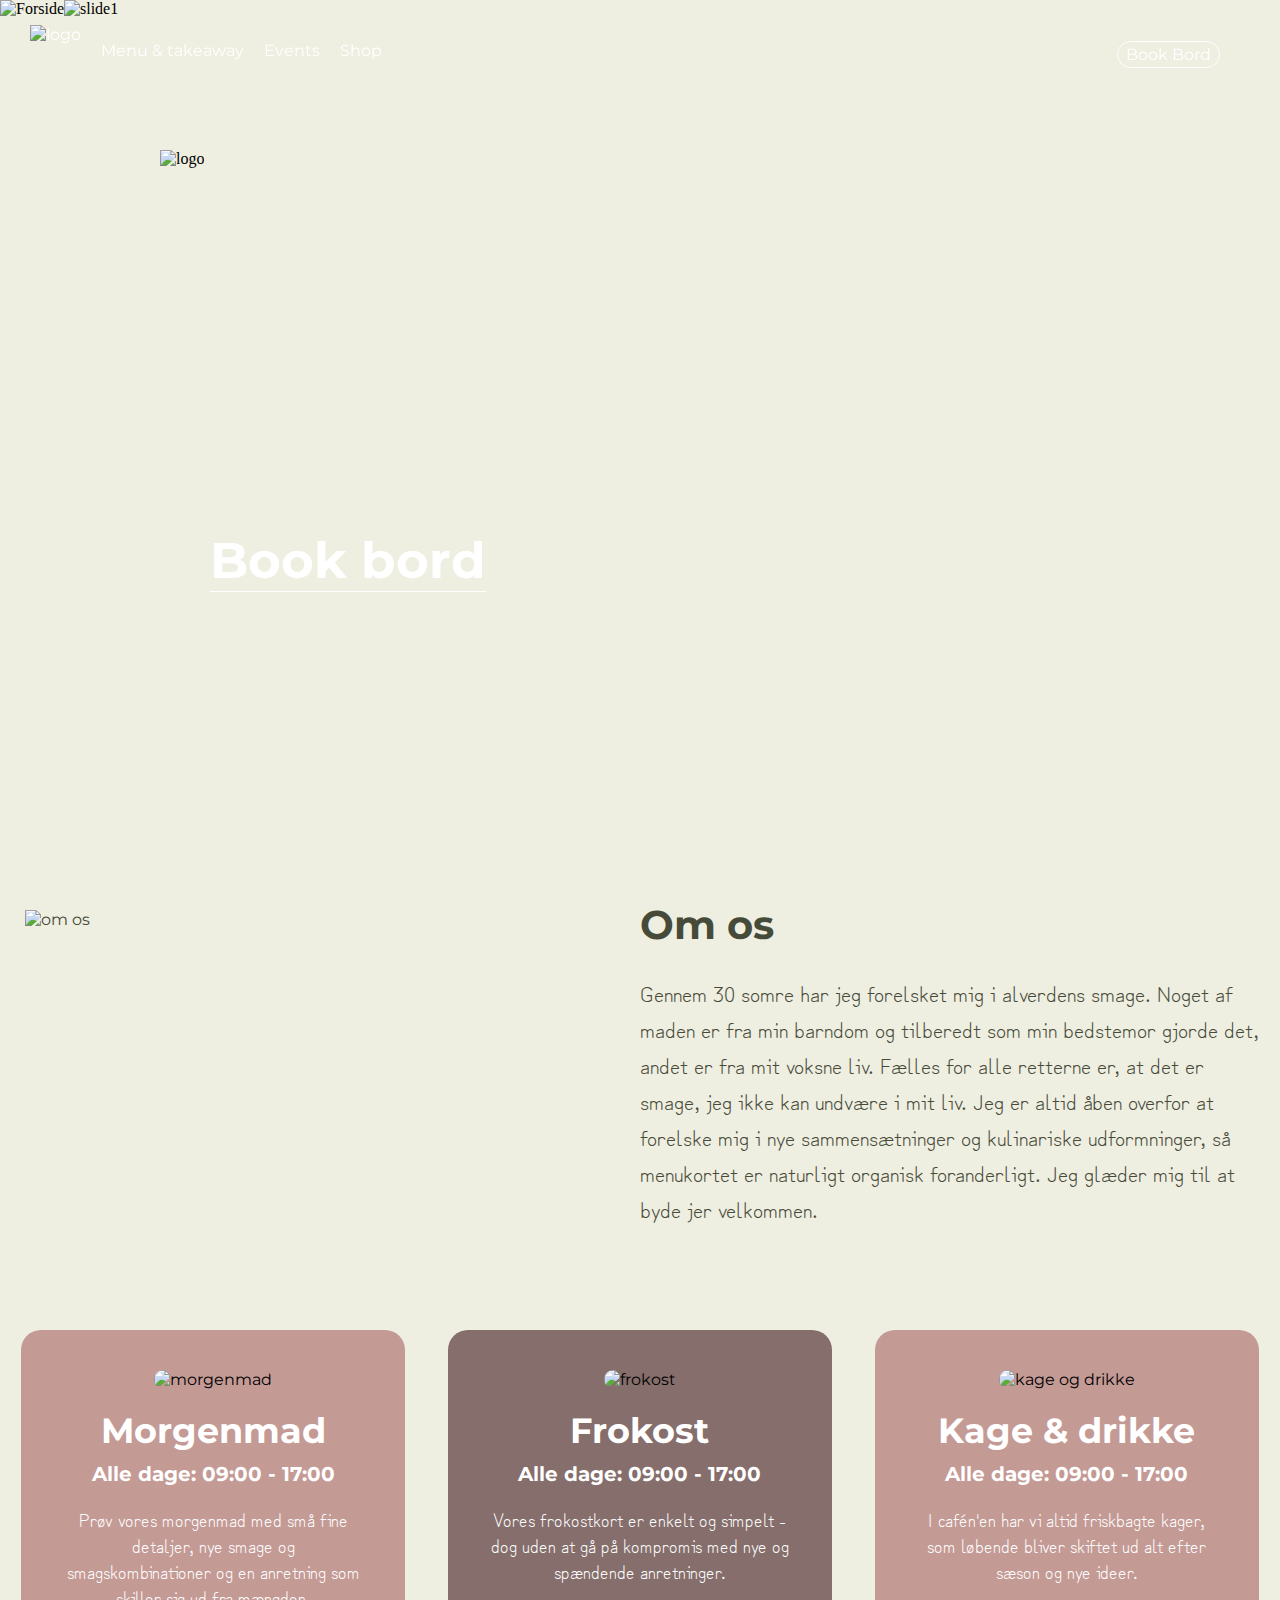
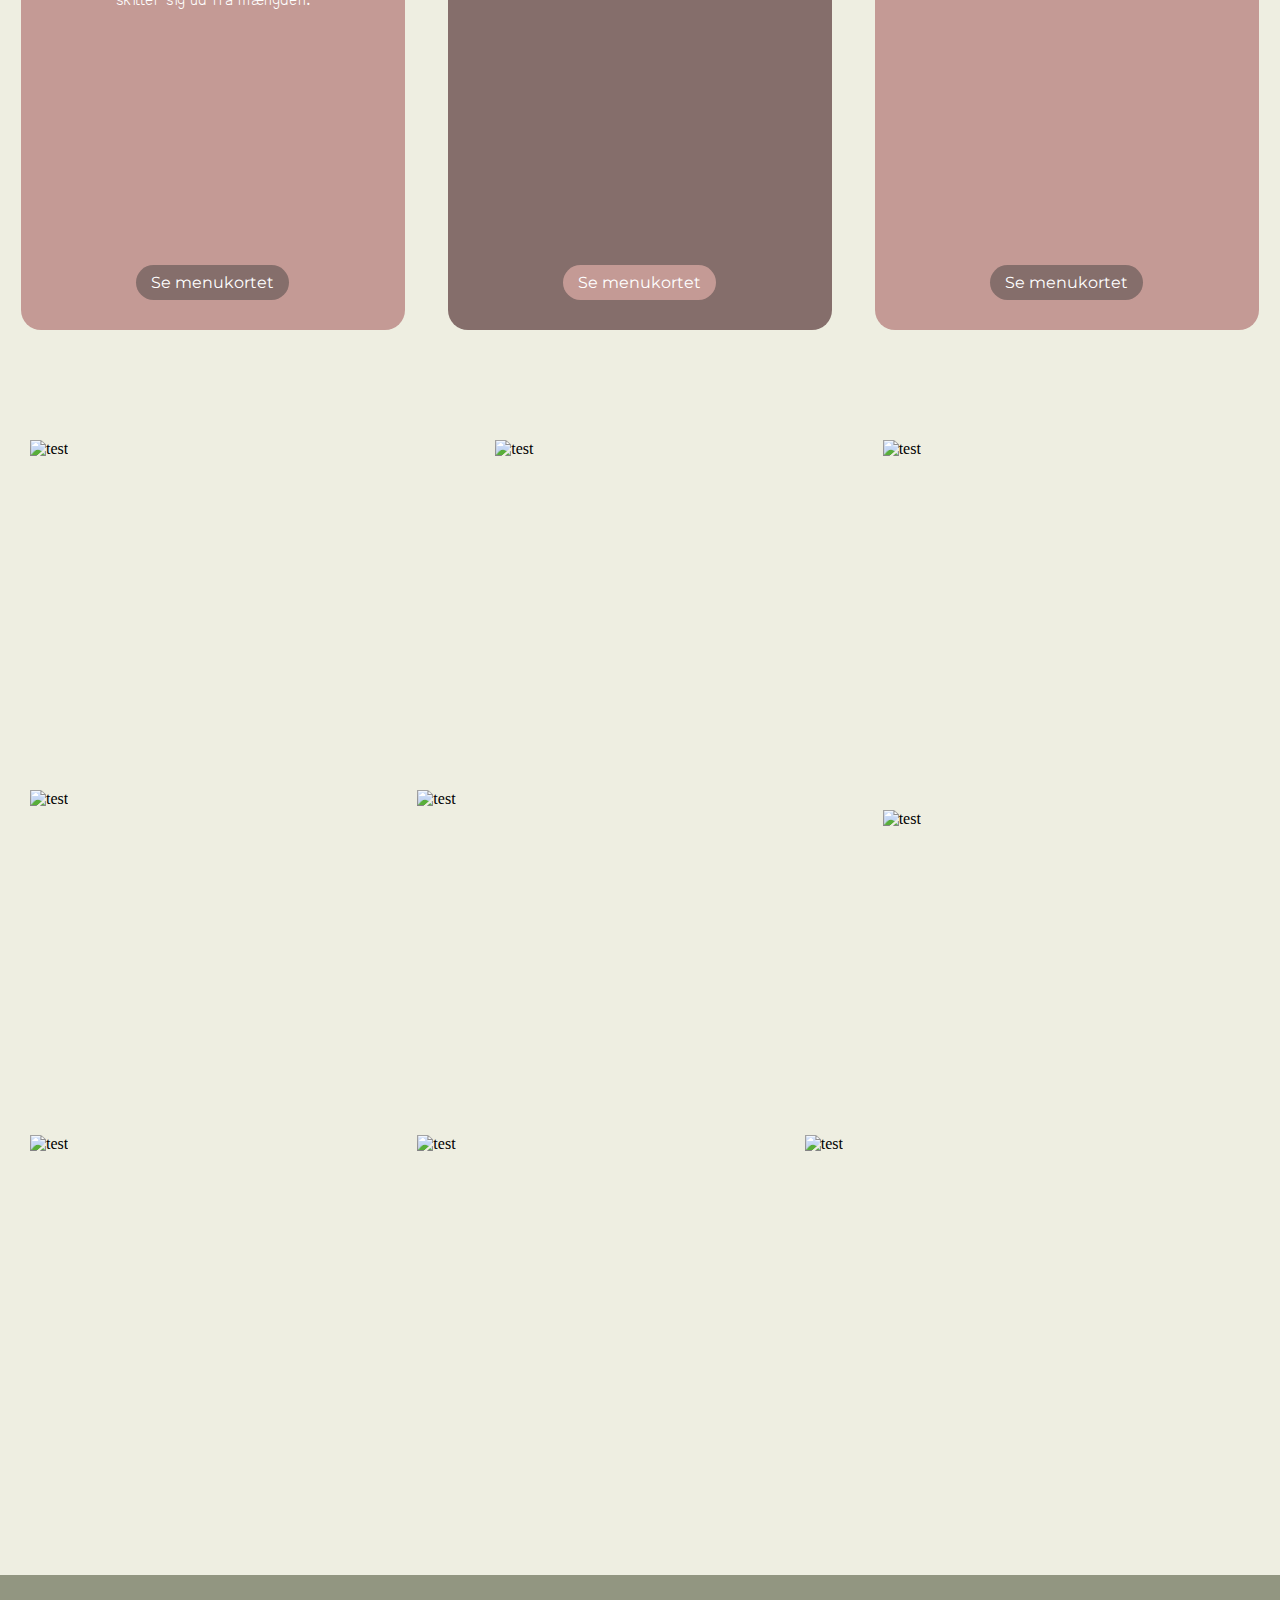
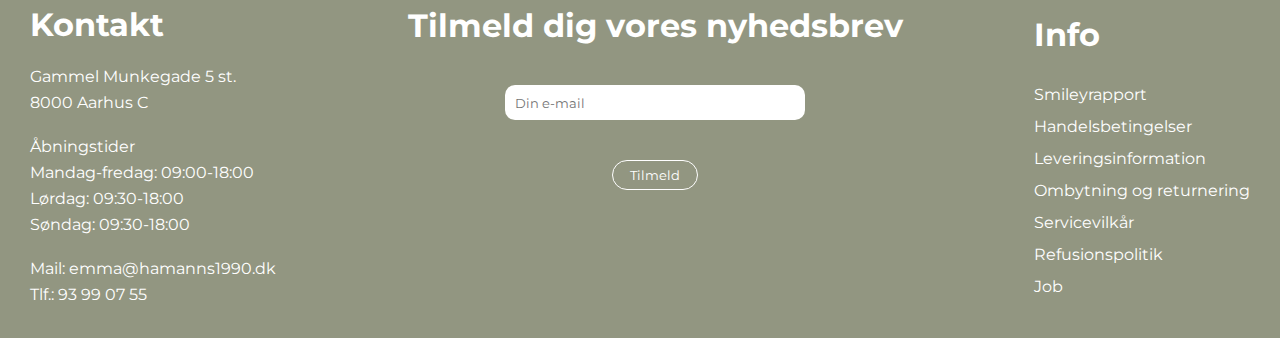
==== commit cde2237c: "så er vi også ved at være der hva" ====
--- a/index.html
+++ b/index.html
@@ -110,7 +110,7 @@
                 </div>
                 
                 <div class="mySlides w3-container w3-xlarge w3-white w3-card-4">
-                    <img src="images/slide3.jpg" alt="slide3">
+                    <img src="images/slide9.jpg" alt="slide3">
                 </div>
                 
                 <div class="mySlides w3-container w3-xlarge w3-white w3-card-4">
@@ -254,6 +254,9 @@
 
 
 
+        <section class="instagram_app">
+            <img src="images/insta_app.png" alt="instagram app version">
+        </section>
 
 
 
@@ -283,8 +286,8 @@
                         <button type="submit">Tilmeld</button>
                     </form>
                     <div class="social-icons">
-                        <i class="fa-brands fa-instagram"></i>
-                        <i class="fa-brands fa-square-facebook"></i>
+                        <a href="https://www.instagram.com/emmaemma.dk/?next=%2Femma.emma.80%2F" target="_blank"><i class="fa-brands fa-instagram"></i></a>
+                        <a href="https://www.facebook.com/hamannsemma1990/" target="_blank"><i class="fa-brands fa-square-facebook"></i></a>
                     </div>
                 </div>
 
--- a/stylesheet_index.css
+++ b/stylesheet_index.css
@@ -245,6 +245,7 @@
 .forside-banner{
   width: 100%;
   display: flex;
+  
 }
 
 /*----LOGO PÅ FORSIDEN----*/
@@ -254,24 +255,7 @@
   left: 160px;
 }
 
-/*----BOOK BORD KNAP PÅ FORSIDE----*/
-#book-button-forside a{
-  position: absolute;
-  top: 530px;
-  left: 210px;
-
-  color: white;
-  font-family: 'Montserrat', sans-serif;
-  font-size: 25px;
-  border-bottom: 1px white solid;
-  
-  transition: all .2s ease-in-out;
-  animation: tracking-in-expand 2s cubic-bezier(0.215, 0.610, 0.355, 1.000) both;
-}
-
-#book-button-forside :hover{
-  transform: scale(1.1);
-}
+
 
 /*----SLIDESHOW I FORSIDEBANNER----*/
 .slideshow_sectionINDEX{
@@ -284,6 +268,31 @@
 .slideshow_sectionINDEX img{
   display: flex; 
 }
+
+
+
+
+
+/*----BOOK BORD KNAP PÅ FORSIDE----*/
+#book-button-forside a{
+  position: absolute;
+  top: 530px;
+  left: 210px;
+
+  color: white;
+  font-family: 'Montserrat', sans-serif;
+  font-size: 25px;
+  border-bottom: 1px white solid;
+  
+  transition: all .2s ease-in-out;
+  animation: tracking-in-expand 2s cubic-bezier(0.215, 0.610, 0.355, 1.000) both;
+}
+
+#book-button-forside :hover{
+  transform: scale(1.1);
+}
+
+
 
 
 
@@ -396,6 +405,10 @@
 }
 
 /*----"Se menukort" KNAP----*/
+/*----Vi har haft en del problemer med denne knap. Vores transition og scale ville nemlig kun fungere hvis vi havde position: absolute.
+Men når vi har position: absolute har det ikke være muligt for os at centrere knappen når vi gjorde den responsiv.
+På shop.html kan knappen ses uden transform og position: absolut, hvorved det er er responsivt.
+Har du mon et bud på hvorfor dette kan være?----*/
 .cardscontainer a{
   color: white;
   background-color: #856e6b;
@@ -559,13 +572,15 @@
 /*----SOCIALE MEDIER IKONER----*/
 .social-icons{
   padding-top: 80px;
+  display: flex;
+  justify-content: center;
 }
   
 .social-icons i{
   font-size: 30px;
   cursor: pointer;
-  padding-left: 10px;
-  padding-right: 10px;
+  padding-left: 15px;
+  padding-right: 15px;
   transition: all .2s ease-in-out;
 }
 
@@ -603,6 +618,10 @@
 
 
 /*----DROPDOWN ANIMATION----*/
+.tracking-in-expand{
+animation: tracking-in-expand 0.7s cubic-bezier(0.215, 0.610, 0.355, 1.000) both;
+}
+
  @keyframes tracking-in-expand {
   0% {
     letter-spacing: -0.5em;
@@ -691,17 +710,19 @@
 
 /*----RESPONSIVE----*/
 /*----LAPTOP----*/
-@media screen and (min-width: 768px){
+@media screen and (min-width: 1090px){
   #menuToggle span{
     display: none !important; 
   }
   
   #menu{
-    display: none;
-  }
-}
-
-
+    display: none !important;
+  }
+
+  .instagram_app{
+    display: none !important;
+  }
+}
 
 
 
@@ -711,18 +732,31 @@
 
 
 /*----MOBIL----*/
-@media screen and (max-width:768px){
-  header{
-    justify-content:space-between ;
-}
+@media screen and (max-width:1090px){
+  
+
+/*----HEADER----*/
+header{
+  justify-content:space-between ;}
 
 .navbar-left, .navbar-right{
-  display: none;
-}
+  display: none;}
+
+#book-button-forside a{
+  text-align: center;}
+  
+
+
+
+
+
+
 
 .forside-banner{
   flex-direction: column;
 }
+
+
 
 #forside-baggrund img{
   width: 100%;
@@ -731,14 +765,101 @@
 
 .slideshow_sectionINDEX{
   width: 100%;
+  height: 900px;
+  margin-top: -4px;
+  background-color: #929681;
+  justify-content: center;
+}
+
+.slideshow_sectionINDEX img{
+  width: 100%;
+}
+
+/*----OM OS SECTION----*/
+.cardsection img{
+
+  align-items: center;
+  margin-left: 5%;
+  margin-right: 5%;
+  width: 80%;
+  }
+  
+.cardsection{
+  flex-direction: column;
+  margin-top: 50px;
+  height: auto;
+  margin-bottom: 10%;
+
+}
+  
+.cardsection p{
+  
+  text-align: center;
+  width: auto;
+  margin-left: 7%;
+  margin-right: 7%;
+  
+}
+  
+.cardsection h1{
+  text-align: center;
+}
+  
+.cardscontainer{
+  flex-direction: column;
+  align-items: center;
+}
+
+
+/*----MENU KORT----*/
+
+.cardsection h1{
+  text-align: center;
+}
+  
+.cardscontainer{
+  flex-direction: column;
+  align-items: center;
+  height: fit-content;
+
+}
+
+.cardscontainer div{
+  width: auto;
   height: 600px;
-  margin-top: -4px;
-}
-
-.slideshow_sectionINDEX img{
-  width: 120%;
-}
-
+  margin-left: 10%;
+  margin-right: 10%;
+  margin-bottom: 5%;
+}
+
+.cardscontainer div a{
+  margin-left: 8%;
+
+
+}
+
+
+
+
+
+/*----INSTAGRAM----*/
+
+.instagram_et{display: none;}
+.instagram_to{display: none;}
+.instagram_tre{display: none;}
+
+.instagram_app{
+  
+  width: auto;
+  height: auto;
+  justify-content: space-around;
+  align-items: center;
+}
+
+
+
+
+/*----FOOTER----*/
 .footer{
   flex-direction: column;
 }
@@ -760,18 +881,4 @@
 #column-three{
   text-align: center;
 }
-
-.cardsection{
-  flex-direction: column;
-  margin-top: 250px;
-}
-
-.cardsection p{
-  margin-bottom: 170px;
-}
-
-.cardscontainer{
-  flex-direction: column;
-  align-items: center;
-}
 }